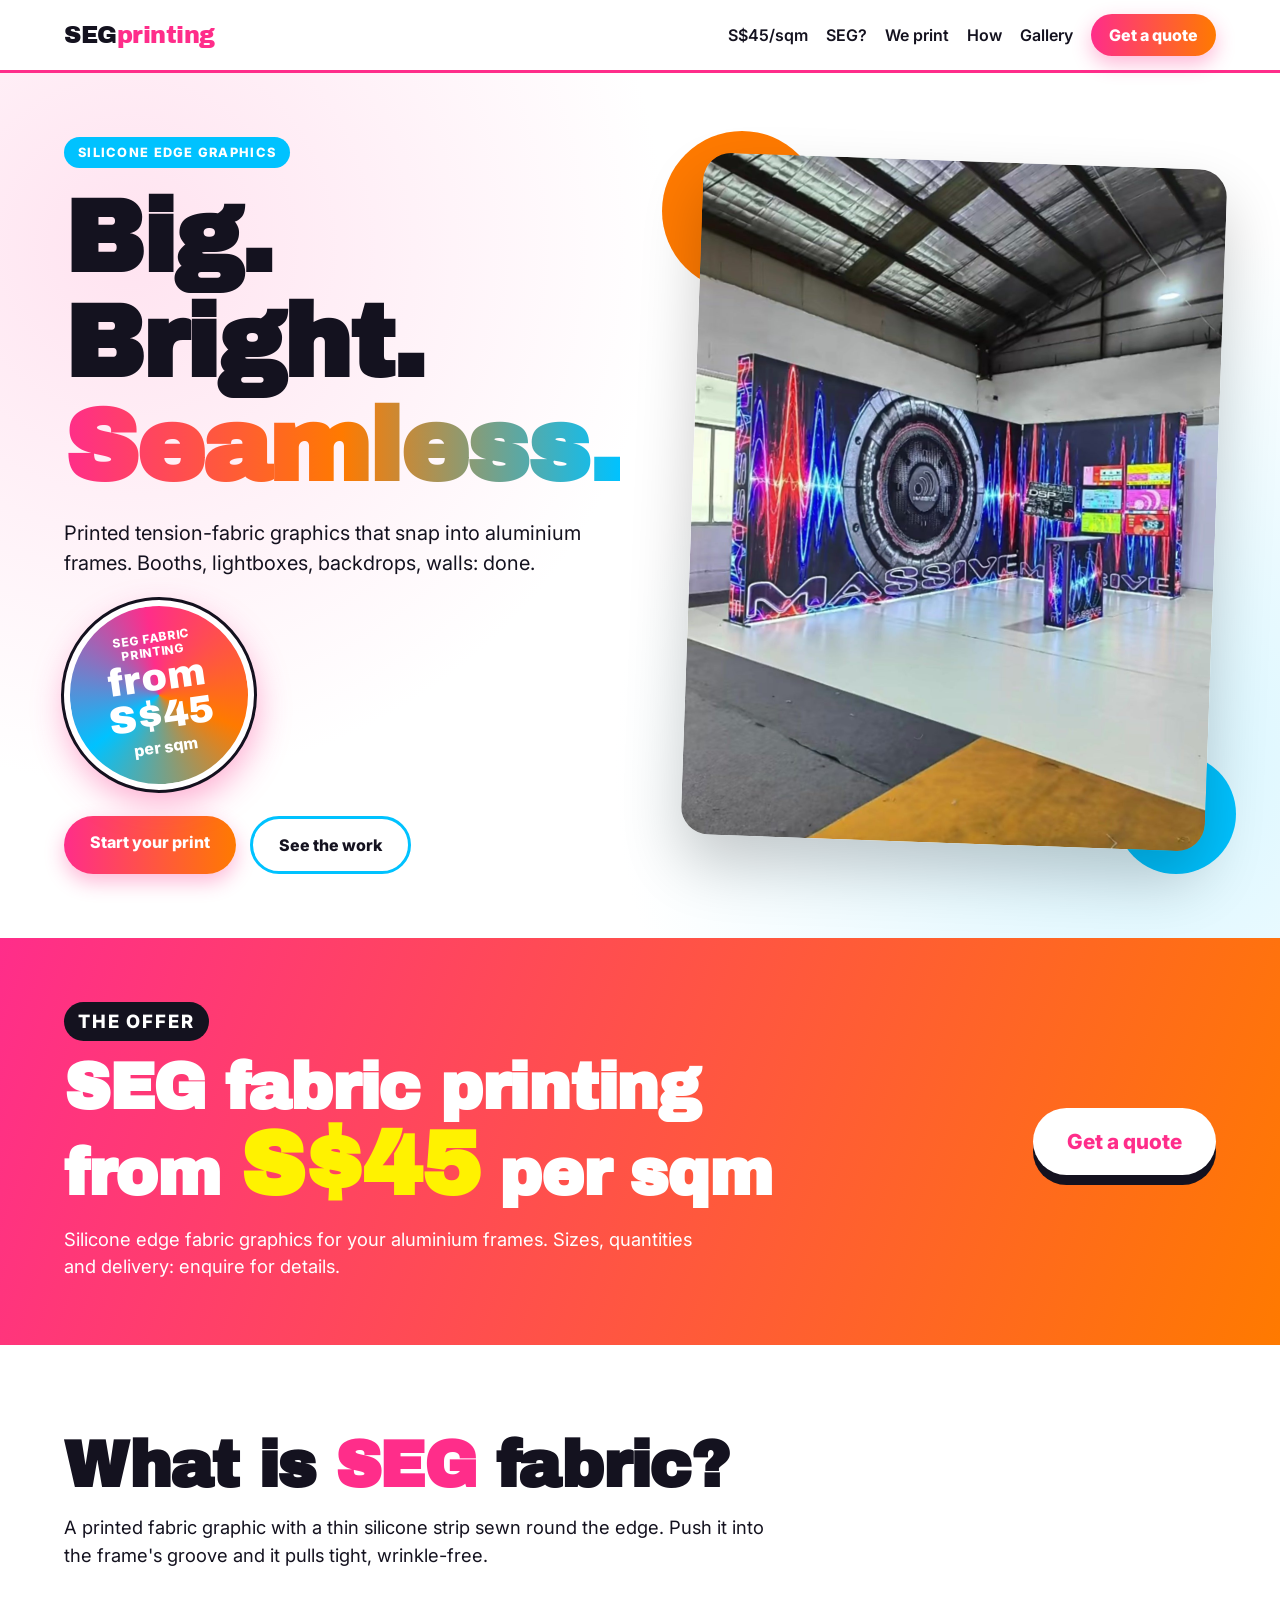
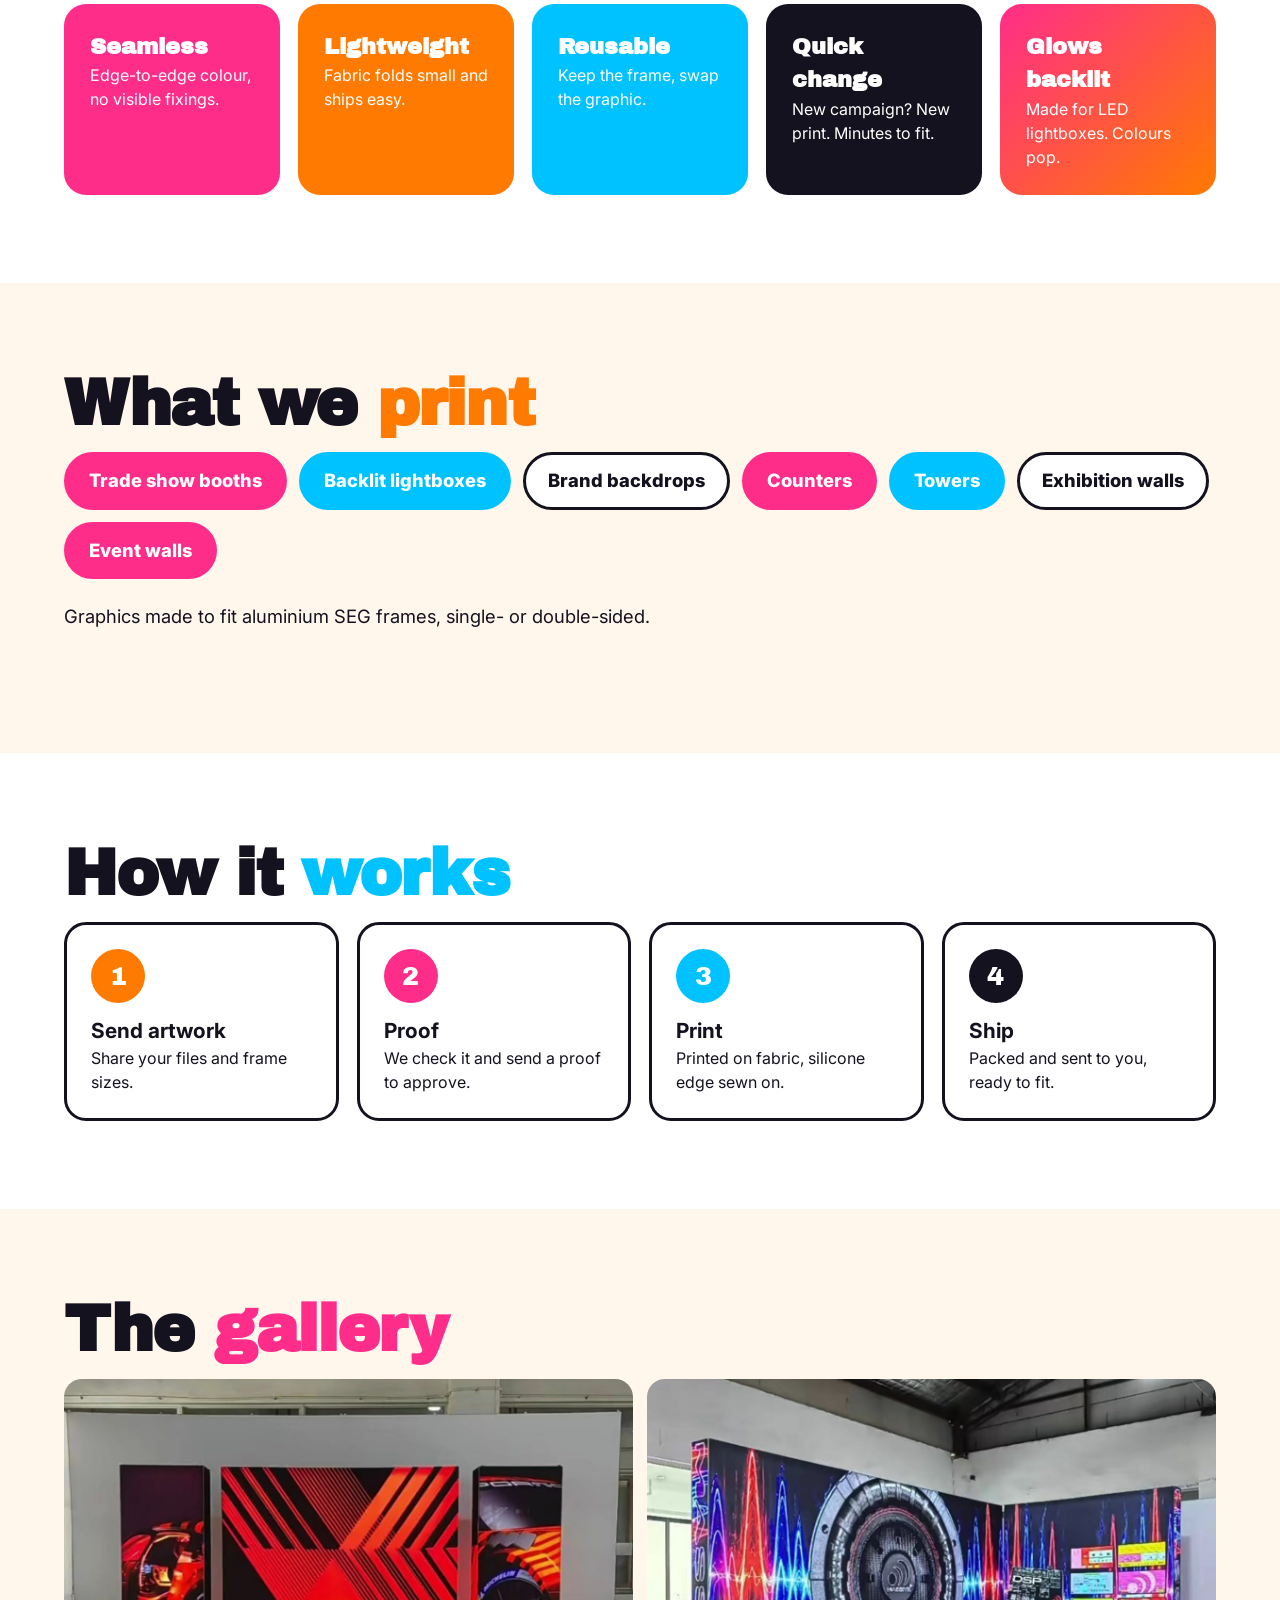
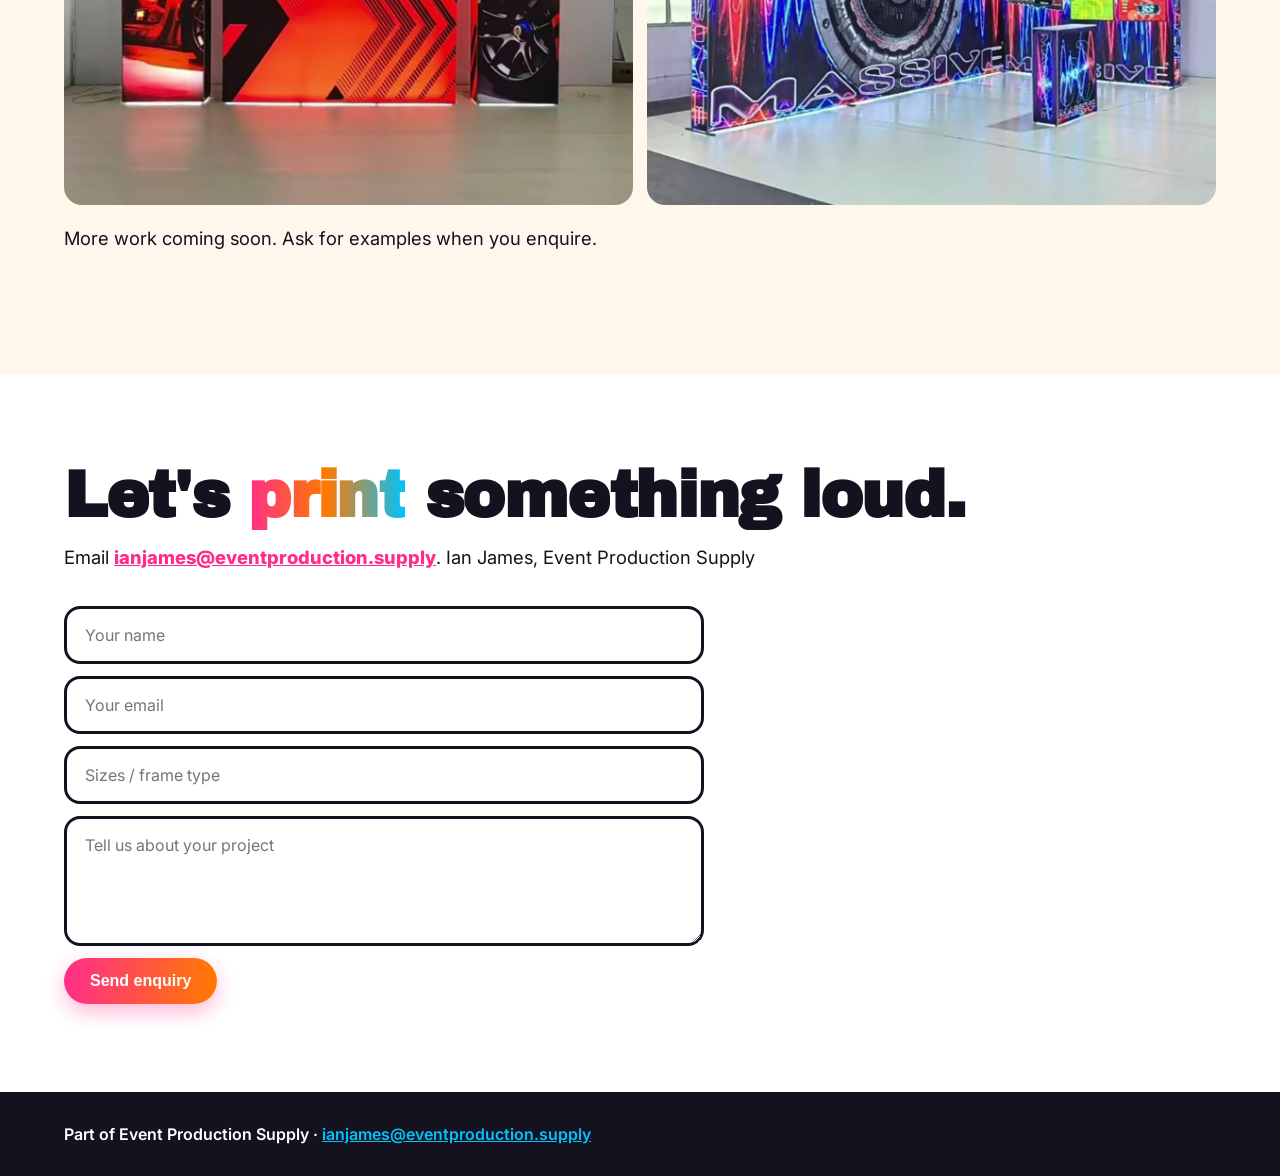
==== index.html @ d93ab586 "Remove chat bubble" ====
<!doctype html><html lang="en"><head><meta charset="utf-8"><meta name="viewport" content="width=device-width,initial-scale=1">
<title>SEG Printing | Silicone Edge Fabric Graphics</title><meta name="description" content="SEG fabric graphics printing for trade show booths, backlit lightboxes, backdrops and event walls.">
<link rel="preconnect" href="https://fonts.googleapis.com"><link href="https://fonts.googleapis.com/css2?family=Archivo+Black&family=Inter:wght@400;600;800&display=swap" rel="stylesheet">
<link rel="stylesheet" href="style.css"></head><body>
<header class="nav"><a class="logo" href="#top">SEG<span>printing</span></a><nav><a href="#offer">S$45/sqm</a><a href="#what">SEG?</a><a href="#print">We print</a><a href="#how">How</a><a href="#gallery">Gallery</a><a class="btn sm" href="#contact">Get a quote</a></nav></header>
<section class="hero" id="top"><div class="hero-txt"><p class="tag">Silicone Edge Graphics</p><h1>Big. Bright.<br><span class="g">Seamless.</span></h1><p class="lead">Printed tension-fabric graphics that snap into aluminium frames. Booths, lightboxes, backdrops, walls: done.</p><div class="badge"><small>SEG fabric printing</small><b>from S$45</b><span>per sqm</span></div><div class="cta"><a class="btn" href="#contact">Start your print</a><a class="btn ghost" href="#gallery">See the work</a></div></div>
<div class="hero-img"><img src="images/seg_02.jpg" alt="Backlit SEG fabric display wall"><div class="blob b1"></div><div class="blob b2"></div></div></section>
<section id="offer" class="offer"><div><p class="tag">The offer</p><h2>SEG fabric printing<br>from <span class="big">S$45</span> per sqm</h2><p>Silicone edge fabric graphics for your aluminium frames. Sizes, quantities and delivery: enquire for details.</p></div><a class="btn white" href="mailto:ianjames@eventproduction.supply?subject=SEG%20printing%20quote%20(S%2445%2Fsqm)">Get a quote</a></section>
<section id="what" class="sec"><h2>What is <span class="m">SEG</span> fabric?</h2><p class="sub">A printed fabric graphic with a thin silicone strip sewn round the edge. Push it into the frame's groove and it pulls tight, wrinkle-free.</p>
<div class="cards"><div class="card c1"><b>Seamless</b><p>Edge-to-edge colour, no visible fixings.</p></div><div class="card c2"><b>Lightweight</b><p>Fabric folds small and ships easy.</p></div><div class="card c3"><b>Reusable</b><p>Keep the frame, swap the graphic.</p></div><div class="card c4"><b>Quick change</b><p>New campaign? New print. Minutes to fit.</p></div><div class="card c5"><b>Glows backlit</b><p>Made for LED lightboxes. Colours pop.</p></div></div></section>
<section id="print" class="sec alt"><h2>What we <span class="o">print</span></h2><div class="chips"><span>Trade show booths</span><span>Backlit lightboxes</span><span>Brand backdrops</span><span>Counters</span><span>Towers</span><span>Exhibition walls</span><span>Event walls</span></div><p class="sub">Graphics made to fit aluminium SEG frames, single- or double-sided.</p></section>
<section id="how" class="sec"><h2>How it <span class="c">works</span></h2><ol class="steps"><li><i>1</i><b>Send artwork</b><p>Share your files and frame sizes.</p></li><li><i>2</i><b>Proof</b><p>We check it and send a proof to approve.</p></li><li><i>3</i><b>Print</b><p>Printed on fabric, silicone edge sewn on.</p></li><li><i>4</i><b>Ship</b><p>Packed and sent to you, ready to fit.</p></li></ol></section>
<section id="gallery" class="sec alt"><h2>The <span class="m">gallery</span></h2><div class="grid two"><img src="images/seg_01.jpg" alt="Backlit SEG lightbox wall" loading="lazy"><img src="images/seg_02.jpg" alt="Backlit SEG display wall" loading="lazy"></div><p class="sub" style="margin-top:20px">More work coming soon. Ask for examples when you enquire.</p></section>
<section id="contact" class="sec contact"><h2>Let's <span class="g">print</span> something loud.</h2><p class="sub">Email <a href="mailto:ianjames@eventproduction.supply">ianjames@eventproduction.supply</a>. Ian James, Event Production Supply</p>
<form id="f"><input name="n" placeholder="Your name" required><input name="e" type="email" placeholder="Your email" required><input name="s" placeholder="Sizes / frame type"><textarea name="m" rows="4" placeholder="Tell us about your project" required></textarea><button class="btn" type="submit">Send enquiry</button></form></section>
<footer>Part of Event Production Supply · <a href="mailto:ianjames@eventproduction.supply">ianjames@eventproduction.supply</a></footer>
<script>document.getElementById('f').onsubmit=e=>{e.preventDefault();const d=new FormData(e.target);location.href='mailto:ianjames@eventproduction.supply?subject='+encodeURIComponent('SEG printing enquiry from '+d.get('n'))+'&body='+encodeURIComponent(`Name: ${d.get('n')}\nEmail: ${d.get('e')}\nSizes/frames: ${d.get('s')}\n\n${d.get('m')}`)}</script>
</body></html>
---- style.css ----
:root{--m:#ff2d8a;--o:#ff7a00;--c:#00c2ff;--ink:#14121f}
*{box-sizing:border-box;margin:0}html{scroll-behavior:smooth}body{font-family:Inter,sans-serif;color:var(--ink);background:#fff;line-height:1.5}
h1,h2,.logo{font-family:'Archivo Black',sans-serif;line-height:1.02;letter-spacing:-.02em}
.nav{position:sticky;top:0;z-index:9;display:flex;justify-content:space-between;align-items:center;padding:14px 5vw;background:#fffe;backdrop-filter:blur(8px);border-bottom:3px solid var(--m)}
.logo{font-size:1.5rem;color:var(--ink);text-decoration:none}.logo span{color:var(--m)}
nav a{margin-left:18px;color:var(--ink);text-decoration:none;font-weight:600}
.btn{display:inline-block;background:linear-gradient(90deg,var(--m),var(--o));color:#fff!important;padding:14px 26px;border-radius:99px;font-weight:800;text-decoration:none;border:0;font-size:1rem;cursor:pointer;box-shadow:0 8px 20px #ff2d8a55;transition:transform .2s}.btn:hover{transform:translateY(-3px) rotate(-1deg)}
.btn.sm{padding:9px 18px}.btn.ghost{background:#fff;color:var(--ink)!important;border:3px solid var(--c);box-shadow:none}
.hero{display:grid;grid-template-columns:1.1fr 1fr;gap:4vw;align-items:center;padding:64px 5vw;background:radial-gradient(circle at 10% 20%,#ffe3f0,transparent 40%),radial-gradient(circle at 90% 80%,#d9f6ff,transparent 40%)}
.tag{display:inline-block;background:var(--c);color:#fff;font-weight:800;padding:6px 14px;border-radius:99px;text-transform:uppercase;font-size:.8rem;letter-spacing:.1em}
h1{font-size:clamp(3rem,8vw,6.5rem);margin:18px 0}.g{background:linear-gradient(90deg,var(--m),var(--o),var(--c));-webkit-background-clip:text;color:transparent}
.lead{font-size:1.25rem;max-width:34rem;margin-bottom:28px}.cta{display:flex;gap:14px;flex-wrap:wrap}
.hero-img{position:relative}.hero-img img{width:100%;border-radius:28px;transform:rotate(2deg);box-shadow:0 30px 60px #0003;position:relative;z-index:2}
.blob{position:absolute;border-radius:50%;z-index:1}.b1{width:160px;height:160px;background:var(--o);top:-30px;left:-30px}.b2{width:120px;height:120px;background:var(--c);bottom:-25px;right:-20px}
.sec{padding:88px 5vw}.alt{background:#fff6ec}h2{font-size:clamp(2.2rem,5vw,4rem);margin-bottom:16px}.m{color:var(--m)}.o{color:var(--o)}.c{color:var(--c)}
.sub{font-size:1.15rem;max-width:44rem;margin-bottom:34px}
.cards{display:grid;grid-template-columns:repeat(auto-fit,minmax(180px,1fr));gap:18px}.card{padding:26px;border-radius:22px;color:#fff;transition:transform .2s}.card:hover{transform:translateY(-6px) rotate(-1deg)}.card b{font-size:1.4rem;font-family:'Archivo Black'}
.c1{background:var(--m)}.c2{background:var(--o)}.c3{background:var(--c)}.c4{background:var(--ink)}.c5{background:linear-gradient(135deg,var(--m),var(--o))}
.chips{display:flex;flex-wrap:wrap;gap:12px;margin-bottom:24px}.chips span{font-weight:800;font-size:1.15rem;padding:12px 22px;border-radius:99px;border:3px solid var(--ink);background:#fff}.chips span:nth-child(3n+1){background:var(--m);color:#fff;border-color:var(--m)}.chips span:nth-child(3n+2){background:var(--c);color:#fff;border-color:var(--c)}
.steps{list-style:none;padding:0;display:grid;grid-template-columns:repeat(4,1fr);gap:18px}.steps li{border:3px solid var(--ink);border-radius:22px;padding:24px}.steps i{display:grid;place-items:center;width:54px;height:54px;border-radius:50%;background:var(--o);color:#fff;font:1.6rem 'Archivo Black';font-style:normal;margin-bottom:12px}.steps li:nth-child(2) i{background:var(--m)}.steps li:nth-child(3) i{background:var(--c)}.steps li:nth-child(4) i{background:var(--ink)}.steps b{font-size:1.3rem}
.grid{display:grid;grid-template-columns:repeat(4,1fr);gap:14px}.grid img{width:100%;aspect-ratio:4/3;object-fit:cover;border-radius:18px;transition:transform .2s}.grid img:hover{transform:scale(1.04) rotate(1deg)}
.contact a{color:var(--m);font-weight:800}form{display:grid;gap:12px;max-width:640px}input,textarea{font:inherit;padding:14px 18px;border:3px solid var(--ink);border-radius:16px}input:focus,textarea:focus{outline:none;border-color:var(--m)}form .btn{justify-self:start}
footer{background:var(--ink);color:#fff;padding:30px 5vw;font-weight:600}footer a{color:var(--c)}
@media(max-width:820px){nav a:not(.btn){display:none}.hero{grid-template-columns:1fr}.steps,.grid{grid-template-columns:1fr 1fr}.blob{display:none}.hero-img img{transform:none}}
.badge{display:inline-flex;flex-direction:column;align-items:center;justify-content:center;width:190px;height:190px;border-radius:50%;background:conic-gradient(var(--m),var(--o),var(--c),var(--m));color:#fff;text-align:center;transform:rotate(-8deg);box-shadow:0 14px 34px #ff2d8a66;margin:-6px 0 26px;border:6px solid #fff;outline:3px solid var(--ink)}
.badge small{font-weight:800;font-size:.75rem;text-transform:uppercase;letter-spacing:.06em;max-width:120px;line-height:1.1}.badge b{font:2.4rem 'Archivo Black';line-height:1}.badge span{font-weight:800}
.offer{display:flex;flex-wrap:wrap;gap:30px;align-items:center;justify-content:space-between;padding:64px 5vw;background:linear-gradient(110deg,var(--m),var(--o));color:#fff}.offer .tag{background:var(--ink)}.offer h2{margin:14px 0}.offer p{font-size:1.15rem;max-width:40rem}.big{font-size:1.4em;color:#fff200}
.btn.white{background:#fff;color:var(--m)!important;font-size:1.3rem;padding:18px 34px;box-shadow:0 10px 0 var(--ink)}
.grid.two{grid-template-columns:1fr 1fr}
@media(max-width:820px){.badge{width:150px;height:150px}.badge b{font-size:1.8rem}.grid.two{grid-template-columns:1fr}}
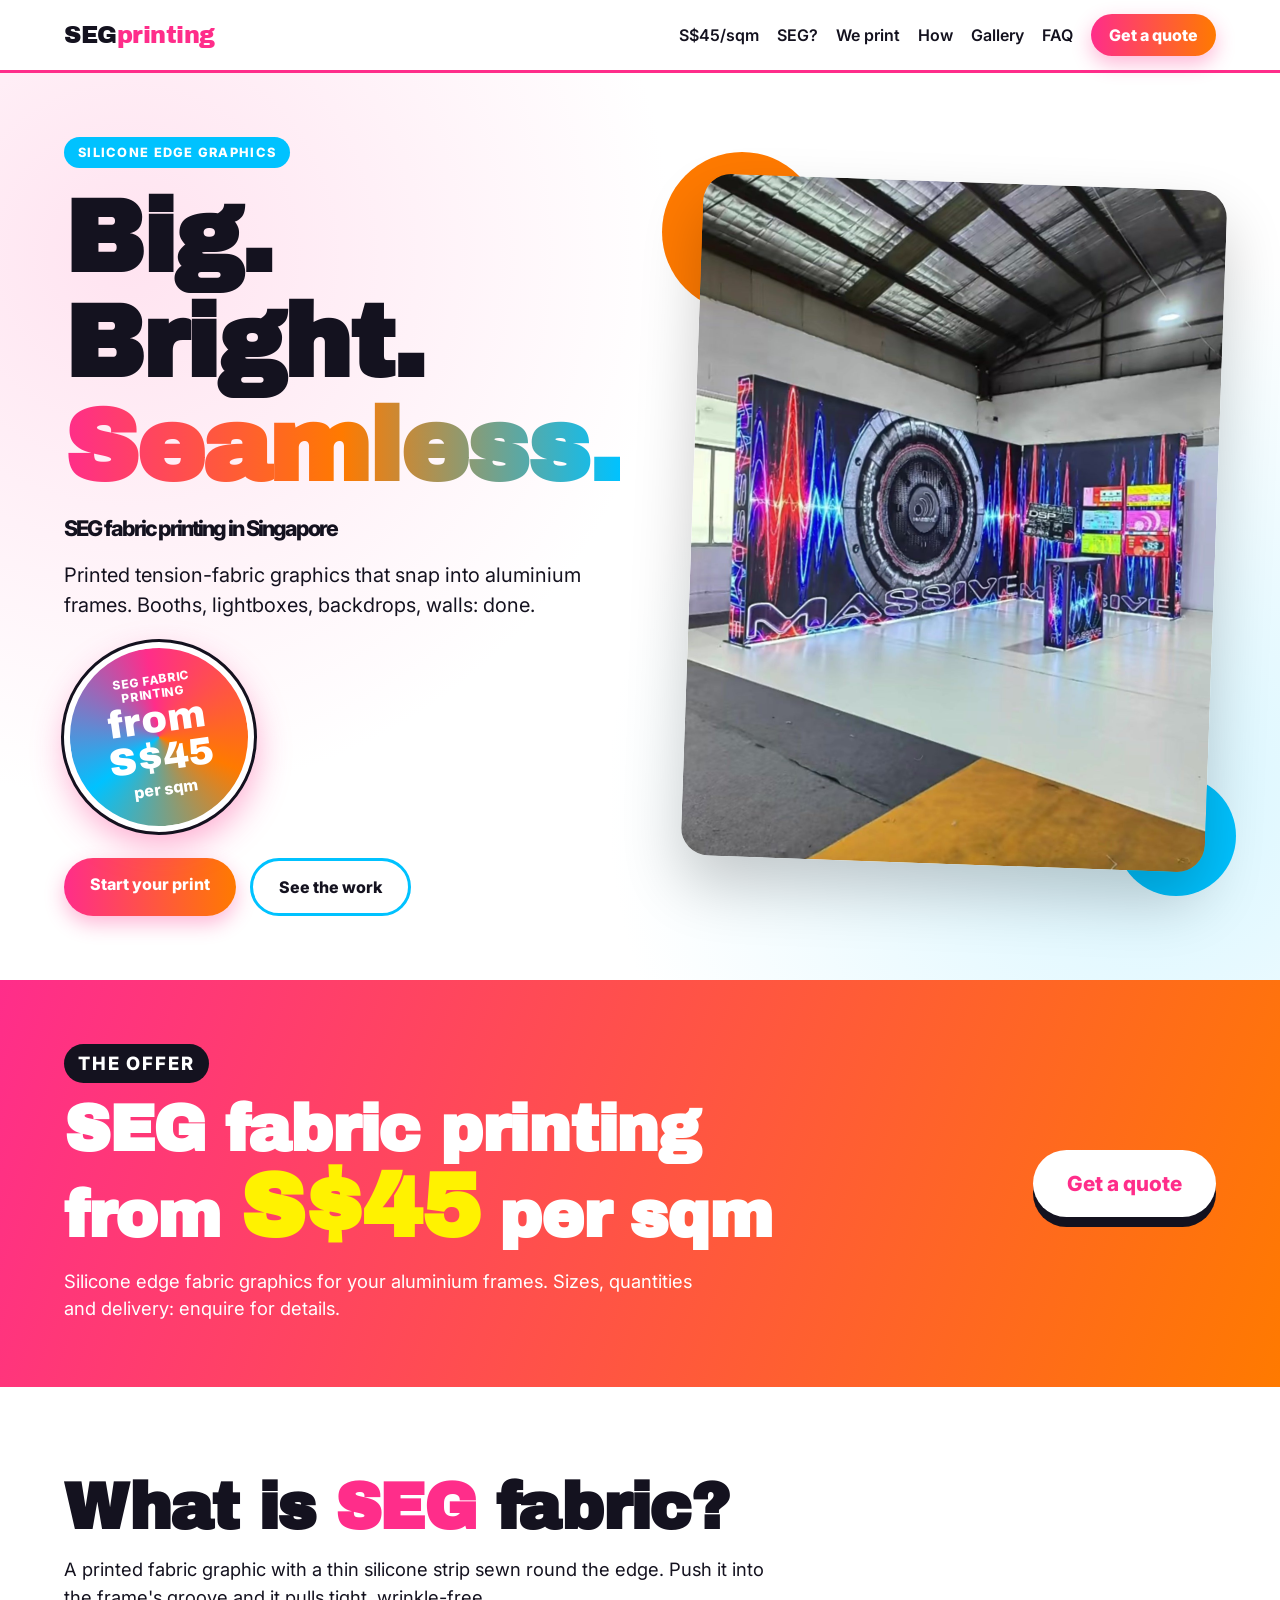
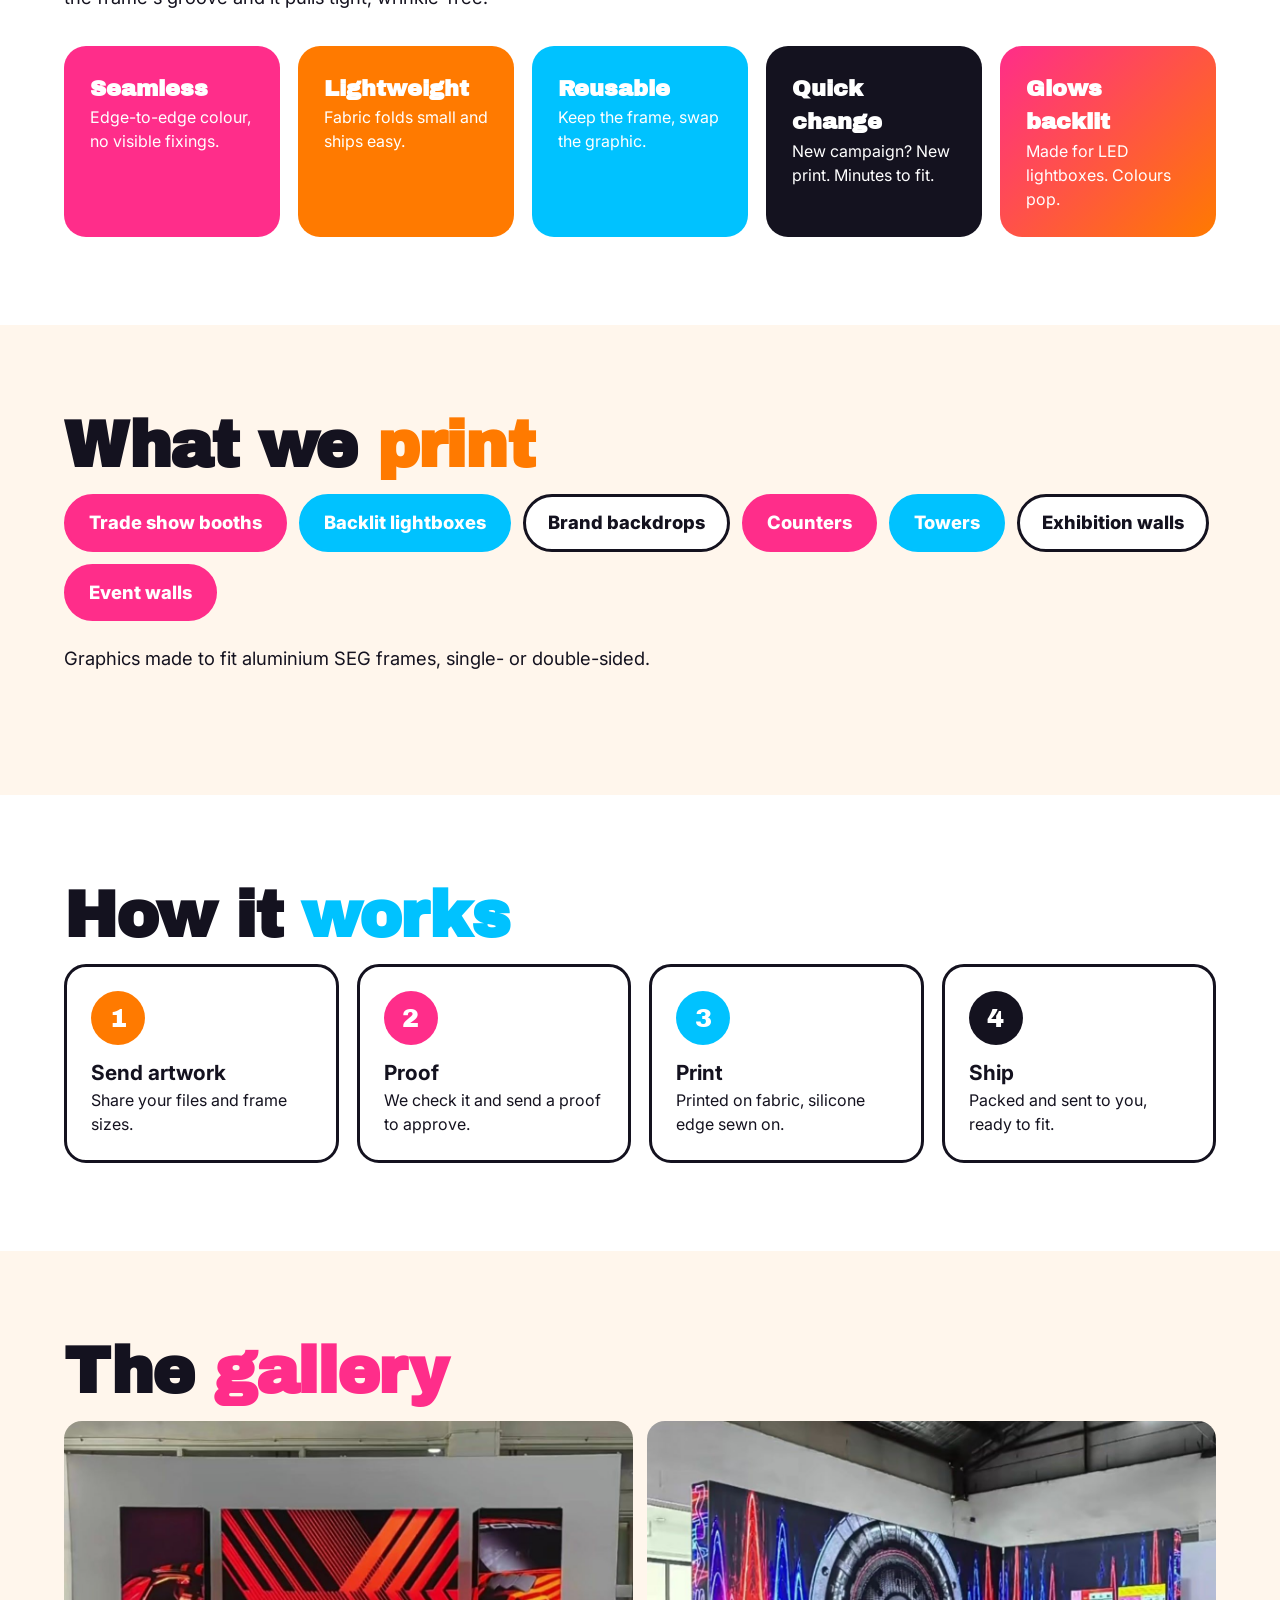
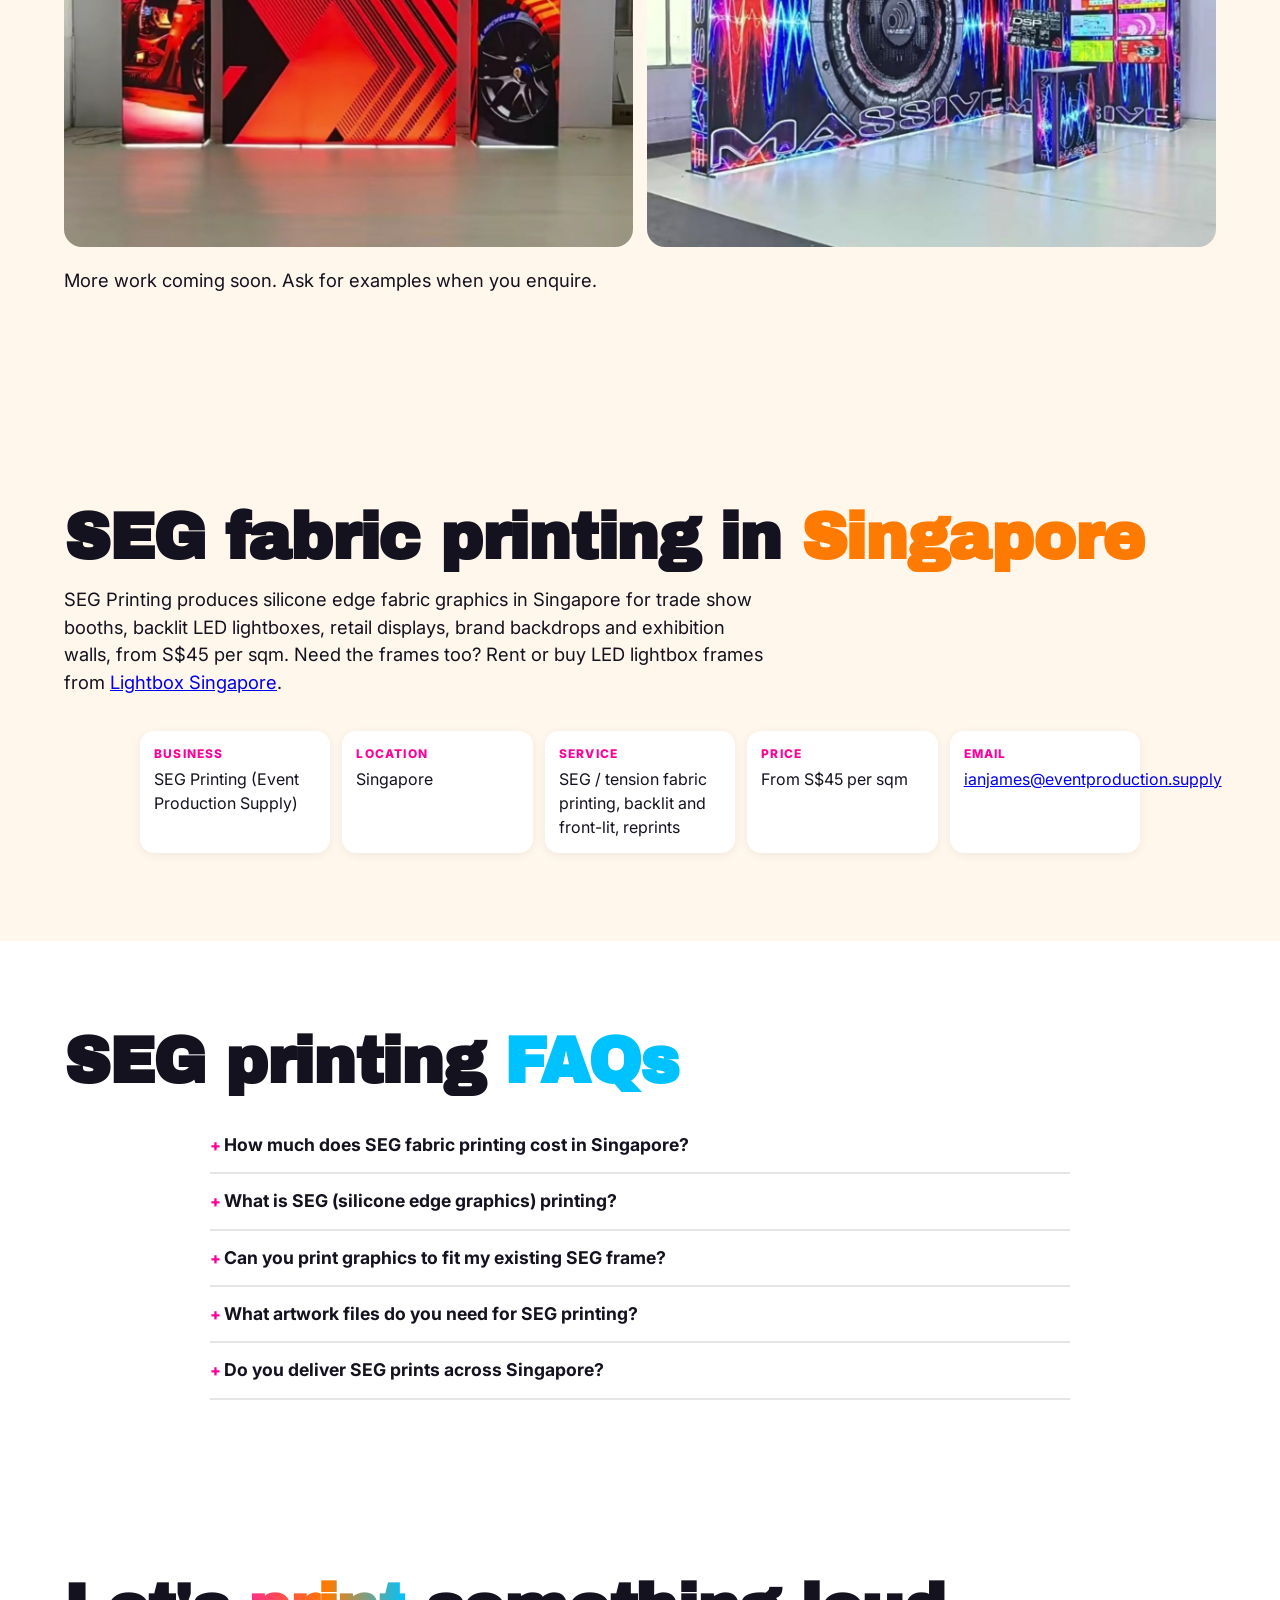
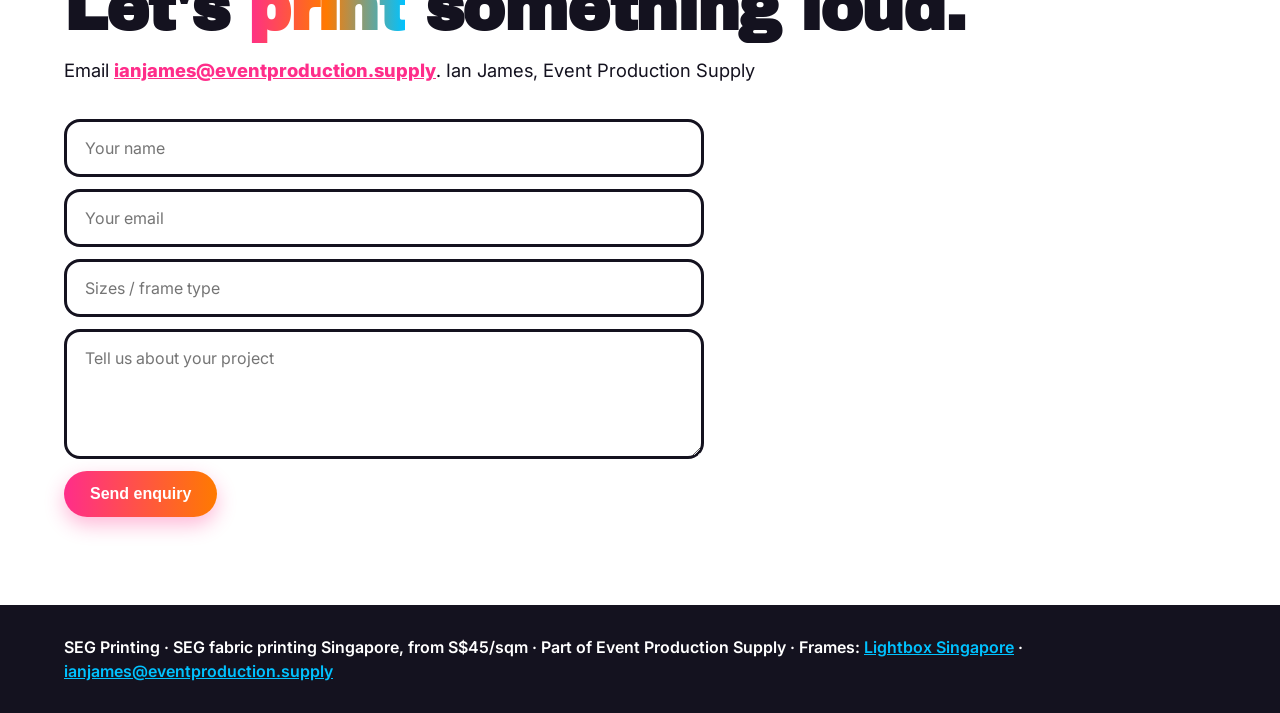
==== commit 6bfde83a: "SEO + AI search: meta, OG, JSON-LD (Service/Offer S$45/sqm, FAQ), about, robots, sitemap, llms.txt, " ====
--- a/index.html
+++ b/index.html
@@ -1,18 +1,35 @@
-<!doctype html><html lang="en"><head><meta charset="utf-8"><meta name="viewport" content="width=device-width,initial-scale=1">
-<title>SEG Printing | Silicone Edge Fabric Graphics</title><meta name="description" content="SEG fabric graphics printing for trade show booths, backlit lightboxes, backdrops and event walls.">
+<!doctype html><html lang="en-SG"><head><meta charset="utf-8"><meta name="viewport" content="width=device-width,initial-scale=1">
+<title>SEG Fabric Printing Singapore from S$45/sqm | Silicone Edge Graphics</title>
+<meta name="description" content="SEG fabric printing in Singapore from S$45 per sqm. Silicone edge graphics for lightboxes, trade show booths, backdrops and SEG frames. Proof before print, delivered island-wide.">
+<link rel="canonical" href="https://segprinting.com/"><link rel="alternate" hreflang="en-SG" href="https://segprinting.com/"><link rel="alternate" hreflang="x-default" href="https://segprinting.com/">
+<meta name="robots" content="index,follow,max-image-preview:large">
+<meta name="geo.region" content="SG"><meta name="geo.placename" content="Singapore"><meta name="geo.position" content="1.3521;103.8198"><meta name="ICBM" content="1.3521, 103.8198">
+<meta property="og:type" content="website"><meta property="og:site_name" content="SEG Printing"><meta property="og:locale" content="en_SG"><meta property="og:url" content="https://segprinting.com/"><meta property="og:title" content="SEG Fabric Printing Singapore from S$45/sqm | Silicone Edge Graphics"><meta property="og:description" content="SEG fabric printing in Singapore from S$45 per sqm. Silicone edge graphics for lightboxes, trade show booths, backdrops and SEG frames. Proof before print, delivered island-wide."><meta property="og:image" content="https://segprinting.com/images/og-seg-printing.jpg"><meta property="og:image:width" content="1200"><meta property="og:image:height" content="630"><meta property="og:image:alt" content="Backlit SEG fabric print on a lightbox wall">
+<meta name="twitter:card" content="summary_large_image"><meta name="twitter:title" content="SEG Fabric Printing Singapore from S$45/sqm | Silicone Edge Graphics"><meta name="twitter:description" content="SEG fabric printing in Singapore from S$45 per sqm. Silicone edge graphics for lightboxes, trade show booths, backdrops and SEG frames. Proof before print, delivered island-wide."><meta name="twitter:image" content="https://segprinting.com/images/og-seg-printing.jpg">
+<link rel="icon" href="/favicon.ico" sizes="any"><link rel="icon" type="image/png" sizes="32x32" href="/favicon-32.png"><link rel="apple-touch-icon" href="/apple-touch-icon.png"><link rel="manifest" href="/site.webmanifest"><meta name="theme-color" content="#ff0099">
+<link rel="preload" as="image" href="images/seg_02.jpg" fetchpriority="high">
+<script type="application/ld+json">{"@context": "https://schema.org", "@type": "LocalBusiness", "@id": "https://segprinting.com/#business", "name": "SEG Printing", "alternateName": "SEG Printing Singapore", "parentOrganization": {"@type": "Organization", "name": "Event Production Supply"}, "url": "https://segprinting.com/", "image": "https://segprinting.com/images/og-seg-printing.jpg", "logo": "https://segprinting.com/icon-512.png", "email": "ianjames@eventproduction.supply", "priceRange": "S$45 per sqm", "address": {"@type": "PostalAddress", "addressLocality": "Singapore", "addressCountry": "SG"}, "areaServed": {"@type": "Country", "name": "Singapore"}, "sameAs": ["https://lightboxasia.com/"]}</script>
+<script type="application/ld+json">{"@context": "https://schema.org", "@type": "Service", "name": "SEG fabric printing", "serviceType": "Silicone edge graphics (SEG) fabric printing", "provider": {"@id": "https://segprinting.com/#business"}, "areaServed": {"@type": "Country", "name": "Singapore"}, "offers": {"@type": "Offer", "priceCurrency": "SGD", "price": "45", "priceSpecification": {"@type": "UnitPriceSpecification", "price": "45", "priceCurrency": "SGD", "unitCode": "MTK", "unitText": "per square metre"}, "availability": "https://schema.org/InStock", "url": "https://segprinting.com/"}}</script>
+<script type="application/ld+json">{"@context": "https://schema.org", "@type": "WebSite", "name": "SEG Printing", "url": "https://segprinting.com/", "inLanguage": "en-SG"}</script>
+<script type="application/ld+json">{"@context": "https://schema.org", "@type": "FAQPage", "mainEntity": [{"@type": "Question", "name": "How much does SEG fabric printing cost in Singapore?", "acceptedAnswer": {"@type": "Answer", "text": "SEG fabric printing starts from S$45 per square metre. Price is calculated on the printed graphic area, so a 3 × 2.24 m wall graphic is about 6.7 sqm. The silicone edge is sewn on as part of the print. Email us your sizes and quantities for an exact quote including delivery in Singapore."}}, {"@type": "Question", "name": "What is SEG (silicone edge graphics) printing?", "acceptedAnswer": {"@type": "Answer", "text": "SEG printing is dye-sublimation printing on stretch fabric, finished with a thin silicone strip sewn around the edge. The strip pushes into the groove of an aluminium SEG frame so the fabric pulls tight and wrinkle-free. It is used for backlit lightboxes, trade show booths, backdrops, counters and exhibition walls."}}, {"@type": "Question", "name": "Can you print graphics to fit my existing SEG frame?", "acceptedAnswer": {"@type": "Answer", "text": "Yes. Send us the graphic size or the frame's outer size and profile, and we print replacement fabric to fit. Reprints are a low-cost way to refresh a lightbox or booth for a new campaign while keeping the same aluminium frames. Both backlit and front-lit (non-lit) fabric options are available."}}, {"@type": "Question", "name": "What artwork files do you need for SEG printing?", "acceptedAnswer": {"@type": "Answer", "text": "Supply print-ready PDF, TIFF or high-resolution JPG at full size or to scale, in CMYK, with around 100–150 dpi at full size and bleed as advised for your frame. Keep text and logos away from the silicone edge. We check every file and send a proof for approval before printing."}}, {"@type": "Question", "name": "Do you deliver SEG prints across Singapore?", "acceptedAnswer": {"@type": "Answer", "text": "Yes. Printed SEG fabric graphics are folded or rolled, packed and delivered anywhere in Singapore, ready to push into your frames. Tell us your event date when you enquire so we can plan production and delivery in time for your exhibition or install."}}]}</script>
 <link rel="preconnect" href="https://fonts.googleapis.com"><link href="https://fonts.googleapis.com/css2?family=Archivo+Black&family=Inter:wght@400;600;800&display=swap" rel="stylesheet">
 <link rel="stylesheet" href="style.css"></head><body>
-<header class="nav"><a class="logo" href="#top">SEG<span>printing</span></a><nav><a href="#offer">S$45/sqm</a><a href="#what">SEG?</a><a href="#print">We print</a><a href="#how">How</a><a href="#gallery">Gallery</a><a class="btn sm" href="#contact">Get a quote</a></nav></header>
-<section class="hero" id="top"><div class="hero-txt"><p class="tag">Silicone Edge Graphics</p><h1>Big. Bright.<br><span class="g">Seamless.</span></h1><p class="lead">Printed tension-fabric graphics that snap into aluminium frames. Booths, lightboxes, backdrops, walls: done.</p><div class="badge"><small>SEG fabric printing</small><b>from S$45</b><span>per sqm</span></div><div class="cta"><a class="btn" href="#contact">Start your print</a><a class="btn ghost" href="#gallery">See the work</a></div></div>
-<div class="hero-img"><img src="images/seg_02.jpg" alt="Backlit SEG fabric display wall"><div class="blob b1"></div><div class="blob b2"></div></div></section>
+<header class="nav"><a class="logo" href="#top">SEG<span>printing</span></a><nav aria-label="Main"><a href="#offer">S$45/sqm</a><a href="#what">SEG?</a><a href="#print">We print</a><a href="#how">How</a><a href="#gallery">Gallery</a><a href="#faq">FAQ</a><a class="btn sm" href="#contact">Get a quote</a></nav></header>
+<main>
+<section class="hero" id="top"><div class="hero-txt"><p class="tag">Silicone Edge Graphics</p><h1>Big. Bright.<br><span class="g">Seamless.</span><span class="h1s">SEG fabric printing in Singapore</span></h1><p class="lead">Printed tension-fabric graphics that snap into aluminium frames. Booths, lightboxes, backdrops, walls: done.</p><div class="badge"><small>SEG fabric printing</small><b>from S$45</b><span>per sqm</span></div><div class="cta"><a class="btn" href="#contact">Start your print</a><a class="btn ghost" href="#gallery">See the work</a></div></div>
+<div class="hero-img"><img width="1206" height="1570" src="images/seg_02.jpg" alt="Backlit SEG fabric print on an LED lightbox display wall in Singapore" fetchpriority="high"><div class="blob b1"></div><div class="blob b2"></div></div></section>
 <section id="offer" class="offer"><div><p class="tag">The offer</p><h2>SEG fabric printing<br>from <span class="big">S$45</span> per sqm</h2><p>Silicone edge fabric graphics for your aluminium frames. Sizes, quantities and delivery: enquire for details.</p></div><a class="btn white" href="mailto:ianjames@eventproduction.supply?subject=SEG%20printing%20quote%20(S%2445%2Fsqm)">Get a quote</a></section>
 <section id="what" class="sec"><h2>What is <span class="m">SEG</span> fabric?</h2><p class="sub">A printed fabric graphic with a thin silicone strip sewn round the edge. Push it into the frame's groove and it pulls tight, wrinkle-free.</p>
 <div class="cards"><div class="card c1"><b>Seamless</b><p>Edge-to-edge colour, no visible fixings.</p></div><div class="card c2"><b>Lightweight</b><p>Fabric folds small and ships easy.</p></div><div class="card c3"><b>Reusable</b><p>Keep the frame, swap the graphic.</p></div><div class="card c4"><b>Quick change</b><p>New campaign? New print. Minutes to fit.</p></div><div class="card c5"><b>Glows backlit</b><p>Made for LED lightboxes. Colours pop.</p></div></div></section>
 <section id="print" class="sec alt"><h2>What we <span class="o">print</span></h2><div class="chips"><span>Trade show booths</span><span>Backlit lightboxes</span><span>Brand backdrops</span><span>Counters</span><span>Towers</span><span>Exhibition walls</span><span>Event walls</span></div><p class="sub">Graphics made to fit aluminium SEG frames, single- or double-sided.</p></section>
 <section id="how" class="sec"><h2>How it <span class="c">works</span></h2><ol class="steps"><li><i>1</i><b>Send artwork</b><p>Share your files and frame sizes.</p></li><li><i>2</i><b>Proof</b><p>We check it and send a proof to approve.</p></li><li><i>3</i><b>Print</b><p>Printed on fabric, silicone edge sewn on.</p></li><li><i>4</i><b>Ship</b><p>Packed and sent to you, ready to fit.</p></li></ol></section>
-<section id="gallery" class="sec alt"><h2>The <span class="m">gallery</span></h2><div class="grid two"><img src="images/seg_01.jpg" alt="Backlit SEG lightbox wall" loading="lazy"><img src="images/seg_02.jpg" alt="Backlit SEG display wall" loading="lazy"></div><p class="sub" style="margin-top:20px">More work coming soon. Ask for examples when you enquire.</p></section>
+<section id="gallery" class="sec alt"><h2>The <span class="m">gallery</span></h2><div class="grid two"><img width="1206" height="1570" src="images/seg_01.jpg" alt="SEG silicone edge fabric graphic in a backlit lightbox wall" loading="lazy"><img width="1206" height="1570" src="images/seg_02.jpg" alt="Printed SEG fabric backdrop glowing on an LED lightbox frame" loading="lazy"></div><p class="sub" style="margin-top:20px">More work coming soon. Ask for examples when you enquire.</p></section>
+<section id="about" class="sec alt"><h2>SEG fabric printing in <span class="o">Singapore</span></h2><p class="sub">SEG Printing produces silicone edge fabric graphics in Singapore for trade show booths, backlit LED lightboxes, retail displays, brand backdrops and exhibition walls, from S$45 per sqm. Need the frames too? Rent or buy LED lightbox frames from <a href="https://lightboxasia.com/">Lightbox Singapore</a>.</p>
+<dl class="facts"><div><dt>Business</dt><dd>SEG Printing (Event Production Supply)</dd></div><div><dt>Location</dt><dd>Singapore</dd></div><div><dt>Service</dt><dd>SEG / tension fabric printing, backlit and front-lit, reprints</dd></div><div><dt>Price</dt><dd>From S$45 per sqm</dd></div><div><dt>Email</dt><dd><a href="mailto:ianjames@eventproduction.supply">ianjames@eventproduction.supply</a></dd></div></dl></section>
+<section id="faq" class="sec"><h2>SEG printing <span class="c">FAQs</span></h2><div class="faq"><details><summary><h3>How much does SEG fabric printing cost in Singapore?</h3></summary><p>SEG fabric printing starts from S$45 per square metre. Price is calculated on the printed graphic area, so a 3 × 2.24 m wall graphic is about 6.7 sqm. The silicone edge is sewn on as part of the print. Email us your sizes and quantities for an exact quote including delivery in Singapore.</p></details><details><summary><h3>What is SEG (silicone edge graphics) printing?</h3></summary><p>SEG printing is dye-sublimation printing on stretch fabric, finished with a thin silicone strip sewn around the edge. The strip pushes into the groove of an aluminium SEG frame so the fabric pulls tight and wrinkle-free. It is used for backlit lightboxes, trade show booths, backdrops, counters and exhibition walls.</p></details><details><summary><h3>Can you print graphics to fit my existing SEG frame?</h3></summary><p>Yes. Send us the graphic size or the frame's outer size and profile, and we print replacement fabric to fit. Reprints are a low-cost way to refresh a lightbox or booth for a new campaign while keeping the same aluminium frames. Both backlit and front-lit (non-lit) fabric options are available.</p></details><details><summary><h3>What artwork files do you need for SEG printing?</h3></summary><p>Supply print-ready PDF, TIFF or high-resolution JPG at full size or to scale, in CMYK, with around 100–150 dpi at full size and bleed as advised for your frame. Keep text and logos away from the silicone edge. We check every file and send a proof for approval before printing.</p></details><details><summary><h3>Do you deliver SEG prints across Singapore?</h3></summary><p>Yes. Printed SEG fabric graphics are folded or rolled, packed and delivered anywhere in Singapore, ready to push into your frames. Tell us your event date when you enquire so we can plan production and delivery in time for your exhibition or install.</p></details></div></section>
 <section id="contact" class="sec contact"><h2>Let's <span class="g">print</span> something loud.</h2><p class="sub">Email <a href="mailto:ianjames@eventproduction.supply">ianjames@eventproduction.supply</a>. Ian James, Event Production Supply</p>
 <form id="f"><input name="n" placeholder="Your name" required><input name="e" type="email" placeholder="Your email" required><input name="s" placeholder="Sizes / frame type"><textarea name="m" rows="4" placeholder="Tell us about your project" required></textarea><button class="btn" type="submit">Send enquiry</button></form></section>
-<footer>Part of Event Production Supply · <a href="mailto:ianjames@eventproduction.supply">ianjames@eventproduction.supply</a></footer>
+</main>
+<footer>SEG Printing · SEG fabric printing Singapore, from S$45/sqm · Part of Event Production Supply · Frames: <a href="https://lightboxasia.com/">Lightbox Singapore</a> · <a href="mailto:ianjames@eventproduction.supply">ianjames@eventproduction.supply</a></footer>
 <script>document.getElementById('f').onsubmit=e=>{e.preventDefault();const d=new FormData(e.target);location.href='mailto:ianjames@eventproduction.supply?subject='+encodeURIComponent('SEG printing enquiry from '+d.get('n'))+'&body='+encodeURIComponent(`Name: ${d.get('n')}\nEmail: ${d.get('e')}\nSizes/frames: ${d.get('s')}\n\n${d.get('m')}`)}</script>
 </body></html>
--- a/style.css
+++ b/style.css
@@ -28,3 +28,8 @@
 .btn.white{background:#fff;color:var(--m)!important;font-size:1.3rem;padding:18px 34px;box-shadow:0 10px 0 var(--ink)}
 .grid.two{grid-template-columns:1fr 1fr}
 @media(max-width:820px){.badge{width:150px;height:150px}.badge b{font-size:1.8rem}.grid.two{grid-template-columns:1fr}}
+
+.h1s{display:block;font-family:Inter,sans-serif;font-size:clamp(1rem,2.2vw,1.35rem);font-weight:800;margin-top:14px;line-height:1.3;color:inherit;-webkit-text-fill-color:currentColor;background:none}
+.faq{max-width:860px;margin:24px auto 0;text-align:left}.faq details{border-bottom:2px solid rgba(0,0,0,.1);padding:14px 0}.faq summary{cursor:pointer;list-style:none}.faq summary h3{display:inline;font-size:1.1rem}.faq summary::before{content:"+ ";color:#ff0099;font-weight:800}.faq details[open] summary::before{content:"− "}.faq p{margin-top:10px;opacity:.85}
+.facts{display:grid;grid-template-columns:repeat(auto-fit,minmax(180px,1fr));gap:12px;max-width:1000px;margin:24px auto 0;text-align:left}.facts div{background:#fff;border-radius:14px;padding:14px;box-shadow:0 2px 10px rgba(0,0,0,.06)}.facts dt{color:#ff0099;font-size:.75rem;font-weight:800;text-transform:uppercase;letter-spacing:.1em}.facts dd{margin:4px 0 0}
+img{height:auto}
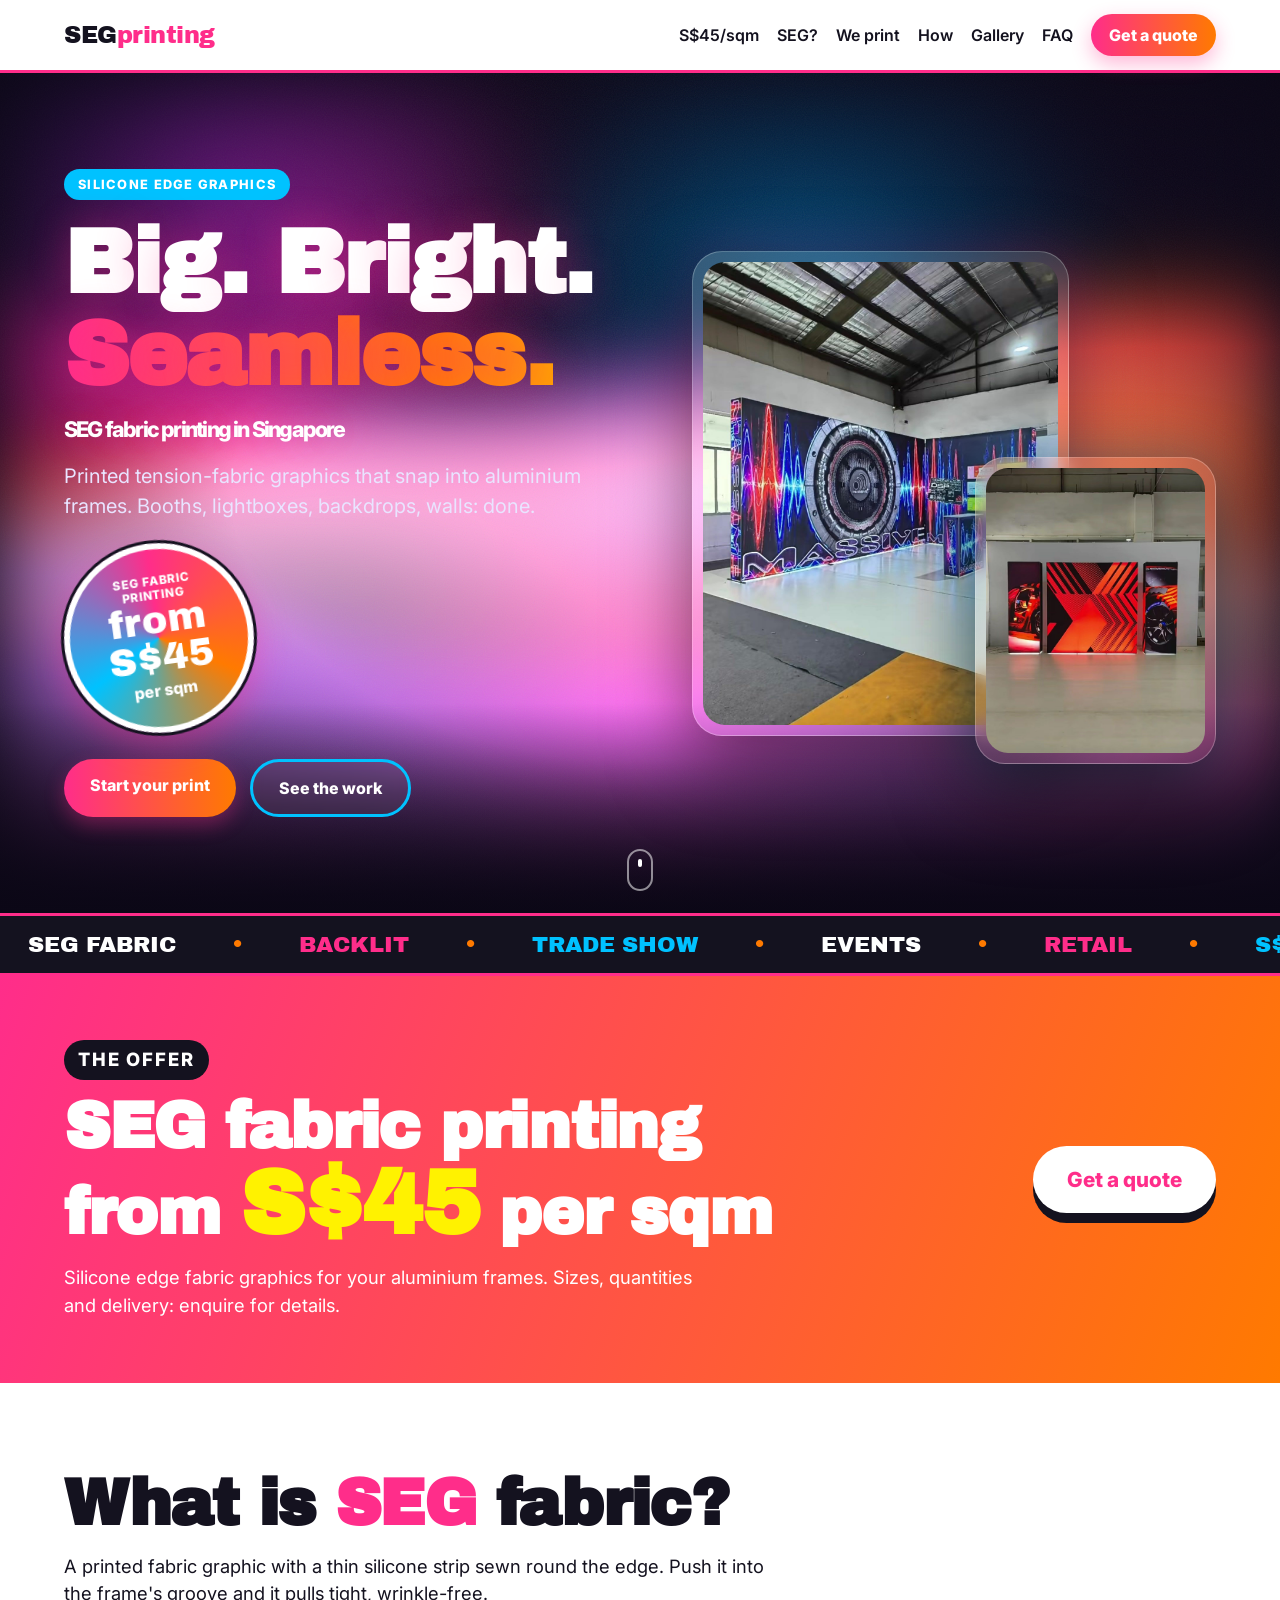
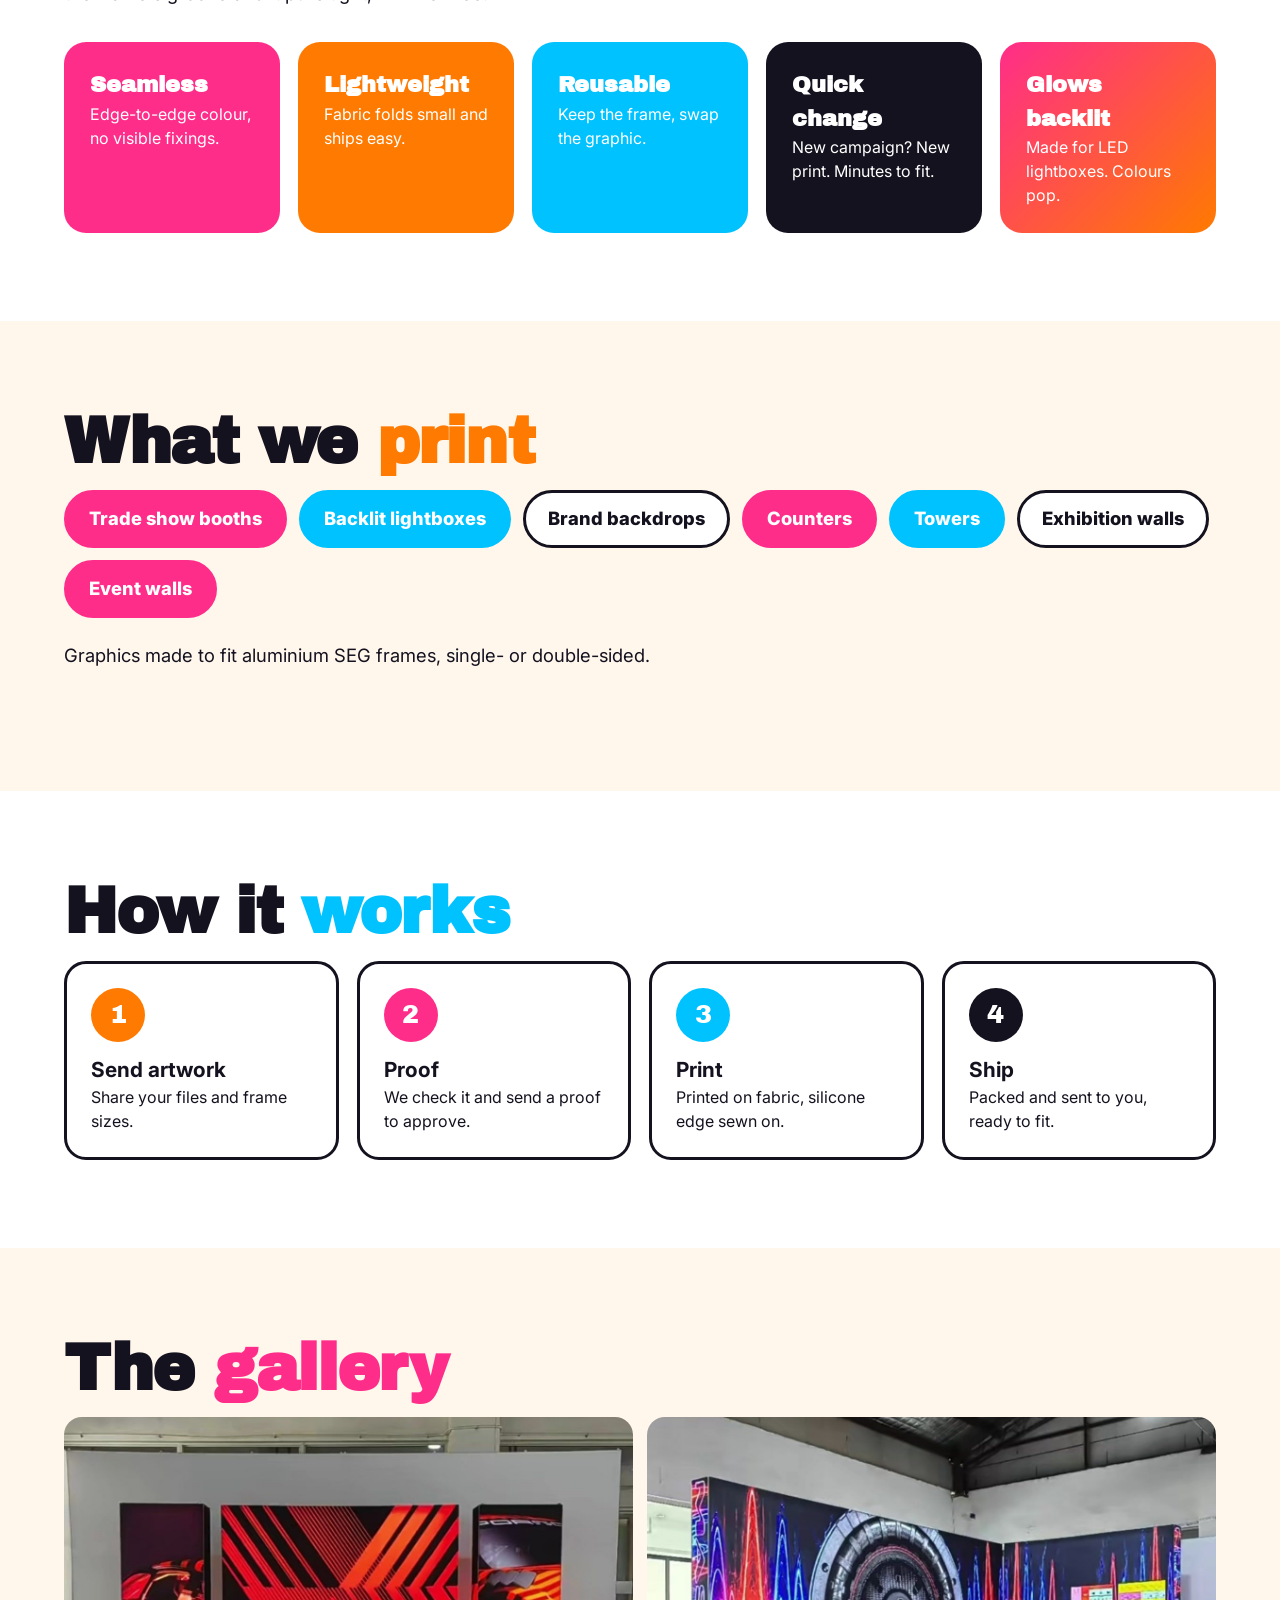
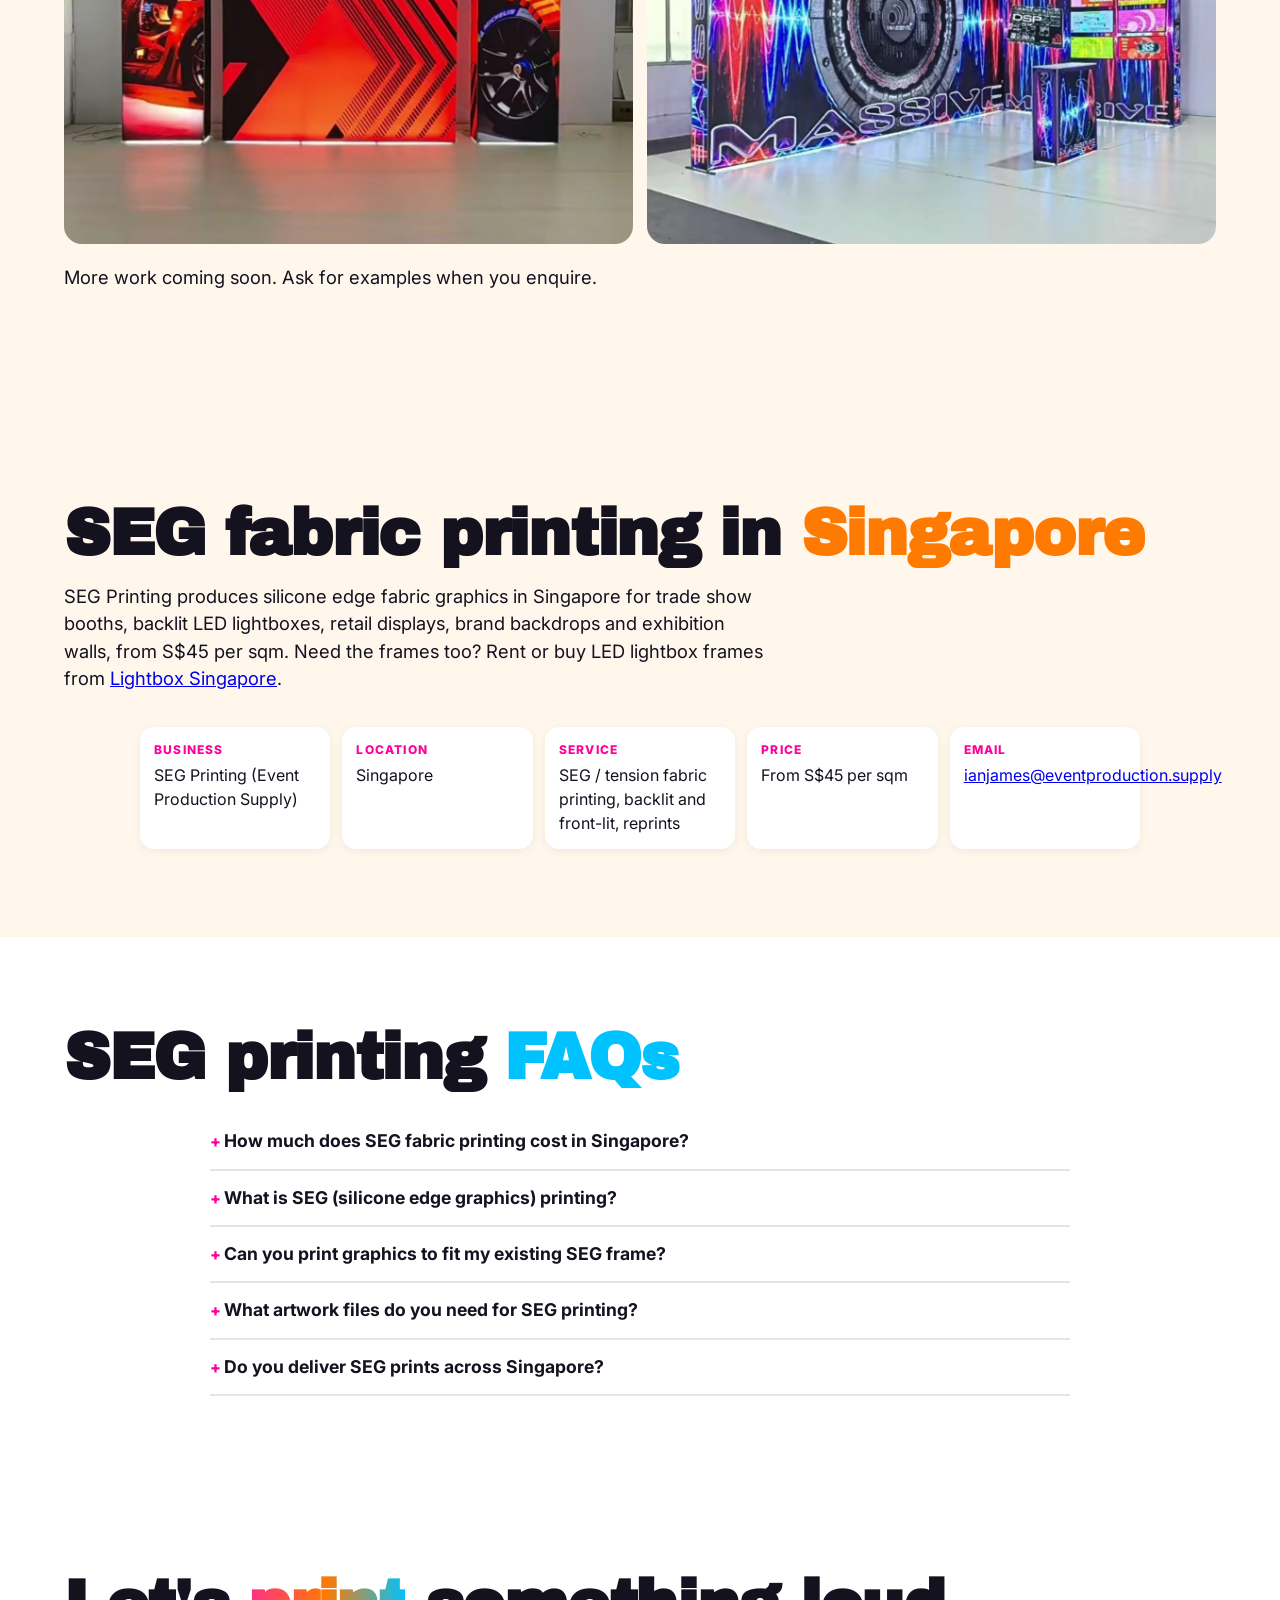
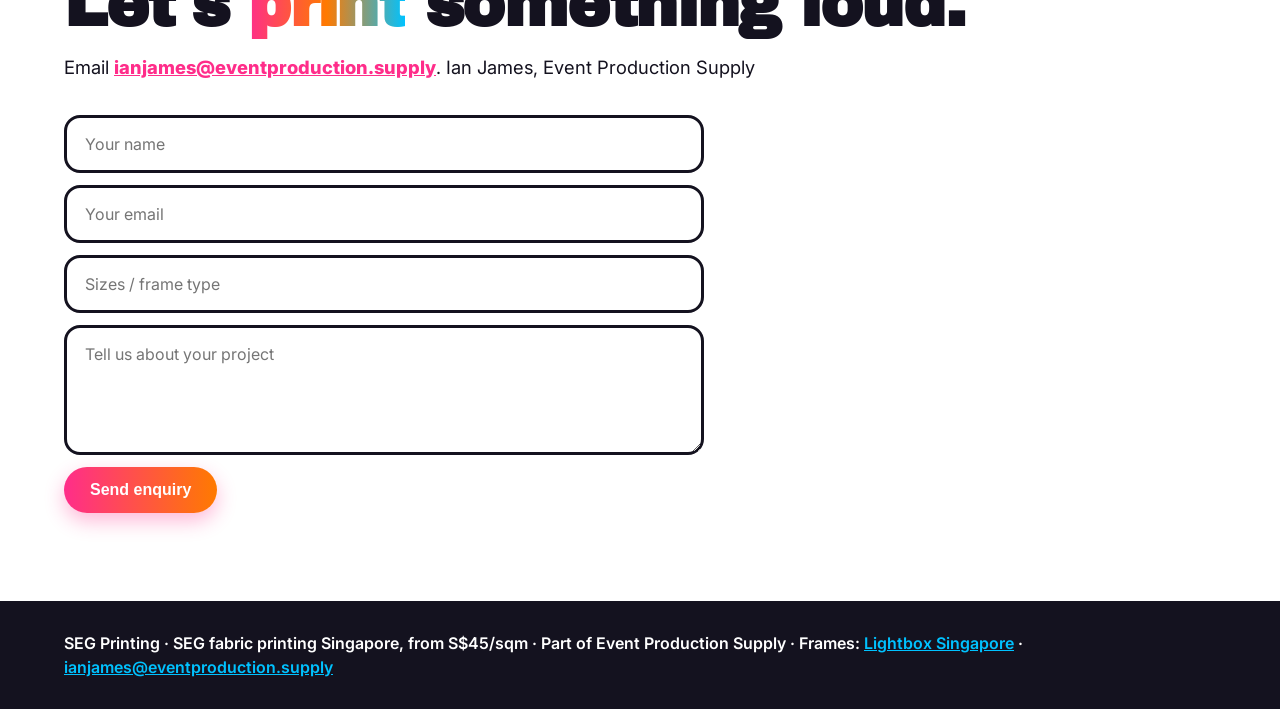
==== commit ee3e7559: "Cinematic hero: aurora canvas, grain, letter reveal, shimmer, glass parallax photos, marquee, scroll" ====
--- a/index.html
+++ b/index.html
@@ -13,11 +13,15 @@
 <script type="application/ld+json">{"@context": "https://schema.org", "@type": "WebSite", "name": "SEG Printing", "url": "https://segprinting.com/", "inLanguage": "en-SG"}</script>
 <script type="application/ld+json">{"@context": "https://schema.org", "@type": "FAQPage", "mainEntity": [{"@type": "Question", "name": "How much does SEG fabric printing cost in Singapore?", "acceptedAnswer": {"@type": "Answer", "text": "SEG fabric printing starts from S$45 per square metre. Price is calculated on the printed graphic area, so a 3 × 2.24 m wall graphic is about 6.7 sqm. The silicone edge is sewn on as part of the print. Email us your sizes and quantities for an exact quote including delivery in Singapore."}}, {"@type": "Question", "name": "What is SEG (silicone edge graphics) printing?", "acceptedAnswer": {"@type": "Answer", "text": "SEG printing is dye-sublimation printing on stretch fabric, finished with a thin silicone strip sewn around the edge. The strip pushes into the groove of an aluminium SEG frame so the fabric pulls tight and wrinkle-free. It is used for backlit lightboxes, trade show booths, backdrops, counters and exhibition walls."}}, {"@type": "Question", "name": "Can you print graphics to fit my existing SEG frame?", "acceptedAnswer": {"@type": "Answer", "text": "Yes. Send us the graphic size or the frame's outer size and profile, and we print replacement fabric to fit. Reprints are a low-cost way to refresh a lightbox or booth for a new campaign while keeping the same aluminium frames. Both backlit and front-lit (non-lit) fabric options are available."}}, {"@type": "Question", "name": "What artwork files do you need for SEG printing?", "acceptedAnswer": {"@type": "Answer", "text": "Supply print-ready PDF, TIFF or high-resolution JPG at full size or to scale, in CMYK, with around 100–150 dpi at full size and bleed as advised for your frame. Keep text and logos away from the silicone edge. We check every file and send a proof for approval before printing."}}, {"@type": "Question", "name": "Do you deliver SEG prints across Singapore?", "acceptedAnswer": {"@type": "Answer", "text": "Yes. Printed SEG fabric graphics are folded or rolled, packed and delivered anywhere in Singapore, ready to push into your frames. Tell us your event date when you enquire so we can plan production and delivery in time for your exhibition or install."}}]}</script>
 <link rel="preconnect" href="https://fonts.googleapis.com"><link href="https://fonts.googleapis.com/css2?family=Archivo+Black&family=Inter:wght@400;600;800&display=swap" rel="stylesheet">
-<link rel="stylesheet" href="style.css"></head><body>
+<link rel="stylesheet" href="style.css"><link rel="stylesheet" href="cine.css"><script src="cine.js" defer></script>
+</head><body>
 <header class="nav"><a class="logo" href="#top">SEG<span>printing</span></a><nav aria-label="Main"><a href="#offer">S$45/sqm</a><a href="#what">SEG?</a><a href="#print">We print</a><a href="#how">How</a><a href="#gallery">Gallery</a><a href="#faq">FAQ</a><a class="btn sm" href="#contact">Get a quote</a></nav></header>
 <main>
-<section class="hero" id="top"><div class="hero-txt"><p class="tag">Silicone Edge Graphics</p><h1>Big. Bright.<br><span class="g">Seamless.</span><span class="h1s">SEG fabric printing in Singapore</span></h1><p class="lead">Printed tension-fabric graphics that snap into aluminium frames. Booths, lightboxes, backdrops, walls: done.</p><div class="badge"><small>SEG fabric printing</small><b>from S$45</b><span>per sqm</span></div><div class="cta"><a class="btn" href="#contact">Start your print</a><a class="btn ghost" href="#gallery">See the work</a></div></div>
-<div class="hero-img"><img width="1206" height="1570" src="images/seg_02.jpg" alt="Backlit SEG fabric print on an LED lightbox display wall in Singapore" fetchpriority="high"><div class="blob b1"></div><div class="blob b2"></div></div></section>
+<section class="hero cine" id="top"><canvas class="aurora" aria-hidden="true"></canvas><div class="grain" aria-hidden="true"></div><div class="sweep" aria-hidden="true"></div>
+<div class="hero-txt"><p class="tag">Silicone Edge Graphics</p><h1><span class="split">Big. Bright.</span><br><span class="g shimmer split">Seamless.</span><span class="h1s">SEG fabric printing in Singapore</span></h1><p class="lead">Printed tension-fabric graphics that snap into aluminium frames. Booths, lightboxes, backdrops, walls: done.</p><div class="badge pulse"><small>SEG fabric printing</small><b>from S$45</b><span>per sqm</span></div><div class="cta"><a class="btn glow" href="#contact">Start your print</a><a class="btn ghost" href="#gallery">See the work</a></div></div>
+<div class="hero-img" data-tilt><div class="glass g1" data-depth="18"><img width="1206" height="1570" src="images/seg_02.jpg" alt="Backlit SEG fabric print on an LED lightbox display wall in Singapore" fetchpriority="high"></div><div class="glass g2" data-depth="-28"><img width="1206" height="1570" src="images/seg_01.jpg" alt="SEG silicone edge fabric graphic glowing in a backlit lightbox" loading="lazy"></div></div>
+<a class="scrollcue" href="#offer" aria-label="Scroll down"><span></span></a></section>
+<div class="marquee" aria-hidden="true"><div class="mq-track"><span>SEG fabric</span><span>Backlit</span><span>Trade show</span><span>Events</span><span>Retail</span><span>S$45 / sqm</span><span>Exhibition walls</span><span>Lightboxes</span><span>SEG fabric</span><span>Backlit</span><span>Trade show</span><span>Events</span><span>Retail</span><span>S$45 / sqm</span><span>Exhibition walls</span><span>Lightboxes</span></div></div>
 <section id="offer" class="offer"><div><p class="tag">The offer</p><h2>SEG fabric printing<br>from <span class="big">S$45</span> per sqm</h2><p>Silicone edge fabric graphics for your aluminium frames. Sizes, quantities and delivery: enquire for details.</p></div><a class="btn white" href="mailto:ianjames@eventproduction.supply?subject=SEG%20printing%20quote%20(S%2445%2Fsqm)">Get a quote</a></section>
 <section id="what" class="sec"><h2>What is <span class="m">SEG</span> fabric?</h2><p class="sub">A printed fabric graphic with a thin silicone strip sewn round the edge. Push it into the frame's groove and it pulls tight, wrinkle-free.</p>
 <div class="cards"><div class="card c1"><b>Seamless</b><p>Edge-to-edge colour, no visible fixings.</p></div><div class="card c2"><b>Lightweight</b><p>Fabric folds small and ships easy.</p></div><div class="card c3"><b>Reusable</b><p>Keep the frame, swap the graphic.</p></div><div class="card c4"><b>Quick change</b><p>New campaign? New print. Minutes to fit.</p></div><div class="card c5"><b>Glows backlit</b><p>Made for LED lightboxes. Colours pop.</p></div></div></section>
--- a/cine.css
+++ b/cine.css
@@ -0,0 +1,38 @@
+.cine{position:relative;min-height:calc(100vh - 60px);overflow:hidden;isolation:isolate;background:#0b0716;color:#fff}
+.cine .aurora{position:absolute;inset:0;width:100%;height:100%;z-index:-3;filter:blur(40px) saturate(140%)}
+.cine::after{content:"";position:absolute;inset:0;z-index:-1;pointer-events:none;background:radial-gradient(ellipse at center,transparent 45%,#0b0716cc 100%),linear-gradient(to bottom,transparent 75%,#0b0716 100%)}
+.grain{position:absolute;inset:-50%;z-index:-1;pointer-events:none;opacity:.09;background-image:url("data:image/svg+xml,%3Csvg xmlns='http://www.w3.org/2000/svg' width='160' height='160'%3E%3Cfilter id='n'%3E%3CfeTurbulence type='fractalNoise' baseFrequency='.9' numOctaves='2'/%3E%3C/filter%3E%3Crect width='100%25' height='100%25' filter='url(%23n)'/%3E%3C/svg%3E");animation:grain 1s steps(6) infinite}
+@keyframes grain{0%{transform:translate(0,0)}33%{transform:translate(-4%,3%)}66%{transform:translate(3%,-5%)}100%{transform:translate(-2%,2%)}}
+.sweep{position:absolute;inset:0;z-index:-1;pointer-events:none;background:linear-gradient(105deg,transparent 40%,#ffffff22 50%,transparent 60%);background-size:250% 100%;animation:sweep 7s ease-in-out infinite}
+@keyframes sweep{0%{background-position:150% 0}60%,100%{background-position:-60% 0}}
+.cine .lead{color:#e9e4ff}.cine .h1s{color:#fff}.cine h1{color:#fff;text-shadow:0 0 40px #ff2d8a55}
+.cine .btn.ghost{background:#ffffff10;color:#fff!important;backdrop-filter:blur(6px)}
+.shimmer{background:linear-gradient(90deg,var(--m),var(--o),#fff200,var(--c),var(--m));background-size:300% 100%;-webkit-background-clip:text;background-clip:text;color:transparent;animation:shim 6s linear infinite}
+
+@keyframes shim{to{background-position:300% 0}}
+.split .ch{display:inline-block;opacity:0;transform:translateY(.5em) rotateX(60deg);filter:blur(8px);animation:chIn .9s cubic-bezier(.2,.8,.2,1) both;animation-delay:calc(var(--i)*45ms + .15s)}
+@keyframes chIn{to{opacity:1;transform:none;filter:none}}
+.pulse{animation:pulse 2.6s ease-in-out infinite}
+@keyframes pulse{0%,100%{box-shadow:0 0 0 0 #ff2d8a88,0 14px 34px #ff2d8a66;transform:rotate(-8deg) scale(1)}50%{box-shadow:0 0 0 18px #ff2d8a00,0 14px 44px #00c2ff88;transform:rotate(-8deg) scale(1.04)}}
+.btn.glow{transition:transform .2s,box-shadow .3s}.btn.glow:hover,.cine .btn.ghost:hover{box-shadow:0 0 24px #ff2d8a,0 0 60px #ff7a0099}
+.hero-img[data-tilt]{perspective:1000px;min-height:420px}
+.glass{position:relative;padding:10px;border-radius:30px;background:linear-gradient(135deg,#ffffff30,#ffffff08);border:1px solid #ffffff40;backdrop-filter:blur(10px);box-shadow:0 30px 80px #0008,0 0 60px #ff2d8a33;will-change:transform;transition:transform .25s ease-out}
+.glass img{display:block;width:100%;border-radius:22px;transform:none!important;box-shadow:none!important}
+.g1{width:72%;z-index:2}.g2{position:absolute!important;width:46%;right:0;bottom:-6%;z-index:3;box-shadow:0 30px 80px #000a,0 0 60px #00c2ff44}
+.float1{animation:fl 7s ease-in-out infinite}.float2{animation:fl 9s ease-in-out infinite reverse}
+@keyframes fl{50%{translate:0 -14px}}
+.scrollcue{position:absolute;left:50%;bottom:22px;width:26px;height:42px;border:2px solid #fff8;border-radius:14px;translate:-50% 0}.scrollcue span{position:absolute;left:50%;top:8px;width:4px;height:8px;margin-left:-2px;border-radius:2px;background:#fff;animation:cue 1.6s infinite}
+@keyframes cue{to{transform:translateY(14px);opacity:0}}
+.marquee{overflow:hidden;background:var(--ink);border-block:3px solid var(--m);padding:16px 0}
+.mq-track{display:flex;width:max-content;animation:mq 28s linear infinite}
+.mq-track span{font:1.4rem 'Archivo Black',sans-serif;color:#fff;padding:0 28px;white-space:nowrap;text-transform:uppercase}
+.mq-track span:nth-child(3n+1)::after,.mq-track span::after{content:"•";margin-left:56px;color:var(--o)}.mq-track span:nth-child(3n){color:var(--c)}.mq-track span:nth-child(3n+2){color:var(--m)}
+@keyframes mq{to{transform:translateX(-50%)}}
+.rv{opacity:0;transform:translateY(40px);transition:opacity .9s ease,transform .9s cubic-bezier(.2,.8,.2,1)}.rv.in{opacity:1;transform:none}
+.paused *,.paused{animation-play-state:paused!important}
+@media(max-width:820px){.cine{min-height:auto;padding-top:40px;padding-bottom:80px}.hero-img[data-tilt]{min-height:0}.g1{width:78%}.g2{width:48%}.cine .aurora{filter:blur(28px)}.scrollcue{display:none}.mq-track span{font-size:1.05rem}}
+@media(prefers-reduced-motion:reduce){.grain,.sweep,.shimmer,.pulse,.mq-track,.float1,.float2,.scrollcue span{animation:none!important}.split .ch{animation:none;opacity:1;transform:none;filter:none}.rv{opacity:1;transform:none;transition:none}.glass{transition:none}}
+.split .wd{display:inline-block;white-space:nowrap}
+.shimmer .ch{color:transparent;background:linear-gradient(90deg,var(--m),var(--o),#fff200,var(--c),var(--m));background-size:300% 100%;-webkit-background-clip:text;background-clip:text;animation:chIn .9s cubic-bezier(.2,.8,.2,1) both,shim 6s linear infinite;animation-delay:calc(var(--i)*45ms + .15s),0s}
+.cine h1{font-size:clamp(2.8rem,7vw,6rem)}
+@media(prefers-reduced-motion:reduce){.shimmer .ch{animation:none!important;opacity:1;filter:none;transform:none}}
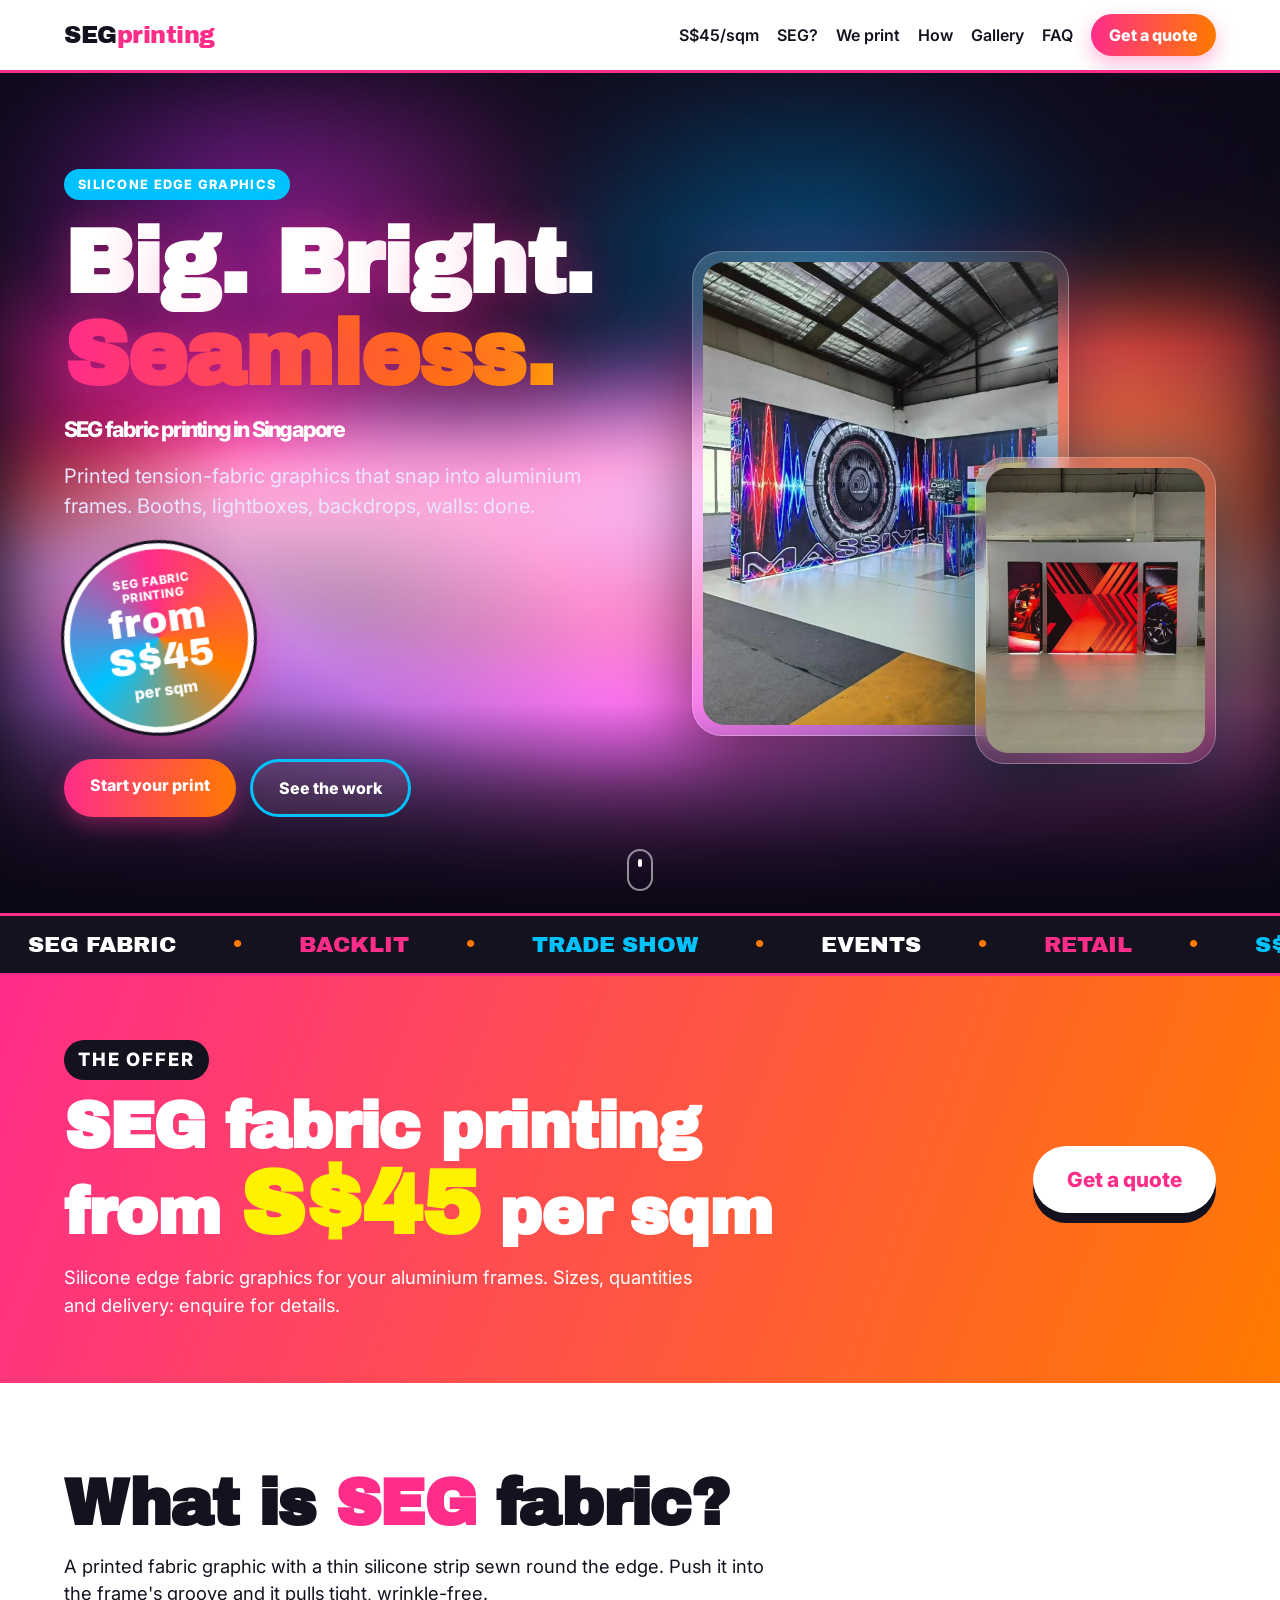
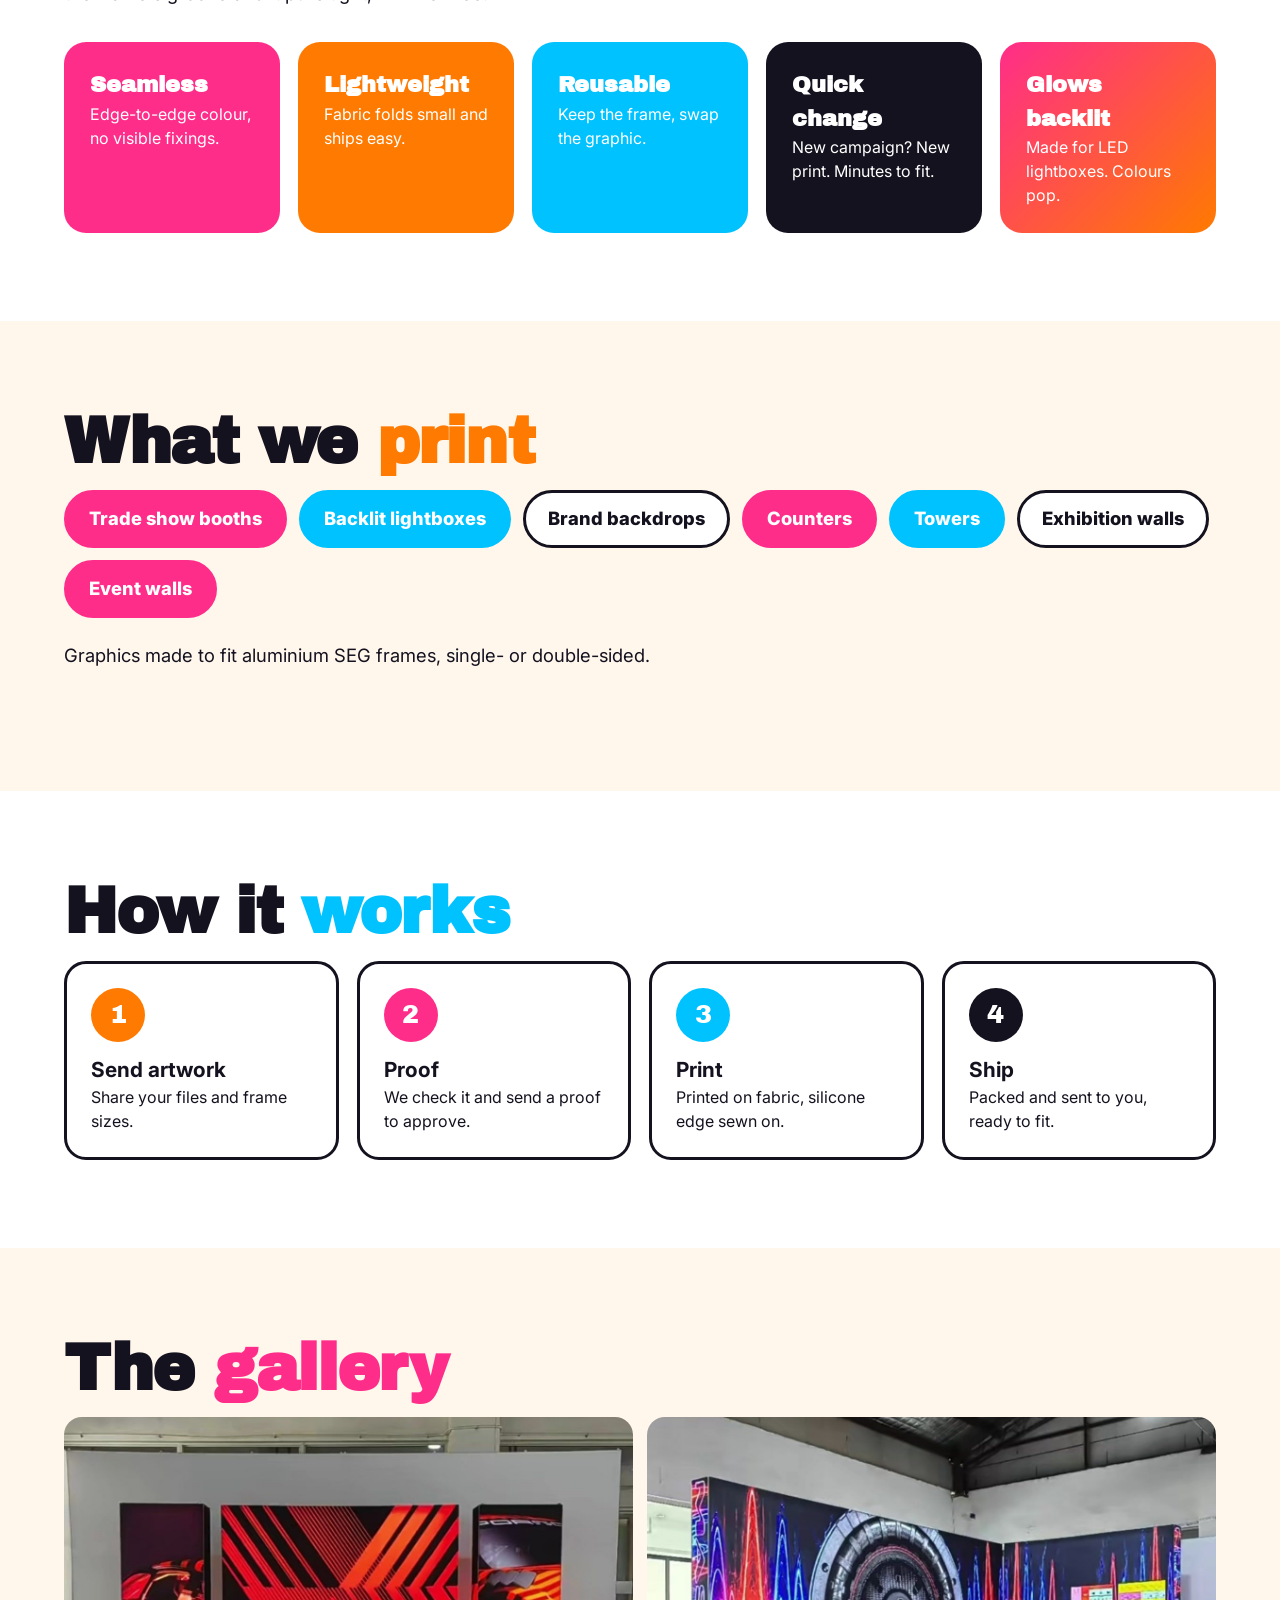
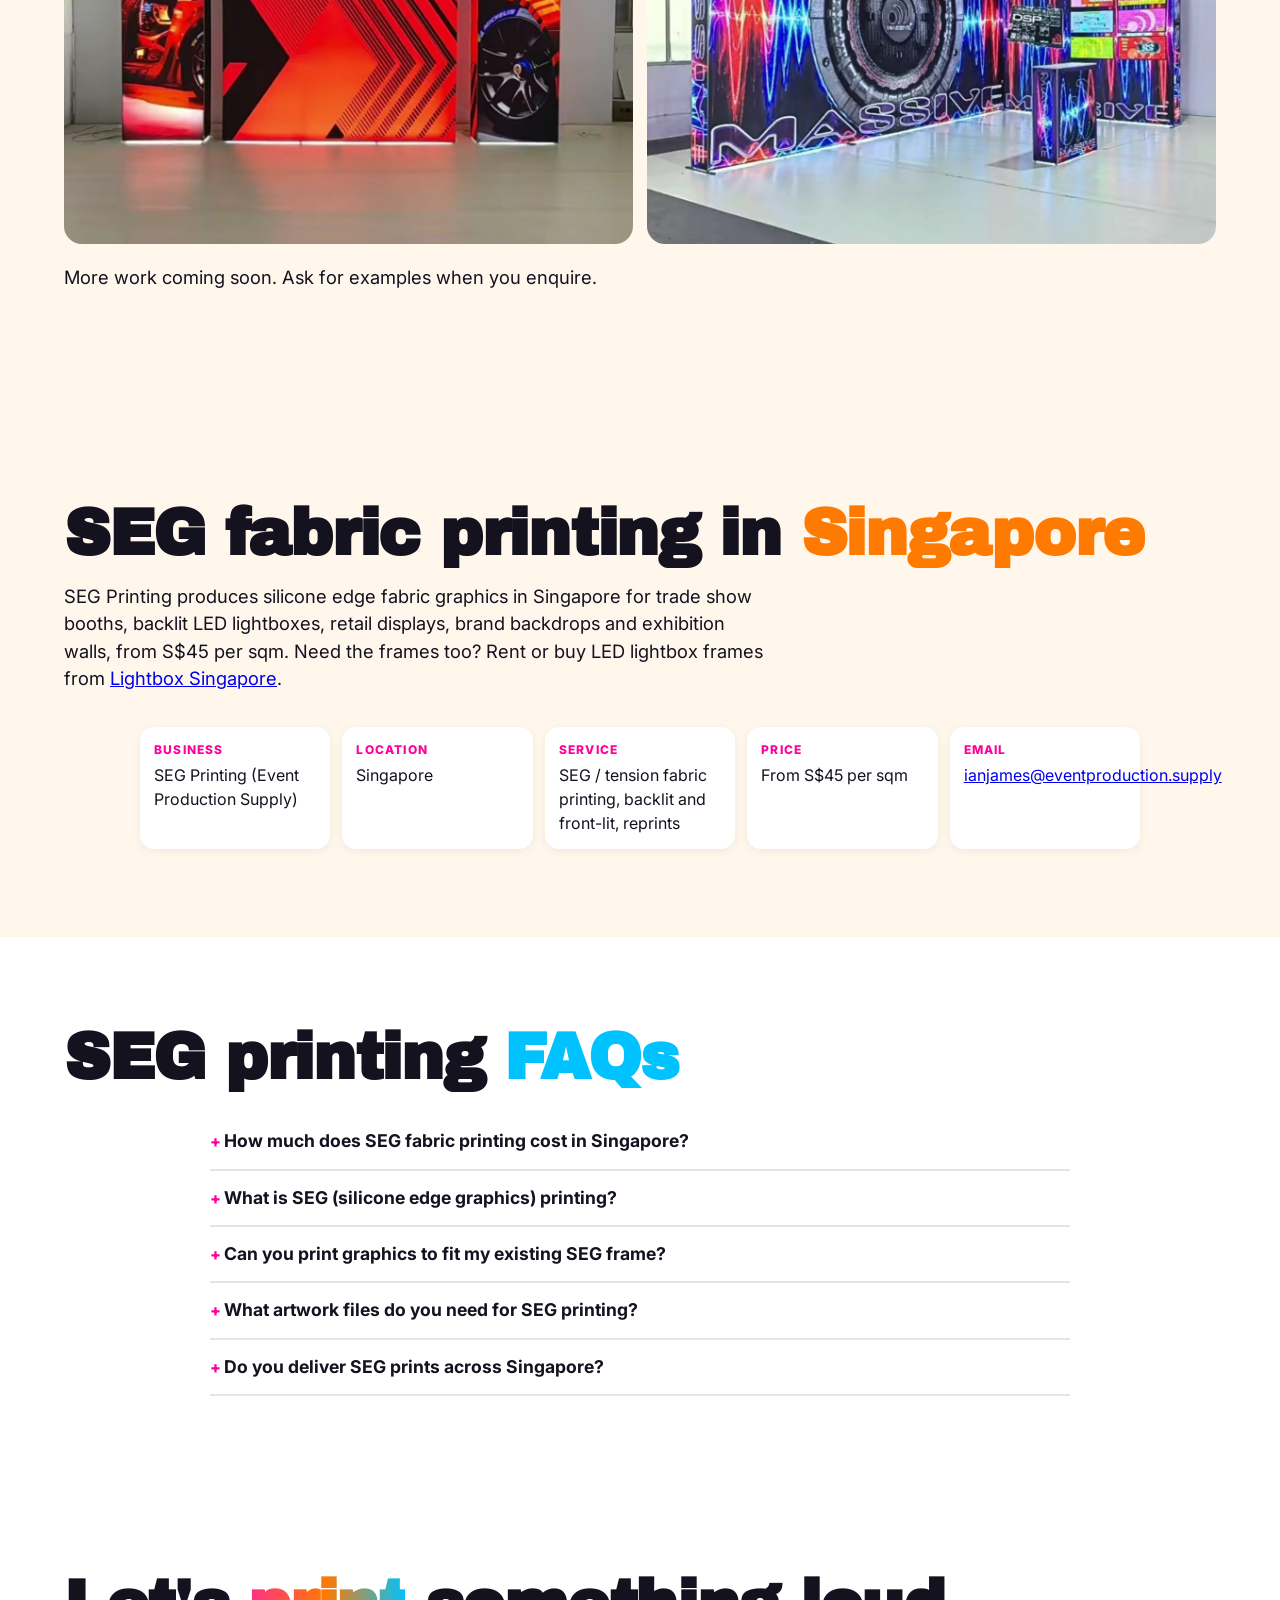
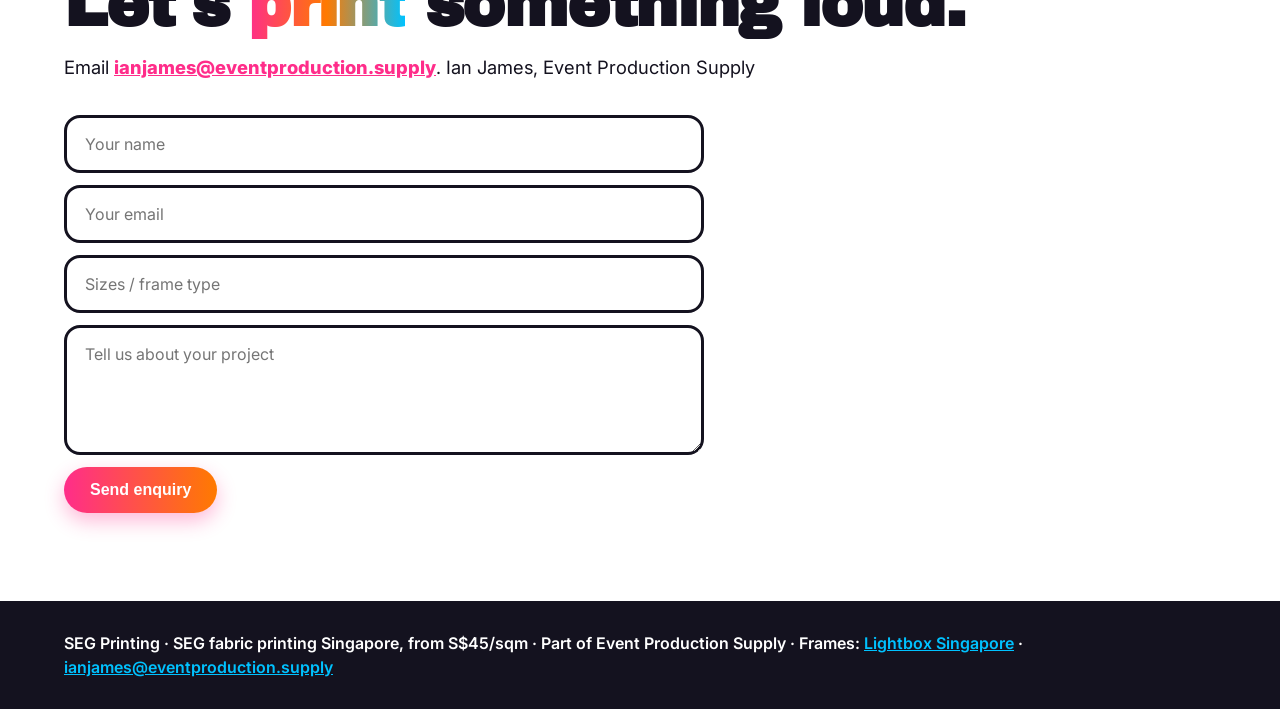
==== commit 149a997d: "Hero frames cross-fade through rotating SEG photos" ====
--- a/index.html
+++ b/index.html
@@ -19,7 +19,7 @@
 <main>
 <section class="hero cine" id="top"><canvas class="aurora" aria-hidden="true"></canvas><div class="grain" aria-hidden="true"></div><div class="sweep" aria-hidden="true"></div>
 <div class="hero-txt"><p class="tag">Silicone Edge Graphics</p><h1><span class="split">Big. Bright.</span><br><span class="g shimmer split">Seamless.</span><span class="h1s">SEG fabric printing in Singapore</span></h1><p class="lead">Printed tension-fabric graphics that snap into aluminium frames. Booths, lightboxes, backdrops, walls: done.</p><div class="badge pulse"><small>SEG fabric printing</small><b>from S$45</b><span>per sqm</span></div><div class="cta"><a class="btn glow" href="#contact">Start your print</a><a class="btn ghost" href="#gallery">See the work</a></div></div>
-<div class="hero-img" data-tilt><div class="glass g1" data-depth="18"><img width="1206" height="1570" src="images/seg_02.jpg" alt="Backlit SEG fabric print on an LED lightbox display wall in Singapore" fetchpriority="high"></div><div class="glass g2" data-depth="-28"><img width="1206" height="1570" src="images/seg_01.jpg" alt="SEG silicone edge fabric graphic glowing in a backlit lightbox" loading="lazy"></div></div>
+<div class="hero-img" data-tilt><div class="glass g1" data-depth="18" data-slides='images/hero-a1.jpg::Backlit SEG lightbox with bold red graphic|images/hero-a2.jpg::Long SEG fabric display wall with mountain print|images/hero-a3.jpg::Pink backlit fabric lightbox booth|images/hero-a4.jpg::Vineyard landscape printed on a backlit SEG lightbox|images/hero-a5.jpg::UOB branded SEG fabric lightbox at an event'><img width="1206" height="1570" src="images/seg_02.jpg" alt="Backlit SEG fabric print on an LED lightbox display wall in Singapore" fetchpriority="high"></div><div class="glass g2" data-depth="-28" data-slides='images/hero-b1.jpg::Curved SEG lightbox wall with vivid digital print|images/hero-b2.jpg::Colourful SEG fabric lightbox for a product launch|images/hero-b3.jpg::Backlit SEG fabric towers with sunset graphics|images/hero-b4.jpg::SEG lightbox booth with a photo print of puppies|images/hero-b5.jpg::Orange McLaren SEG fabric corridor walls'><img width="1206" height="1570" src="images/seg_01.jpg" alt="SEG silicone edge fabric graphic glowing in a backlit lightbox" loading="lazy"></div></div>
 <a class="scrollcue" href="#offer" aria-label="Scroll down"><span></span></a></section>
 <div class="marquee" aria-hidden="true"><div class="mq-track"><span>SEG fabric</span><span>Backlit</span><span>Trade show</span><span>Events</span><span>Retail</span><span>S$45 / sqm</span><span>Exhibition walls</span><span>Lightboxes</span><span>SEG fabric</span><span>Backlit</span><span>Trade show</span><span>Events</span><span>Retail</span><span>S$45 / sqm</span><span>Exhibition walls</span><span>Lightboxes</span></div></div>
 <section id="offer" class="offer"><div><p class="tag">The offer</p><h2>SEG fabric printing<br>from <span class="big">S$45</span> per sqm</h2><p>Silicone edge fabric graphics for your aluminium frames. Sizes, quantities and delivery: enquire for details.</p></div><a class="btn white" href="mailto:ianjames@eventproduction.supply?subject=SEG%20printing%20quote%20(S%2445%2Fsqm)">Get a quote</a></section>
--- a/cine.css
+++ b/cine.css
@@ -36,3 +36,7 @@
 .shimmer .ch{color:transparent;background:linear-gradient(90deg,var(--m),var(--o),#fff200,var(--c),var(--m));background-size:300% 100%;-webkit-background-clip:text;background-clip:text;animation:chIn .9s cubic-bezier(.2,.8,.2,1) both,shim 6s linear infinite;animation-delay:calc(var(--i)*45ms + .15s),0s}
 .cine h1{font-size:clamp(2.8rem,7vw,6rem)}
 @media(prefers-reduced-motion:reduce){.shimmer .ch{animation:none!important;opacity:1;filter:none;transform:none}}
+.glass .sl{position:absolute;top:10px;left:10px;width:calc(100% - 20px);height:calc(100% - 20px)!important;object-fit:cover;opacity:0;transition:opacity 1.2s ease;border-radius:22px}
+.glass .sl.on{opacity:1}.glass .kb{animation:kb 7s ease-out forwards}@keyframes kb{from{scale:1}to{scale:1.06}}
+.glass{overflow:hidden}.glass>img:first-child{height:auto;aspect-ratio:1206/1570;object-fit:cover}
+@media(prefers-reduced-motion:reduce){.glass .sl{display:none}}
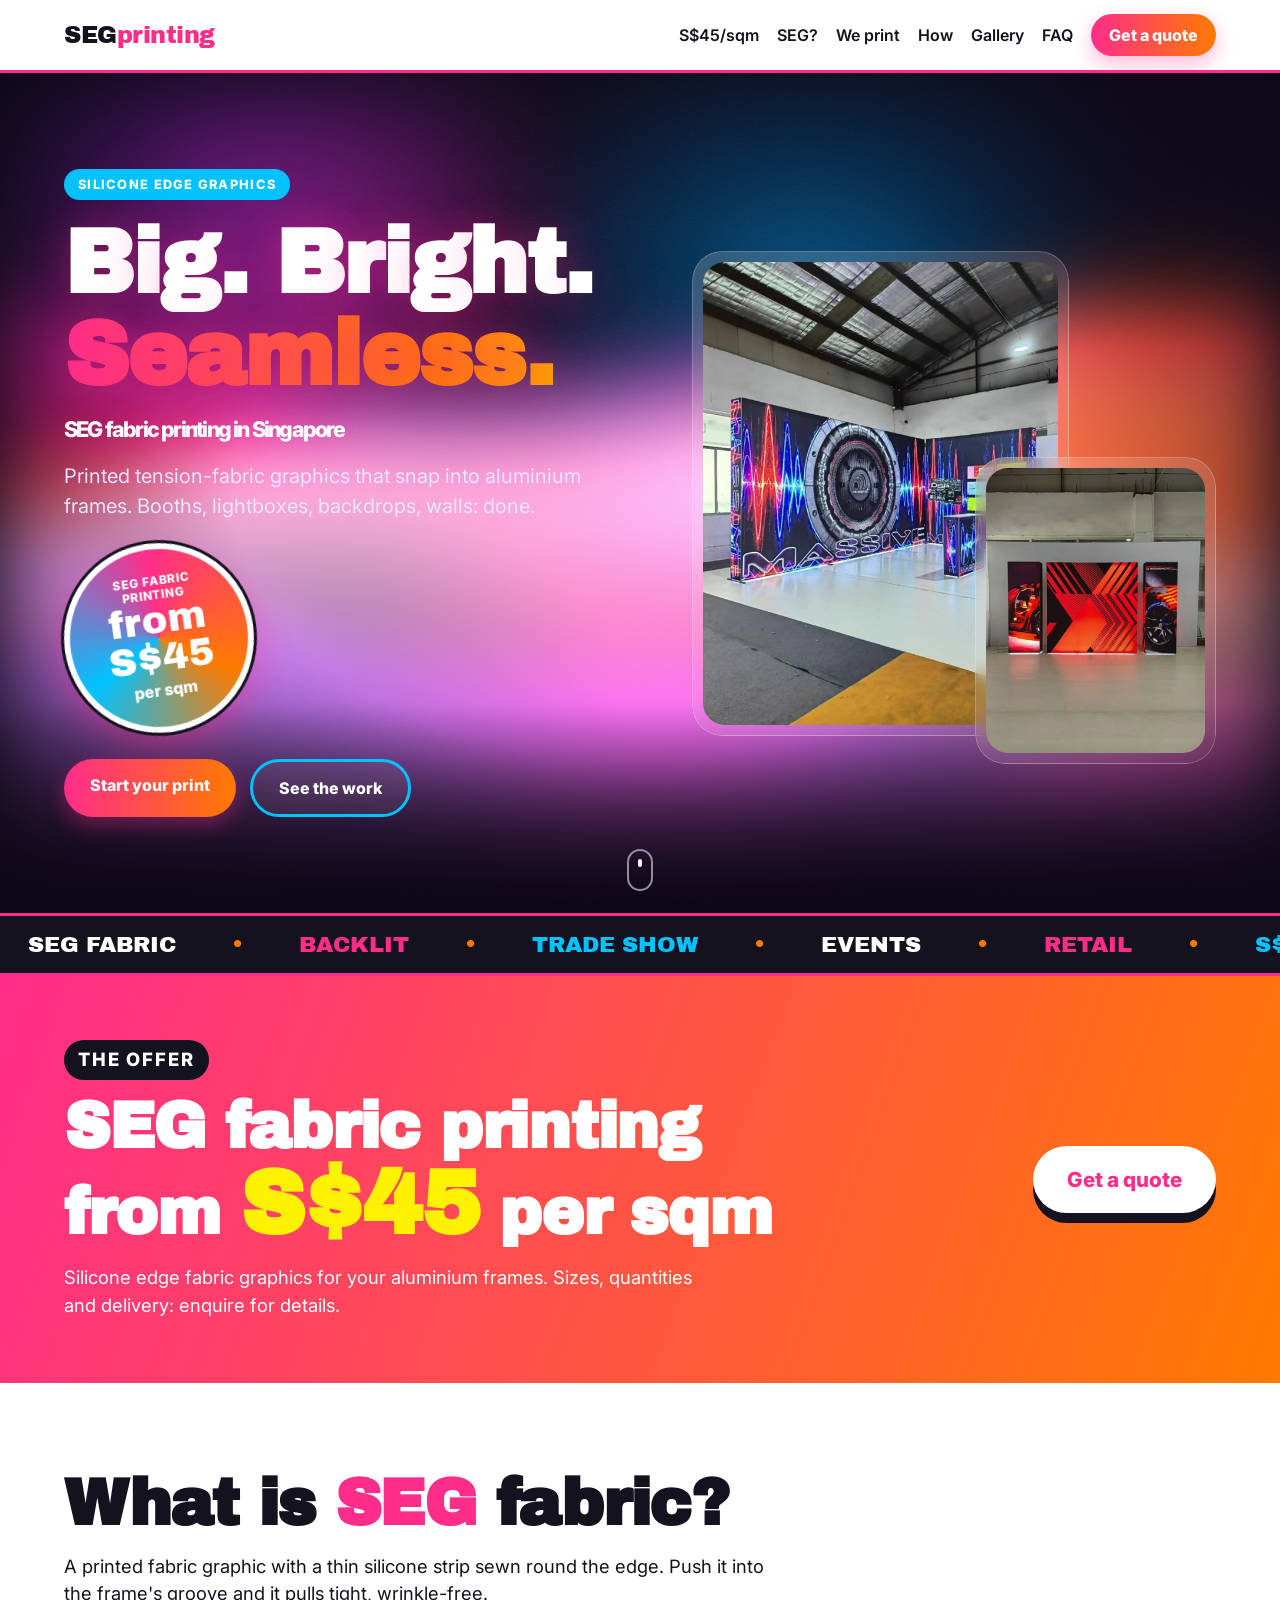
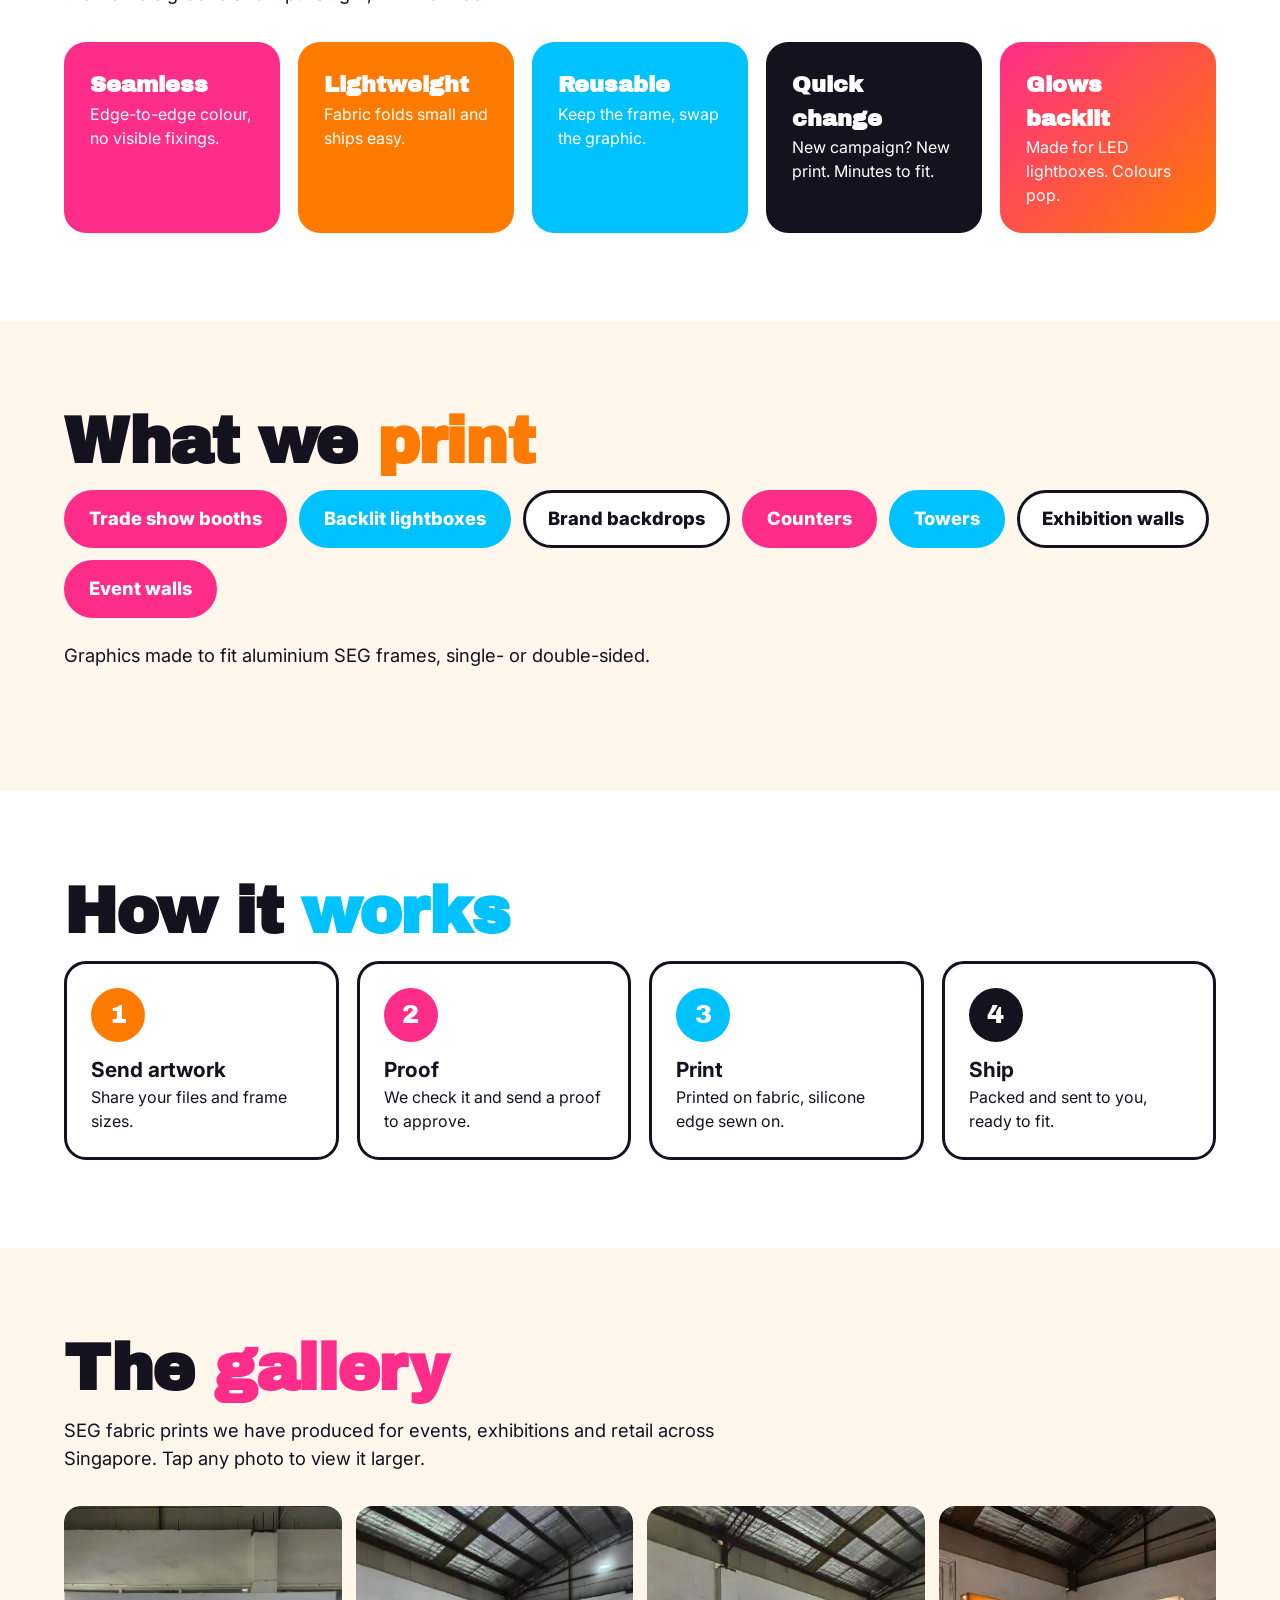
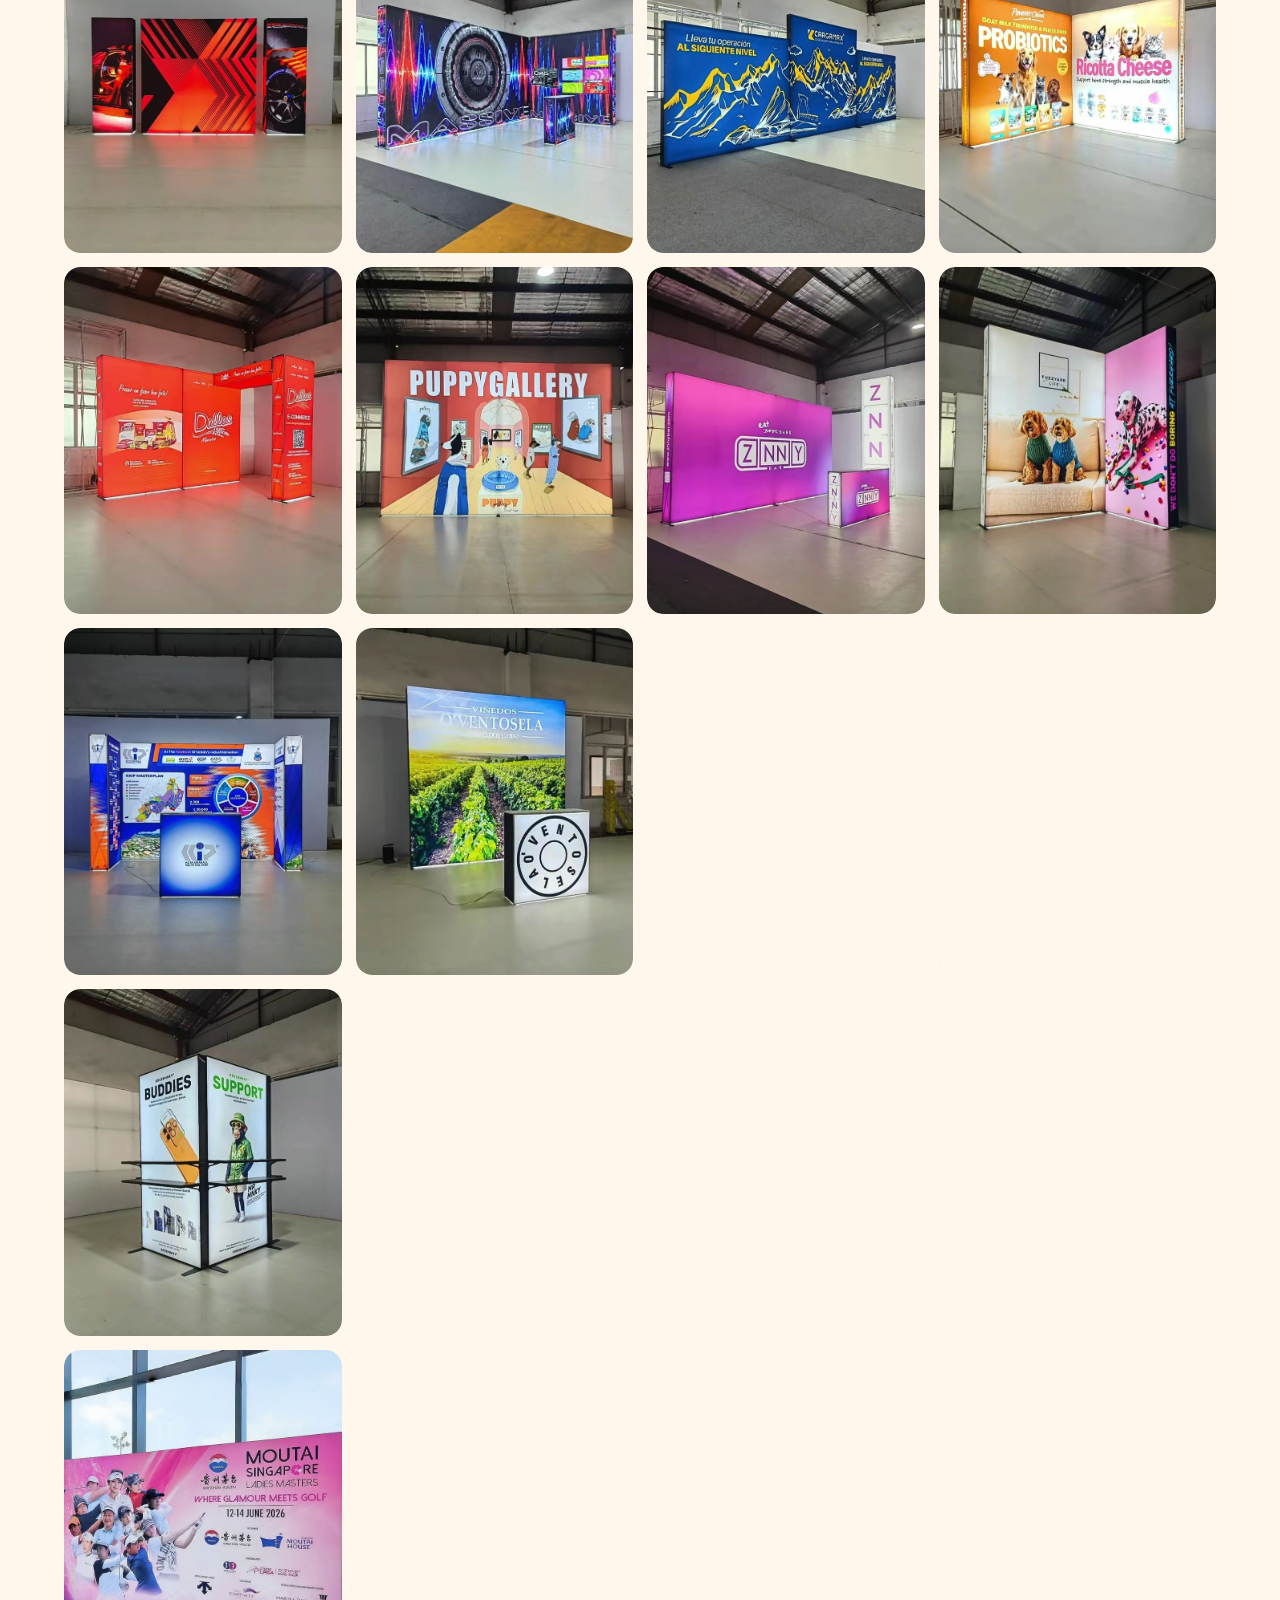
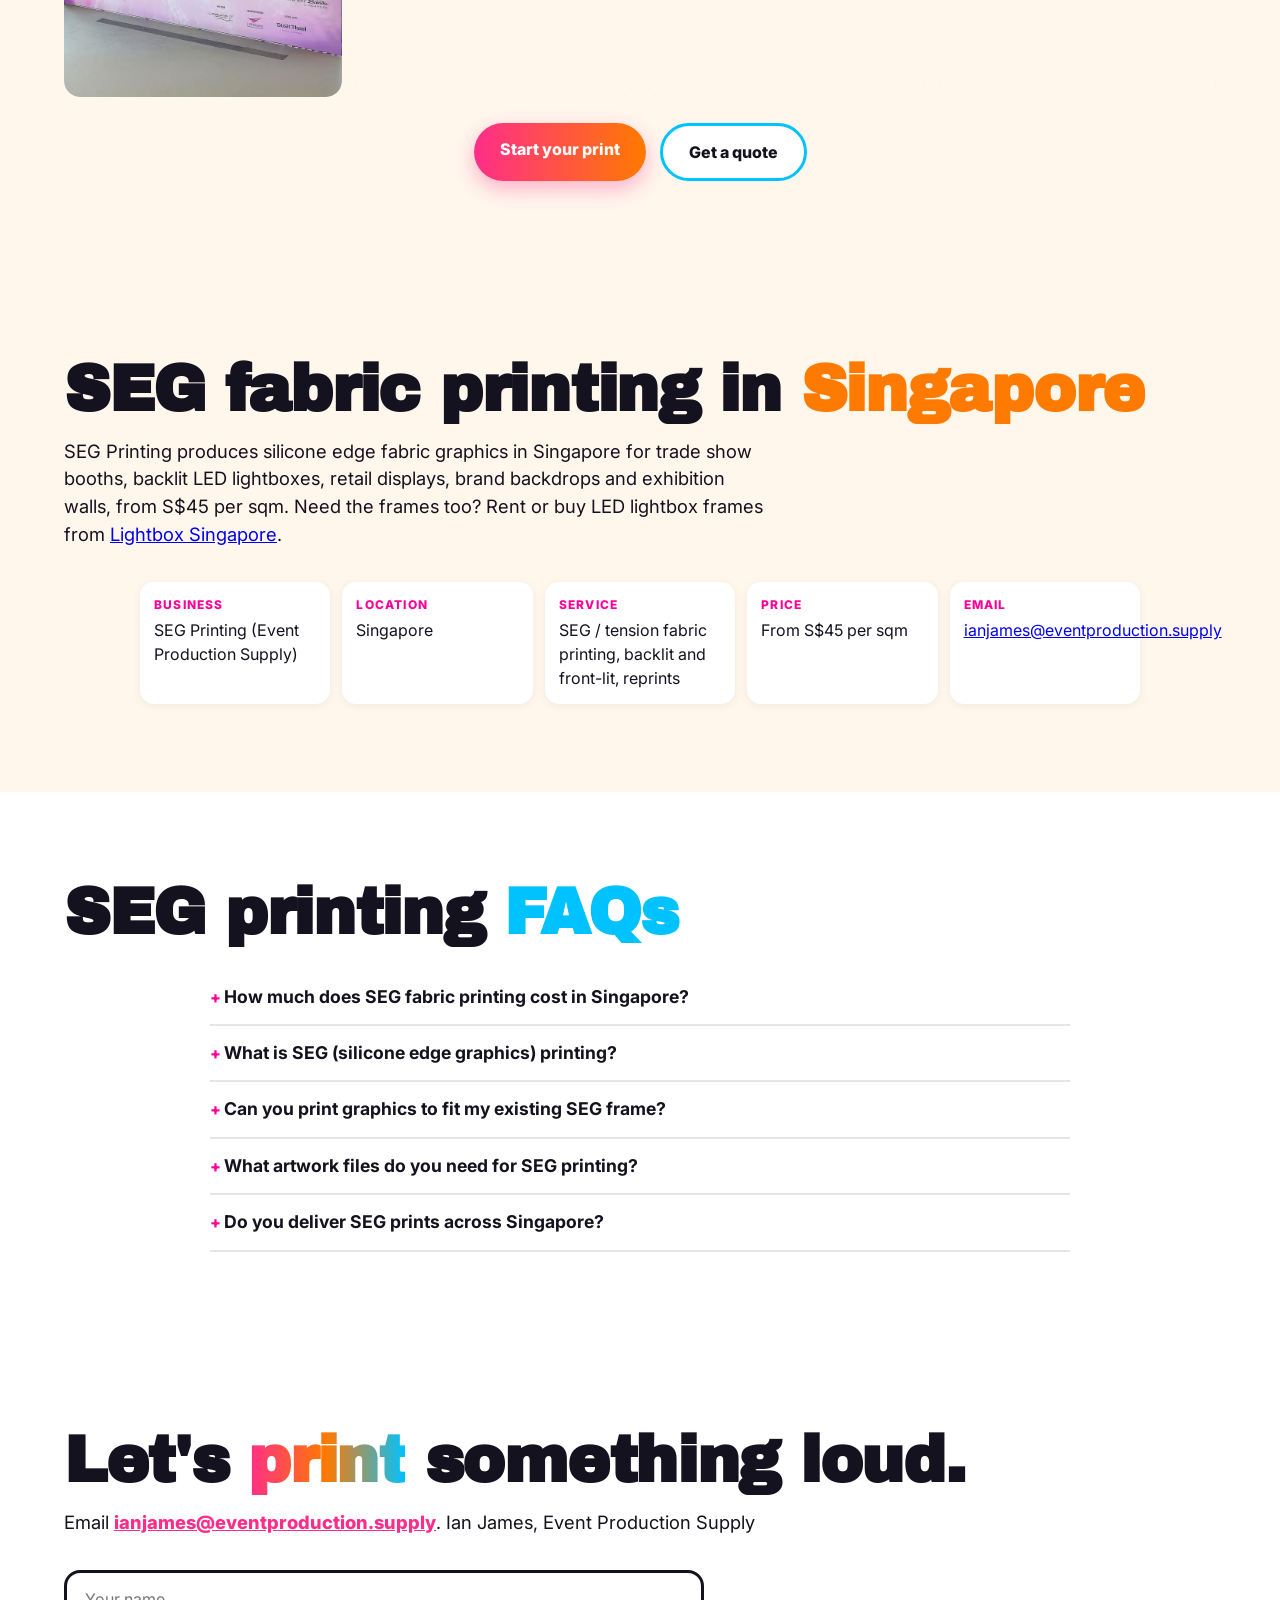
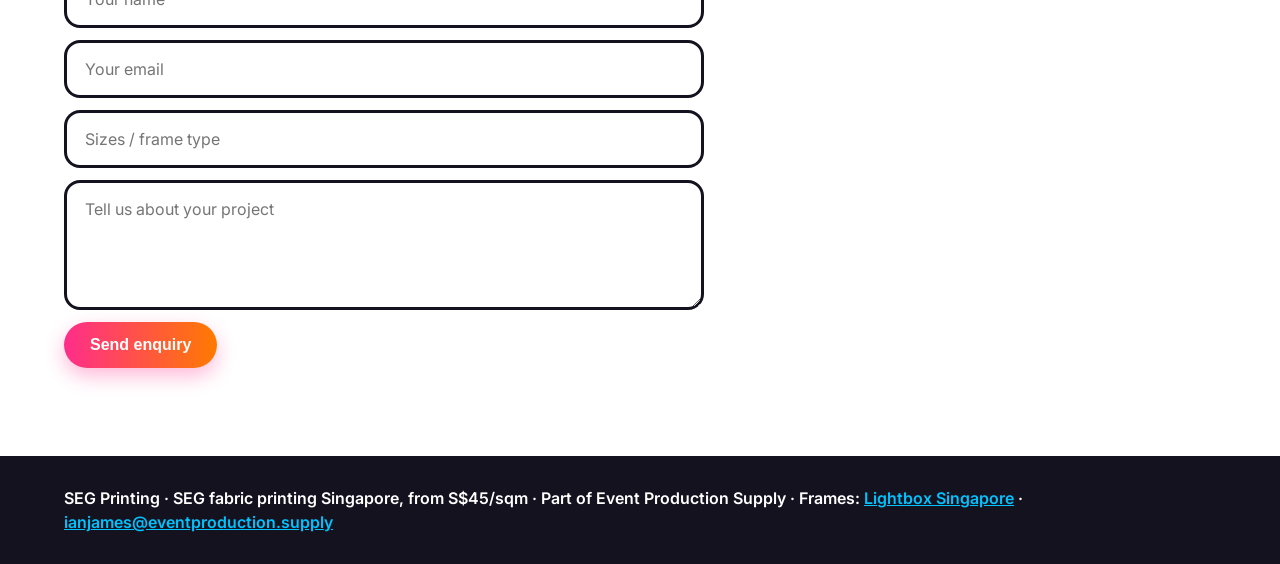
==== commit 7b9ae601: "Fix hero cross-fade on iOS/reduced motion, visibility fallbacks; 20-photo gallery with lightbox and " ====
--- a/index.html
+++ b/index.html
@@ -13,7 +13,7 @@
 <script type="application/ld+json">{"@context": "https://schema.org", "@type": "WebSite", "name": "SEG Printing", "url": "https://segprinting.com/", "inLanguage": "en-SG"}</script>
 <script type="application/ld+json">{"@context": "https://schema.org", "@type": "FAQPage", "mainEntity": [{"@type": "Question", "name": "How much does SEG fabric printing cost in Singapore?", "acceptedAnswer": {"@type": "Answer", "text": "SEG fabric printing starts from S$45 per square metre. Price is calculated on the printed graphic area, so a 3 × 2.24 m wall graphic is about 6.7 sqm. The silicone edge is sewn on as part of the print. Email us your sizes and quantities for an exact quote including delivery in Singapore."}}, {"@type": "Question", "name": "What is SEG (silicone edge graphics) printing?", "acceptedAnswer": {"@type": "Answer", "text": "SEG printing is dye-sublimation printing on stretch fabric, finished with a thin silicone strip sewn around the edge. The strip pushes into the groove of an aluminium SEG frame so the fabric pulls tight and wrinkle-free. It is used for backlit lightboxes, trade show booths, backdrops, counters and exhibition walls."}}, {"@type": "Question", "name": "Can you print graphics to fit my existing SEG frame?", "acceptedAnswer": {"@type": "Answer", "text": "Yes. Send us the graphic size or the frame's outer size and profile, and we print replacement fabric to fit. Reprints are a low-cost way to refresh a lightbox or booth for a new campaign while keeping the same aluminium frames. Both backlit and front-lit (non-lit) fabric options are available."}}, {"@type": "Question", "name": "What artwork files do you need for SEG printing?", "acceptedAnswer": {"@type": "Answer", "text": "Supply print-ready PDF, TIFF or high-resolution JPG at full size or to scale, in CMYK, with around 100–150 dpi at full size and bleed as advised for your frame. Keep text and logos away from the silicone edge. We check every file and send a proof for approval before printing."}}, {"@type": "Question", "name": "Do you deliver SEG prints across Singapore?", "acceptedAnswer": {"@type": "Answer", "text": "Yes. Printed SEG fabric graphics are folded or rolled, packed and delivered anywhere in Singapore, ready to push into your frames. Tell us your event date when you enquire so we can plan production and delivery in time for your exhibition or install."}}]}</script>
 <link rel="preconnect" href="https://fonts.googleapis.com"><link href="https://fonts.googleapis.com/css2?family=Archivo+Black&family=Inter:wght@400;600;800&display=swap" rel="stylesheet">
-<link rel="stylesheet" href="style.css"><link rel="stylesheet" href="cine.css"><script src="cine.js" defer></script>
+<link rel="stylesheet" href="style.css"><link rel="stylesheet" href="cine.css"><script src="gallery.js" defer></script><script src="cine.js" defer></script>
 </head><body>
 <header class="nav"><a class="logo" href="#top">SEG<span>printing</span></a><nav aria-label="Main"><a href="#offer">S$45/sqm</a><a href="#what">SEG?</a><a href="#print">We print</a><a href="#how">How</a><a href="#gallery">Gallery</a><a href="#faq">FAQ</a><a class="btn sm" href="#contact">Get a quote</a></nav></header>
 <main>
@@ -27,7 +27,8 @@
 <div class="cards"><div class="card c1"><b>Seamless</b><p>Edge-to-edge colour, no visible fixings.</p></div><div class="card c2"><b>Lightweight</b><p>Fabric folds small and ships easy.</p></div><div class="card c3"><b>Reusable</b><p>Keep the frame, swap the graphic.</p></div><div class="card c4"><b>Quick change</b><p>New campaign? New print. Minutes to fit.</p></div><div class="card c5"><b>Glows backlit</b><p>Made for LED lightboxes. Colours pop.</p></div></div></section>
 <section id="print" class="sec alt"><h2>What we <span class="o">print</span></h2><div class="chips"><span>Trade show booths</span><span>Backlit lightboxes</span><span>Brand backdrops</span><span>Counters</span><span>Towers</span><span>Exhibition walls</span><span>Event walls</span></div><p class="sub">Graphics made to fit aluminium SEG frames, single- or double-sided.</p></section>
 <section id="how" class="sec"><h2>How it <span class="c">works</span></h2><ol class="steps"><li><i>1</i><b>Send artwork</b><p>Share your files and frame sizes.</p></li><li><i>2</i><b>Proof</b><p>We check it and send a proof to approve.</p></li><li><i>3</i><b>Print</b><p>Printed on fabric, silicone edge sewn on.</p></li><li><i>4</i><b>Ship</b><p>Packed and sent to you, ready to fit.</p></li></ol></section>
-<section id="gallery" class="sec alt"><h2>The <span class="m">gallery</span></h2><div class="grid two"><img width="1206" height="1570" src="images/seg_01.jpg" alt="SEG silicone edge fabric graphic in a backlit lightbox wall" loading="lazy"><img width="1206" height="1570" src="images/seg_02.jpg" alt="Printed SEG fabric backdrop glowing on an LED lightbox frame" loading="lazy"></div><p class="sub" style="margin-top:20px">More work coming soon. Ask for examples when you enquire.</p></section>
+<section id="gallery" class="sec alt"><h2>The <span class="m">gallery</span></h2><p class="sub">SEG fabric prints we have produced for events, exhibitions and retail across Singapore. Tap any photo to view it larger.</p><div class="gal"><a class="gi" href="images/seg_01.jpg"><img width="1206" height="1570" src="images/seg_01.jpg" alt="SEG silicone edge fabric graphic in a backlit lightbox wall" loading="lazy"></a><a class="gi" href="images/seg_02.jpg"><img width="1206" height="1570" src="images/seg_02.jpg" alt="Printed SEG fabric backdrop glowing on an LED lightbox frame" loading="lazy"></a><a class="gi" href="images/gal-03.jpg"><img src="images/gal-03.jpg" width="691" height="900" alt="Blue mountain landscape printed on a long SEG fabric lightbox wall" loading="lazy" decoding="async"></a><a class="gi" href="images/gal-04.jpg"><img src="images/gal-04.jpg" width="691" height="900" alt="Bright orange promotional SEG prints on backlit lightbox displays" loading="lazy" decoding="async"></a><a class="gi" href="images/gal-05.jpg"><img src="images/gal-05.jpg" width="691" height="900" alt="Red SEG fabric graphics on a backlit lightbox booth" loading="lazy" decoding="async"></a><a class="gi" href="images/gal-06.jpg"><img src="images/gal-06.jpg" width="691" height="900" alt="Puppy Gallery printed SEG fabric lightbox booth" loading="lazy" decoding="async"></a><a class="gi" href="images/gal-08.jpg"><img src="images/gal-08.jpg" width="691" height="900" alt="Pink and magenta backlit SEG fabric lightbox tower display" loading="lazy" decoding="async"></a><a class="gi" href="images/gal-09.jpg"><img src="images/gal-09.jpg" width="691" height="900" alt="Photo print of puppies on a backlit SEG fabric lightbox" loading="lazy" decoding="async"></a><a class="gi" href="images/gal-10.jpg"><img src="images/gal-10.jpg" width="691" height="900" alt="Branded SEG fabric lightbox booth with counter graphics" loading="lazy" decoding="async"></a><a class="gi" href="images/gal-11.jpg"><img src="images/gal-11.jpg" width="691" height="900" alt="Vineyard landscape printed on a backlit SEG lightbox" loading="lazy" decoding="async"></a><a class="gi" href="images/gal-12.jpg"><img src="images/gal-12.jpg" width="691" height="900" alt="Portrait advertising print on a glowing SEG fabric lightbox" loading="lazy" decoding="async"></a><a class="gi" href="images/gal-13.jpg"><img src="images/gal-13.jpg" width="691" height="900" alt="Blue themed SEG fabric lightbox booth with headphone graphics" loading="lazy" decoding="async"></a><a class="gi" href="images/gal-14.jpg"><img src="images/gal-14.jpg" width="691" height="900" alt="Printed drink graphics on backlit SEG fabric lightbox towers" loading="lazy" decoding="async"></a><a class="gi" href="images/gal-16.jpg"><img src="images/gal-16.jpg" width="713" height="900" alt="Retail promotion printed on a large backlit SEG lightbox" loading="lazy" decoding="async"></a><a class="gi" href="images/gal-17.jpg"><img src="images/gal-17.jpg" width="714" height="900" alt="Golf tournament SEG fabric backdrop print" loading="lazy" decoding="async"></a><a class="gi" href="images/gal-18.jpg"><img src="images/gal-18.jpg" width="675" height="900" alt="Orange McLaren SEG fabric corridor walls" loading="lazy" decoding="async"></a><a class="gi" href="images/gal-19.jpg"><img src="images/gal-19.jpg" width="822" height="900" alt="Moutai Singapore Ladies Masters SEG fabric backdrop" loading="lazy" decoding="async"></a><a class="gi" href="images/gal-20.jpg"><img src="images/gal-20.jpg" width="900" height="656" alt="Sophos branded backlit SEG fabric wall" loading="lazy" decoding="async"></a><a class="gi" href="images/gal-21.jpg"><img src="images/gal-21.jpg" width="900" height="675" alt="APOS conference backlit SEG fabric entrance walls" loading="lazy" decoding="async"></a><a class="gi" href="images/gal-22.jpg"><img src="images/gal-22.jpg" width="900" height="812" alt="Ferrari red SEG fabric lightbox wall with logo" loading="lazy" decoding="async"></a></div><div class="cta galcta"><a class="btn glow" href="#contact">Start your print</a><a class="btn ghost" href="mailto:ianjames@eventproduction.supply?subject=SEG%20printing%20quote">Get a quote</a></div></section>
+<div class="lb" id="lb" hidden role="dialog" aria-modal="true" aria-label="Photo viewer"><button class="lb-x" aria-label="Close">&times;</button><button class="lb-p" aria-label="Previous photo">&#8249;</button><figure><img alt=""><figcaption></figcaption></figure><button class="lb-n" aria-label="Next photo">&#8250;</button></div>
 <section id="about" class="sec alt"><h2>SEG fabric printing in <span class="o">Singapore</span></h2><p class="sub">SEG Printing produces silicone edge fabric graphics in Singapore for trade show booths, backlit LED lightboxes, retail displays, brand backdrops and exhibition walls, from S$45 per sqm. Need the frames too? Rent or buy LED lightbox frames from <a href="https://lightboxasia.com/">Lightbox Singapore</a>.</p>
 <dl class="facts"><div><dt>Business</dt><dd>SEG Printing (Event Production Supply)</dd></div><div><dt>Location</dt><dd>Singapore</dd></div><div><dt>Service</dt><dd>SEG / tension fabric printing, backlit and front-lit, reprints</dd></div><div><dt>Price</dt><dd>From S$45 per sqm</dd></div><div><dt>Email</dt><dd><a href="mailto:ianjames@eventproduction.supply">ianjames@eventproduction.supply</a></dd></div></dl></section>
 <section id="faq" class="sec"><h2>SEG printing <span class="c">FAQs</span></h2><div class="faq"><details><summary><h3>How much does SEG fabric printing cost in Singapore?</h3></summary><p>SEG fabric printing starts from S$45 per square metre. Price is calculated on the printed graphic area, so a 3 × 2.24 m wall graphic is about 6.7 sqm. The silicone edge is sewn on as part of the print. Email us your sizes and quantities for an exact quote including delivery in Singapore.</p></details><details><summary><h3>What is SEG (silicone edge graphics) printing?</h3></summary><p>SEG printing is dye-sublimation printing on stretch fabric, finished with a thin silicone strip sewn around the edge. The strip pushes into the groove of an aluminium SEG frame so the fabric pulls tight and wrinkle-free. It is used for backlit lightboxes, trade show booths, backdrops, counters and exhibition walls.</p></details><details><summary><h3>Can you print graphics to fit my existing SEG frame?</h3></summary><p>Yes. Send us the graphic size or the frame's outer size and profile, and we print replacement fabric to fit. Reprints are a low-cost way to refresh a lightbox or booth for a new campaign while keeping the same aluminium frames. Both backlit and front-lit (non-lit) fabric options are available.</p></details><details><summary><h3>What artwork files do you need for SEG printing?</h3></summary><p>Supply print-ready PDF, TIFF or high-resolution JPG at full size or to scale, in CMYK, with around 100–150 dpi at full size and bleed as advised for your frame. Keep text and logos away from the silicone edge. We check every file and send a proof for approval before printing.</p></details><details><summary><h3>Do you deliver SEG prints across Singapore?</h3></summary><p>Yes. Printed SEG fabric graphics are folded or rolled, packed and delivered anywhere in Singapore, ready to push into your frames. Tell us your event date when you enquire so we can plan production and delivery in time for your exhibition or install.</p></details></div></section>
--- a/cine.css
+++ b/cine.css
@@ -6,7 +6,7 @@
 .sweep{position:absolute;inset:0;z-index:-1;pointer-events:none;background:linear-gradient(105deg,transparent 40%,#ffffff22 50%,transparent 60%);background-size:250% 100%;animation:sweep 7s ease-in-out infinite}
 @keyframes sweep{0%{background-position:150% 0}60%,100%{background-position:-60% 0}}
 .cine .lead{color:#e9e4ff}.cine .h1s{color:#fff}.cine h1{color:#fff;text-shadow:0 0 40px #ff2d8a55}
-.cine .btn.ghost{background:#ffffff10;color:#fff!important;backdrop-filter:blur(6px)}
+.cine .btn.ghost{background:#ffffff10;color:#fff!important;-webkit-backdrop-filter:blur(6px);backdrop-filter:blur(6px)}
 .shimmer{background:linear-gradient(90deg,var(--m),var(--o),#fff200,var(--c),var(--m));background-size:300% 100%;-webkit-background-clip:text;background-clip:text;color:transparent;animation:shim 6s linear infinite}
 
 @keyframes shim{to{background-position:300% 0}}
@@ -16,12 +16,12 @@
 @keyframes pulse{0%,100%{box-shadow:0 0 0 0 #ff2d8a88,0 14px 34px #ff2d8a66;transform:rotate(-8deg) scale(1)}50%{box-shadow:0 0 0 18px #ff2d8a00,0 14px 44px #00c2ff88;transform:rotate(-8deg) scale(1.04)}}
 .btn.glow{transition:transform .2s,box-shadow .3s}.btn.glow:hover,.cine .btn.ghost:hover{box-shadow:0 0 24px #ff2d8a,0 0 60px #ff7a0099}
 .hero-img[data-tilt]{perspective:1000px;min-height:420px}
-.glass{position:relative;padding:10px;border-radius:30px;background:linear-gradient(135deg,#ffffff30,#ffffff08);border:1px solid #ffffff40;backdrop-filter:blur(10px);box-shadow:0 30px 80px #0008,0 0 60px #ff2d8a33;will-change:transform;transition:transform .25s ease-out}
+.glass{position:relative;padding:10px;border-radius:30px;background:linear-gradient(135deg,#ffffff30,#ffffff08);border:1px solid #ffffff40;-webkit-backdrop-filter:blur(10px);backdrop-filter:blur(10px);box-shadow:0 30px 80px #0008,0 0 60px #ff2d8a33;will-change:transform;transition:transform .25s ease-out}
 .glass img{display:block;width:100%;border-radius:22px;transform:none!important;box-shadow:none!important}
 .g1{width:72%;z-index:2}.g2{position:absolute!important;width:46%;right:0;bottom:-6%;z-index:3;box-shadow:0 30px 80px #000a,0 0 60px #00c2ff44}
 .float1{animation:fl 7s ease-in-out infinite}.float2{animation:fl 9s ease-in-out infinite reverse}
-@keyframes fl{50%{translate:0 -14px}}
-.scrollcue{position:absolute;left:50%;bottom:22px;width:26px;height:42px;border:2px solid #fff8;border-radius:14px;translate:-50% 0}.scrollcue span{position:absolute;left:50%;top:8px;width:4px;height:8px;margin-left:-2px;border-radius:2px;background:#fff;animation:cue 1.6s infinite}
+@keyframes fl{50%{margin-top:-14px}}
+.scrollcue{position:absolute;left:50%;bottom:22px;width:26px;height:42px;border:2px solid #fff8;border-radius:14px;margin-left:-13px}.scrollcue span{position:absolute;left:50%;top:8px;width:4px;height:8px;margin-left:-2px;border-radius:2px;background:#fff;animation:cue 1.6s infinite}
 @keyframes cue{to{transform:translateY(14px);opacity:0}}
 .marquee{overflow:hidden;background:var(--ink);border-block:3px solid var(--m);padding:16px 0}
 .mq-track{display:flex;width:max-content;animation:mq 28s linear infinite}
@@ -36,7 +36,32 @@
 .shimmer .ch{color:transparent;background:linear-gradient(90deg,var(--m),var(--o),#fff200,var(--c),var(--m));background-size:300% 100%;-webkit-background-clip:text;background-clip:text;animation:chIn .9s cubic-bezier(.2,.8,.2,1) both,shim 6s linear infinite;animation-delay:calc(var(--i)*45ms + .15s),0s}
 .cine h1{font-size:clamp(2.8rem,7vw,6rem)}
 @media(prefers-reduced-motion:reduce){.shimmer .ch{animation:none!important;opacity:1;filter:none;transform:none}}
-.glass .sl{position:absolute;top:10px;left:10px;width:calc(100% - 20px);height:calc(100% - 20px)!important;object-fit:cover;opacity:0;transition:opacity 1.2s ease;border-radius:22px}
-.glass .sl.on{opacity:1}.glass .kb{animation:kb 7s ease-out forwards}@keyframes kb{from{scale:1}to{scale:1.06}}
-.glass{overflow:hidden}.glass>img:first-child{height:auto;aspect-ratio:1206/1570;object-fit:cover}
-@media(prefers-reduced-motion:reduce){.glass .sl{display:none}}
+.glass{overflow:hidden;-webkit-mask-image:-webkit-radial-gradient(white,black);isolation:isolate}
+.glass>img:first-child{height:auto;aspect-ratio:1206/1570;object-fit:cover}
+.glass .sl{position:absolute;top:10px;left:10px;right:10px;bottom:10px;border-radius:22px;overflow:hidden;background:#0b0716 center/cover no-repeat;opacity:0;-webkit-transition:opacity 1.2s ease;transition:opacity 1.2s ease;pointer-events:none;-webkit-transform:translateZ(0);transform:translateZ(0)}
+.glass .sl.on{opacity:1}
+.glass .sl.kb{-webkit-animation:kb 7s ease-out forwards;animation:kb 7s ease-out forwards}
+@-webkit-keyframes kb{from{-webkit-transform:scale(1)}to{-webkit-transform:scale(1.06)}}@keyframes kb{from{transform:scale(1)}to{transform:scale(1.06)}}
+@media(prefers-reduced-motion:reduce){.glass .sl.kb{animation:none}.glass .sl{transition:opacity 1.2s ease}}
+/* fallback: letters always visible after intro */
+.ready .split .ch{opacity:1!important;filter:none!important;transform:none!important}
+.gal{display:grid;grid-template-columns:repeat(4,1fr);gap:14px;margin-top:24px}
+.gal .gi{display:block;aspect-ratio:4/5;border-radius:16px;overflow:hidden;-webkit-mask-image:-webkit-radial-gradient(white,black);box-shadow:0 10px 30px #0002;position:relative}
+.gal img{display:block;width:100%;height:100%;object-fit:cover;-webkit-transition:-webkit-transform .5s ease;transition:transform .5s ease}
+.gal .gi:hover img{-webkit-transform:scale(1.05);transform:scale(1.05)}
+.gal .gi.gr{opacity:0;-webkit-transform:translateY(24px);transform:translateY(24px);-webkit-transition:opacity .7s ease,-webkit-transform .7s ease;transition:opacity .7s ease,transform .7s ease}
+.gal .gi.gr.in{opacity:1;-webkit-transform:none;transform:none}
+.galcta{justify-content:center;margin-top:26px}
+@media(max-width:820px){.gal{grid-template-columns:repeat(2,1fr);gap:10px}.gal .gi{border-radius:12px}}
+.lb{position:fixed;inset:0;top:0;left:0;right:0;bottom:0;z-index:999;display:-webkit-flex;display:flex;-webkit-align-items:center;align-items:center;-webkit-justify-content:center;justify-content:center;background:rgba(11,7,22,.88);-webkit-backdrop-filter:blur(8px);backdrop-filter:blur(8px);opacity:0;-webkit-transition:opacity .25s;transition:opacity .25s;padding:20px}
+.lb[hidden]{display:none}.lb.show{opacity:1}
+.lb figure{margin:0;max-width:min(92vw,1000px);text-align:center}
+.lb figure img{max-width:100%;max-height:80vh;width:auto;height:auto;border-radius:14px;box-shadow:0 20px 60px #000a;-webkit-transform:scale(.96);transform:scale(.96);-webkit-transition:-webkit-transform .25s;transition:transform .25s}
+.lb.show figure img{-webkit-transform:none;transform:none}
+.lb figcaption{color:#e9e4ff;font-size:.9rem;margin-top:10px}
+.lb button{position:absolute;background:rgba(255,255,255,.12);color:#fff;border:1px solid rgba(255,255,255,.3);border-radius:50%;width:48px;height:48px;font-size:30px;line-height:1;cursor:pointer;-webkit-appearance:none;appearance:none}
+.lb button:hover{background:#ff2d8a}
+.lb-x{top:16px;right:16px}.lb-p{left:14px;top:50%;margin-top:-24px}.lb-n{right:14px;top:50%;margin-top:-24px}
+@media(max-width:600px){.lb-p,.lb-n{top:auto;bottom:18px;margin:0}.lb-p{left:calc(50% - 60px)}.lb-n{right:calc(50% - 60px)}}
+html.lb-open,html.lb-open body{overflow:hidden}
+@supports not (aspect-ratio:1){.gal .gi{height:0;padding-bottom:125%}.gal img{position:absolute;top:0;left:0}}
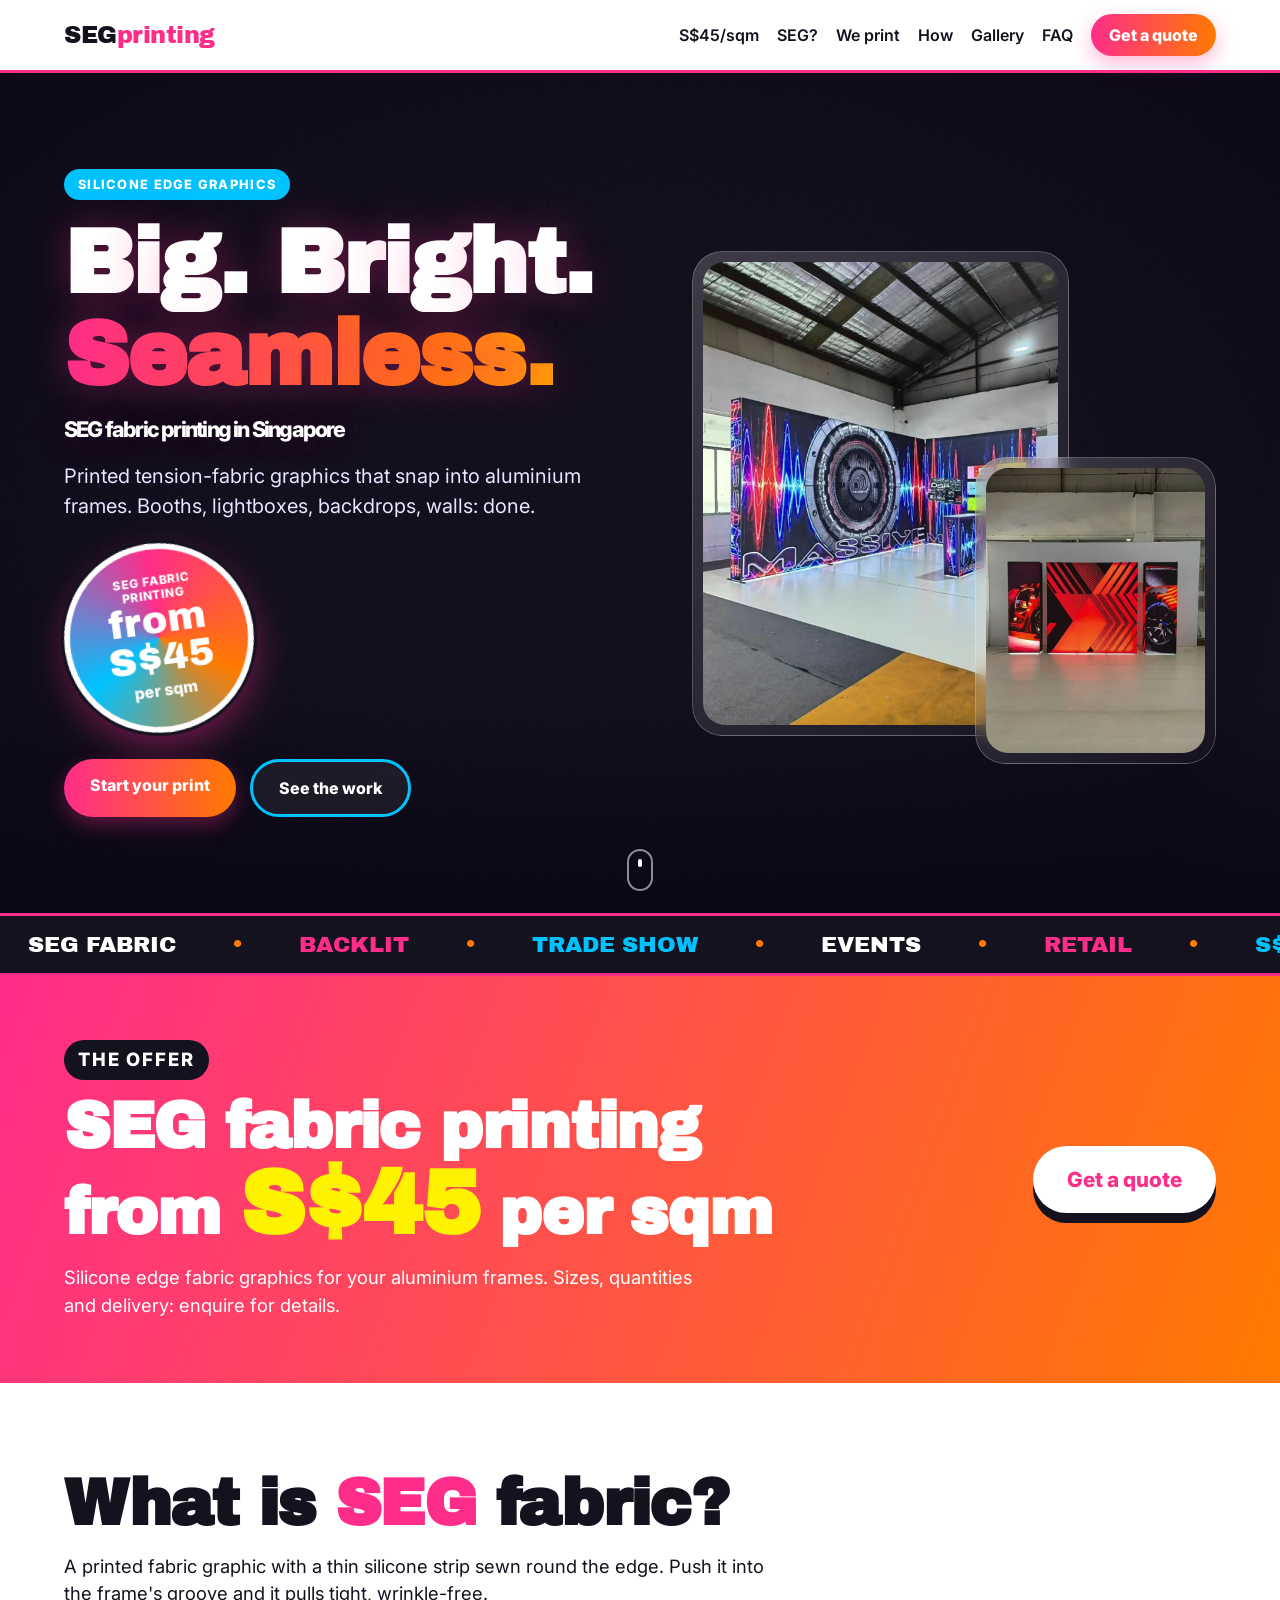
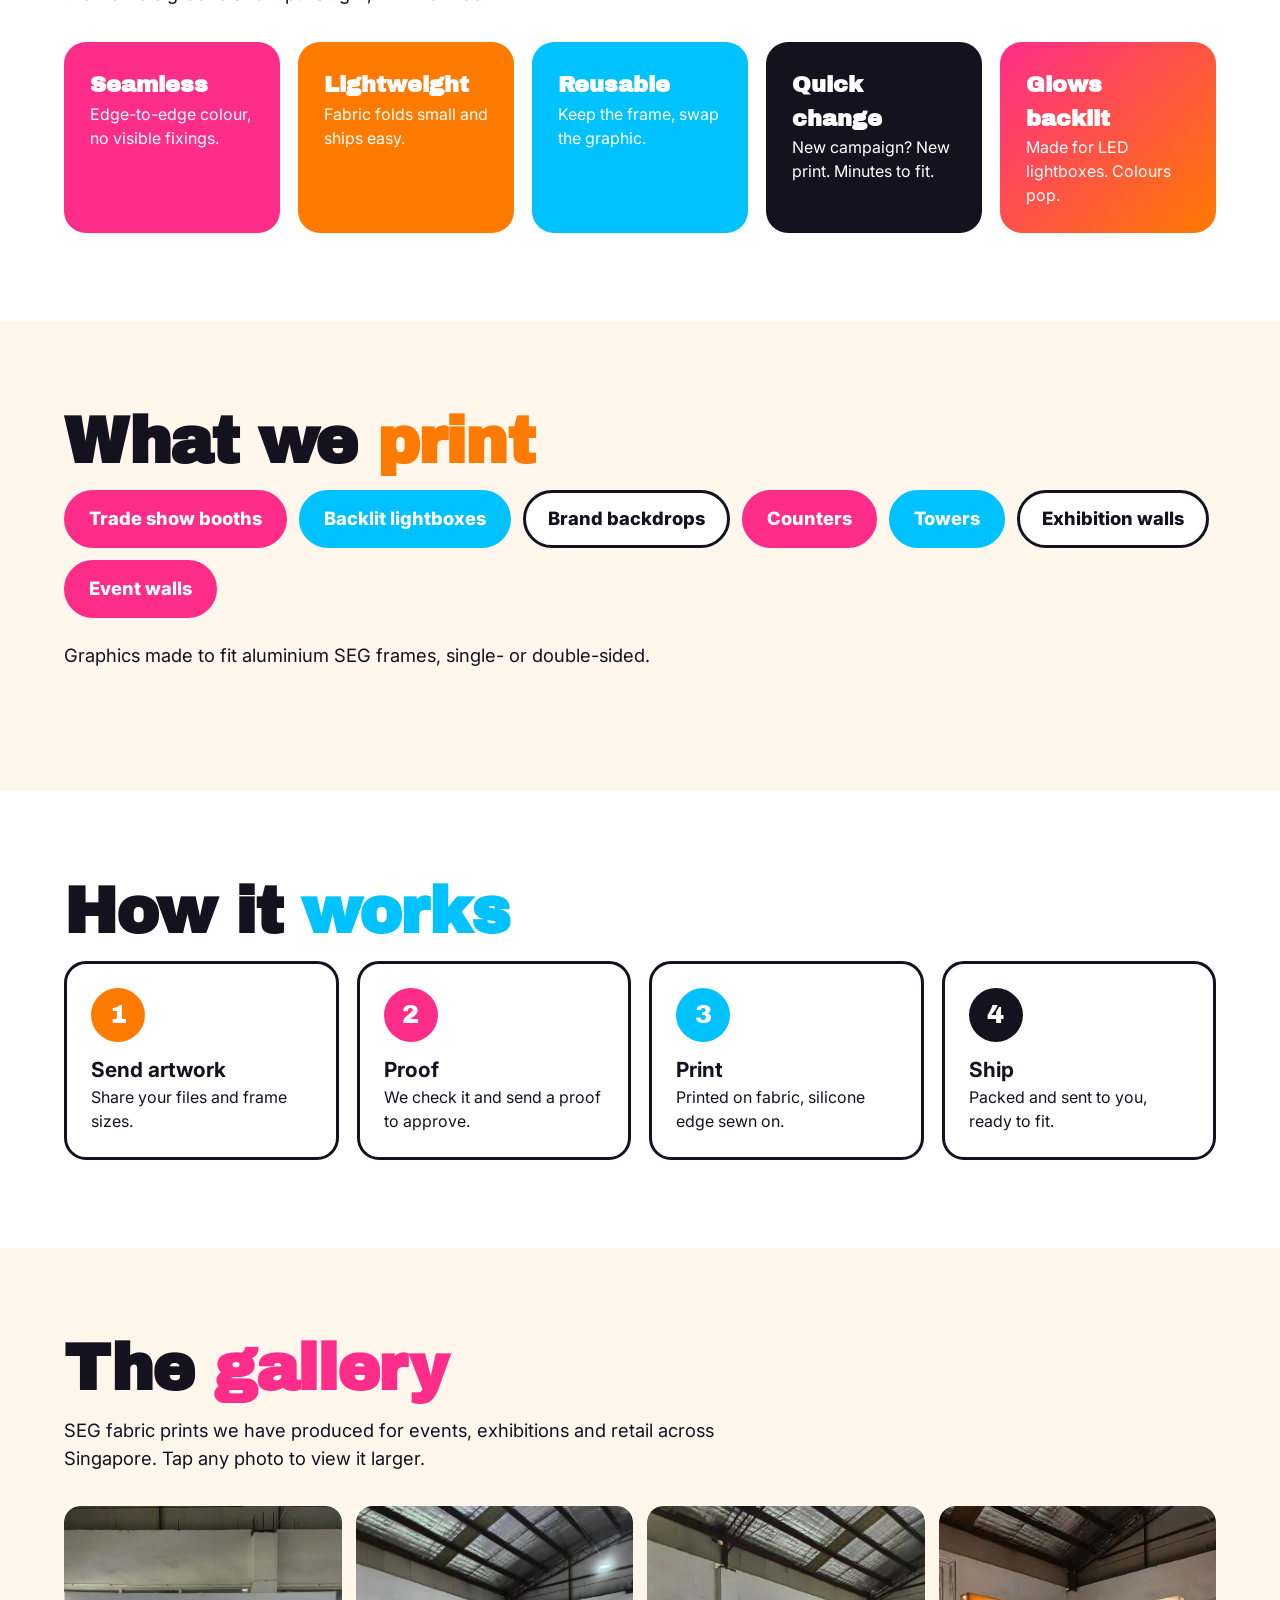
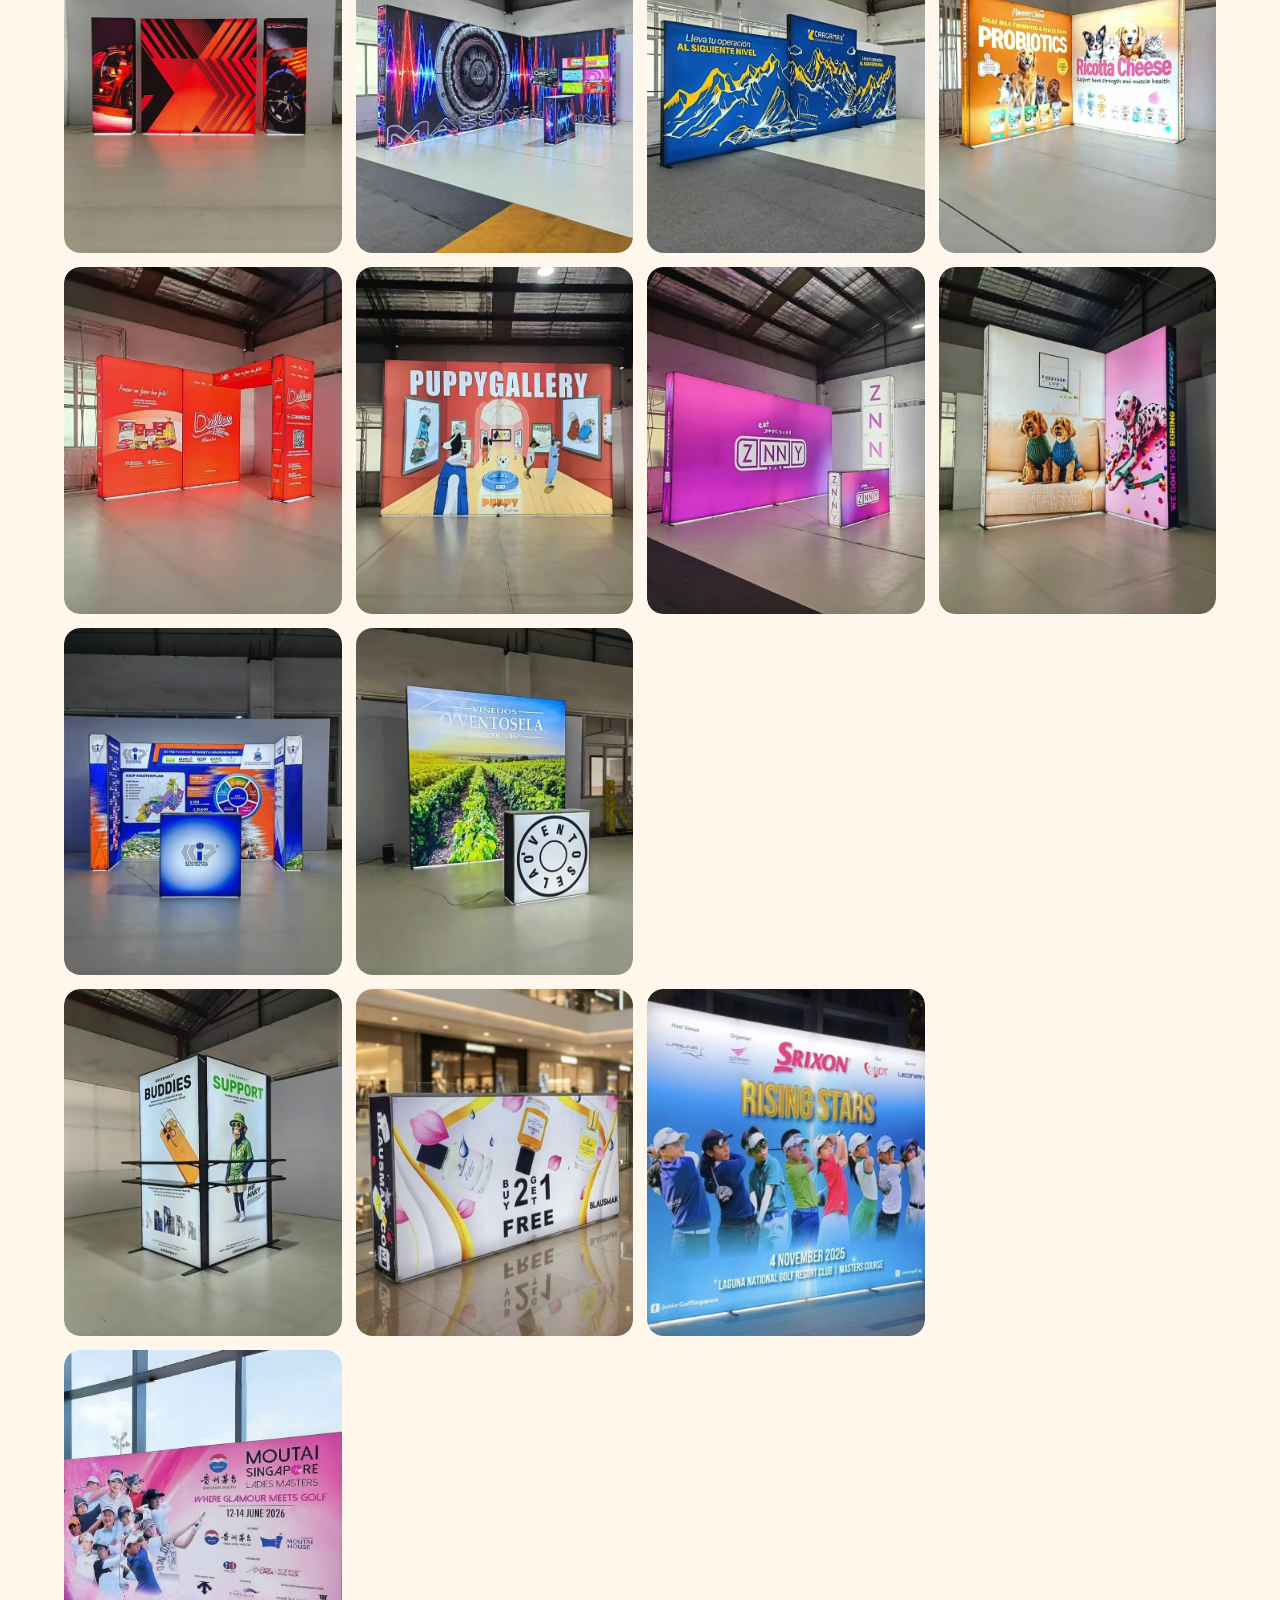
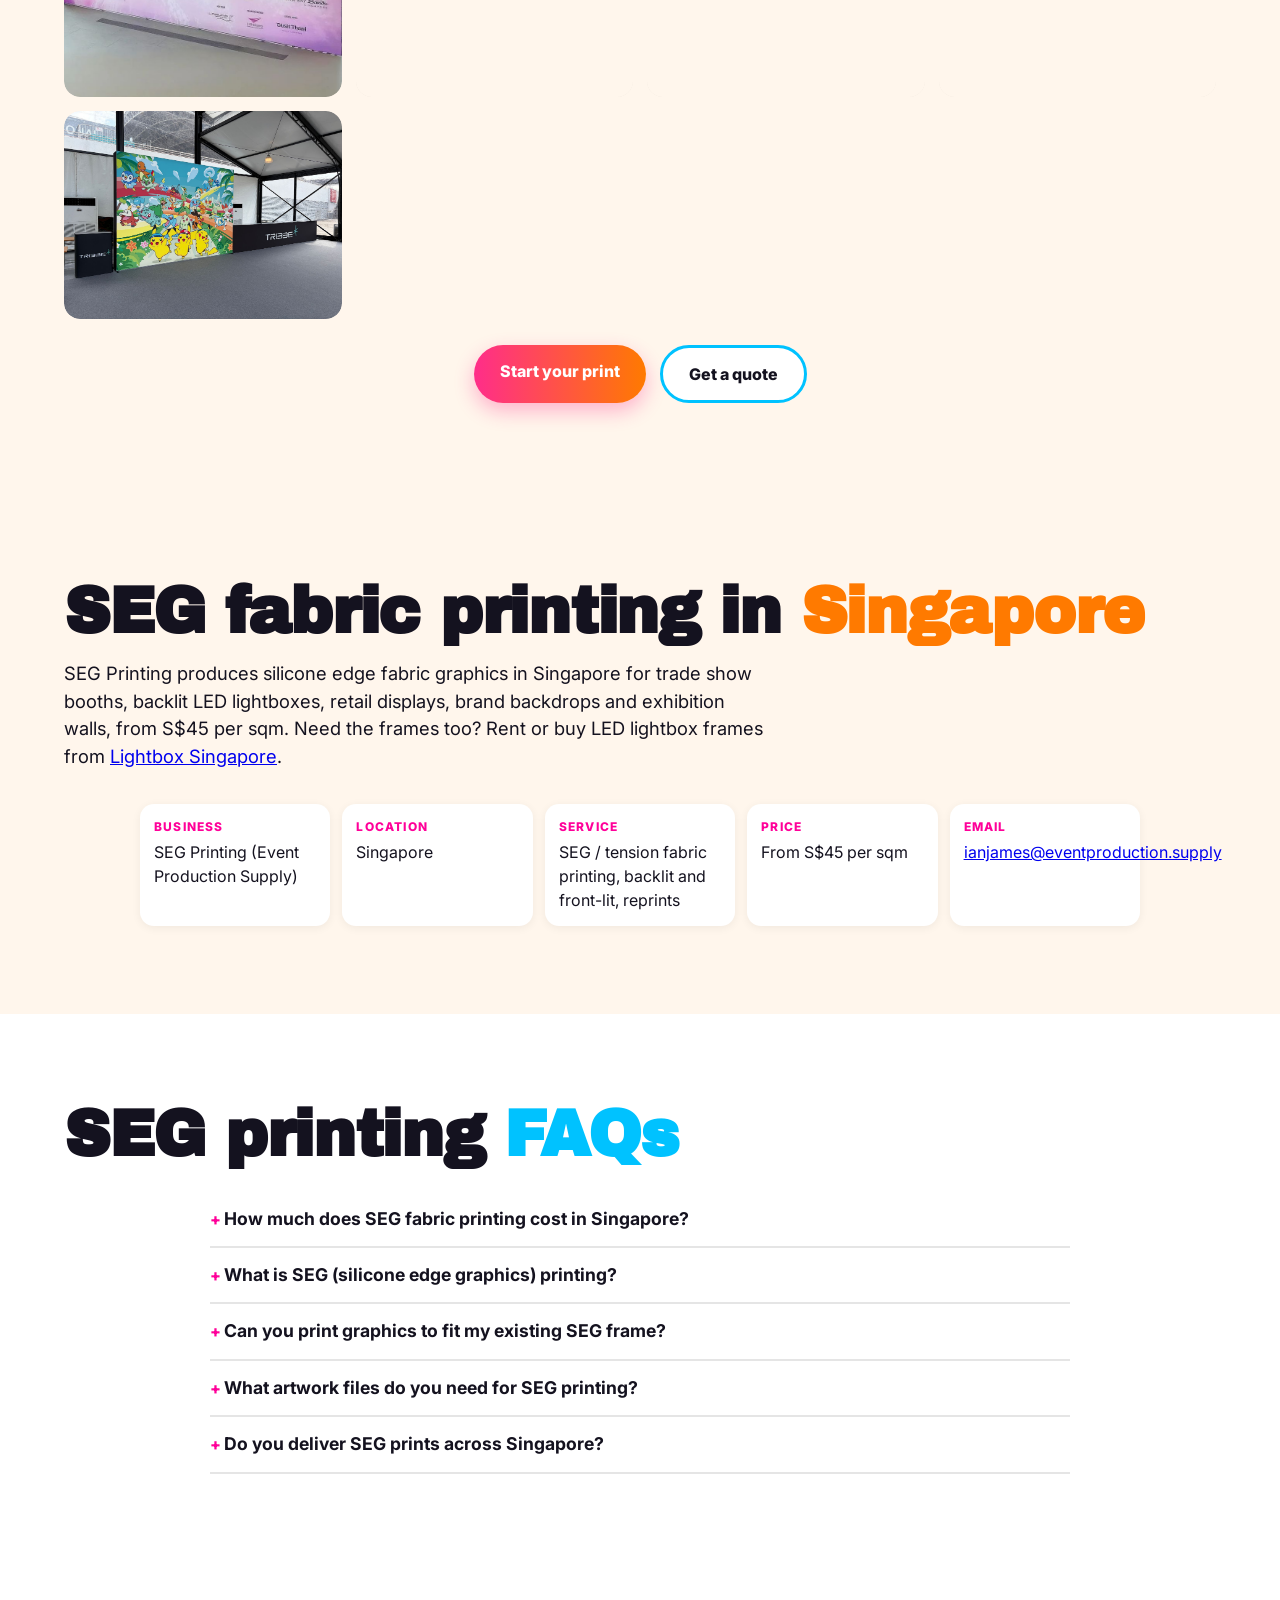
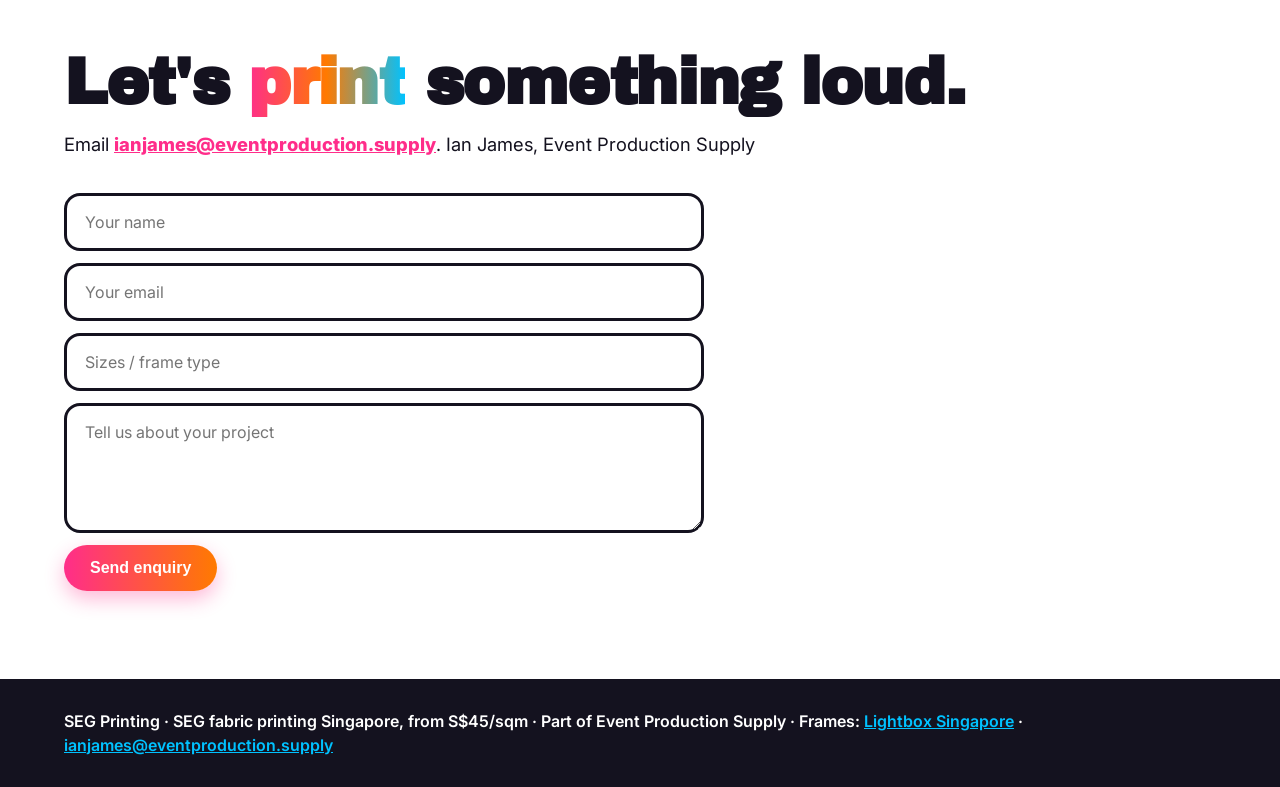
==== commit cefca4e2: "Add fabric backdrop and counters photo to the gallery Keep the original 4:3 frame in a web JPEG and " ====
--- a/index.html
+++ b/index.html
@@ -27,7 +27,7 @@
 <div class="cards"><div class="card c1"><b>Seamless</b><p>Edge-to-edge colour, no visible fixings.</p></div><div class="card c2"><b>Lightweight</b><p>Fabric folds small and ships easy.</p></div><div class="card c3"><b>Reusable</b><p>Keep the frame, swap the graphic.</p></div><div class="card c4"><b>Quick change</b><p>New campaign? New print. Minutes to fit.</p></div><div class="card c5"><b>Glows backlit</b><p>Made for LED lightboxes. Colours pop.</p></div></div></section>
 <section id="print" class="sec alt"><h2>What we <span class="o">print</span></h2><div class="chips"><span>Trade show booths</span><span>Backlit lightboxes</span><span>Brand backdrops</span><span>Counters</span><span>Towers</span><span>Exhibition walls</span><span>Event walls</span></div><p class="sub">Graphics made to fit aluminium SEG frames, single- or double-sided.</p></section>
 <section id="how" class="sec"><h2>How it <span class="c">works</span></h2><ol class="steps"><li><i>1</i><b>Send artwork</b><p>Share your files and frame sizes.</p></li><li><i>2</i><b>Proof</b><p>We check it and send a proof to approve.</p></li><li><i>3</i><b>Print</b><p>Printed on fabric, silicone edge sewn on.</p></li><li><i>4</i><b>Ship</b><p>Packed and sent to you, ready to fit.</p></li></ol></section>
-<section id="gallery" class="sec alt"><h2>The <span class="m">gallery</span></h2><p class="sub">SEG fabric prints we have produced for events, exhibitions and retail across Singapore. Tap any photo to view it larger.</p><div class="gal"><a class="gi" href="images/seg_01.jpg"><img width="1206" height="1570" src="images/seg_01.jpg" alt="SEG silicone edge fabric graphic in a backlit lightbox wall" loading="lazy"></a><a class="gi" href="images/seg_02.jpg"><img width="1206" height="1570" src="images/seg_02.jpg" alt="Printed SEG fabric backdrop glowing on an LED lightbox frame" loading="lazy"></a><a class="gi" href="images/gal-03.jpg"><img src="images/gal-03.jpg" width="691" height="900" alt="Blue mountain landscape printed on a long SEG fabric lightbox wall" loading="lazy" decoding="async"></a><a class="gi" href="images/gal-04.jpg"><img src="images/gal-04.jpg" width="691" height="900" alt="Bright orange promotional SEG prints on backlit lightbox displays" loading="lazy" decoding="async"></a><a class="gi" href="images/gal-05.jpg"><img src="images/gal-05.jpg" width="691" height="900" alt="Red SEG fabric graphics on a backlit lightbox booth" loading="lazy" decoding="async"></a><a class="gi" href="images/gal-06.jpg"><img src="images/gal-06.jpg" width="691" height="900" alt="Puppy Gallery printed SEG fabric lightbox booth" loading="lazy" decoding="async"></a><a class="gi" href="images/gal-08.jpg"><img src="images/gal-08.jpg" width="691" height="900" alt="Pink and magenta backlit SEG fabric lightbox tower display" loading="lazy" decoding="async"></a><a class="gi" href="images/gal-09.jpg"><img src="images/gal-09.jpg" width="691" height="900" alt="Photo print of puppies on a backlit SEG fabric lightbox" loading="lazy" decoding="async"></a><a class="gi" href="images/gal-10.jpg"><img src="images/gal-10.jpg" width="691" height="900" alt="Branded SEG fabric lightbox booth with counter graphics" loading="lazy" decoding="async"></a><a class="gi" href="images/gal-11.jpg"><img src="images/gal-11.jpg" width="691" height="900" alt="Vineyard landscape printed on a backlit SEG lightbox" loading="lazy" decoding="async"></a><a class="gi" href="images/gal-12.jpg"><img src="images/gal-12.jpg" width="691" height="900" alt="Portrait advertising print on a glowing SEG fabric lightbox" loading="lazy" decoding="async"></a><a class="gi" href="images/gal-13.jpg"><img src="images/gal-13.jpg" width="691" height="900" alt="Blue themed SEG fabric lightbox booth with headphone graphics" loading="lazy" decoding="async"></a><a class="gi" href="images/gal-14.jpg"><img src="images/gal-14.jpg" width="691" height="900" alt="Printed drink graphics on backlit SEG fabric lightbox towers" loading="lazy" decoding="async"></a><a class="gi" href="images/gal-16.jpg"><img src="images/gal-16.jpg" width="713" height="900" alt="Retail promotion printed on a large backlit SEG lightbox" loading="lazy" decoding="async"></a><a class="gi" href="images/gal-17.jpg"><img src="images/gal-17.jpg" width="714" height="900" alt="Golf tournament SEG fabric backdrop print" loading="lazy" decoding="async"></a><a class="gi" href="images/gal-18.jpg"><img src="images/gal-18.jpg" width="675" height="900" alt="Orange McLaren SEG fabric corridor walls" loading="lazy" decoding="async"></a><a class="gi" href="images/gal-19.jpg"><img src="images/gal-19.jpg" width="822" height="900" alt="Moutai Singapore Ladies Masters SEG fabric backdrop" loading="lazy" decoding="async"></a><a class="gi" href="images/gal-20.jpg"><img src="images/gal-20.jpg" width="900" height="656" alt="Sophos branded backlit SEG fabric wall" loading="lazy" decoding="async"></a><a class="gi" href="images/gal-21.jpg"><img src="images/gal-21.jpg" width="900" height="675" alt="APOS conference backlit SEG fabric entrance walls" loading="lazy" decoding="async"></a><a class="gi" href="images/gal-22.jpg"><img src="images/gal-22.jpg" width="900" height="812" alt="Ferrari red SEG fabric lightbox wall with logo" loading="lazy" decoding="async"></a></div><div class="cta galcta"><a class="btn glow" href="#contact">Start your print</a><a class="btn ghost" href="mailto:ianjames@eventproduction.supply?subject=SEG%20printing%20quote">Get a quote</a></div></section>
+<section id="gallery" class="sec alt"><h2>The <span class="m">gallery</span></h2><p class="sub">SEG fabric prints we have produced for events, exhibitions and retail across Singapore. Tap any photo to view it larger.</p><div class="gal"><a class="gi" href="images/seg_01.jpg"><img width="1206" height="1570" src="images/seg_01.jpg" alt="SEG silicone edge fabric graphic in a backlit lightbox wall" loading="lazy"></a><a class="gi" href="images/seg_02.jpg"><img width="1206" height="1570" src="images/seg_02.jpg" alt="Printed SEG fabric backdrop glowing on an LED lightbox frame" loading="lazy"></a><a class="gi" href="images/gal-03.jpg"><img src="images/gal-03.jpg" width="691" height="900" alt="Blue mountain landscape printed on a long SEG fabric lightbox wall" loading="lazy" decoding="async"></a><a class="gi" href="images/gal-04.jpg"><img src="images/gal-04.jpg" width="691" height="900" alt="Bright orange promotional SEG prints on backlit lightbox displays" loading="lazy" decoding="async"></a><a class="gi" href="images/gal-05.jpg"><img src="images/gal-05.jpg" width="691" height="900" alt="Red SEG fabric graphics on a backlit lightbox booth" loading="lazy" decoding="async"></a><a class="gi" href="images/gal-06.jpg"><img src="images/gal-06.jpg" width="691" height="900" alt="Puppy Gallery printed SEG fabric lightbox booth" loading="lazy" decoding="async"></a><a class="gi" href="images/gal-08.jpg"><img src="images/gal-08.jpg" width="691" height="900" alt="Pink and magenta backlit SEG fabric lightbox tower display" loading="lazy" decoding="async"></a><a class="gi" href="images/gal-09.jpg"><img src="images/gal-09.jpg" width="691" height="900" alt="Photo print of puppies on a backlit SEG fabric lightbox" loading="lazy" decoding="async"></a><a class="gi" href="images/gal-10.jpg"><img src="images/gal-10.jpg" width="691" height="900" alt="Branded SEG fabric lightbox booth with counter graphics" loading="lazy" decoding="async"></a><a class="gi" href="images/gal-11.jpg"><img src="images/gal-11.jpg" width="691" height="900" alt="Vineyard landscape printed on a backlit SEG lightbox" loading="lazy" decoding="async"></a><a class="gi" href="images/gal-12.jpg"><img src="images/gal-12.jpg" width="691" height="900" alt="Portrait advertising print on a glowing SEG fabric lightbox" loading="lazy" decoding="async"></a><a class="gi" href="images/gal-13.jpg"><img src="images/gal-13.jpg" width="691" height="900" alt="Blue themed SEG fabric lightbox booth with headphone graphics" loading="lazy" decoding="async"></a><a class="gi" href="images/gal-14.jpg"><img src="images/gal-14.jpg" width="691" height="900" alt="Printed drink graphics on backlit SEG fabric lightbox towers" loading="lazy" decoding="async"></a><a class="gi" href="images/gal-16.jpg"><img src="images/gal-16.jpg" width="713" height="900" alt="Retail promotion printed on a large backlit SEG lightbox" loading="lazy" decoding="async"></a><a class="gi" href="images/gal-17.jpg"><img src="images/gal-17.jpg" width="714" height="900" alt="Golf tournament SEG fabric backdrop print" loading="lazy" decoding="async"></a><a class="gi" href="images/gal-18.jpg"><img src="images/gal-18.jpg" width="675" height="900" alt="Orange McLaren SEG fabric corridor walls" loading="lazy" decoding="async"></a><a class="gi" href="images/gal-19.jpg"><img src="images/gal-19.jpg" width="822" height="900" alt="Moutai Singapore Ladies Masters SEG fabric backdrop" loading="lazy" decoding="async"></a><a class="gi" href="images/gal-20.jpg"><img src="images/gal-20.jpg" width="900" height="656" alt="Sophos branded backlit SEG fabric wall" loading="lazy" decoding="async"></a><a class="gi" href="images/gal-21.jpg"><img src="images/gal-21.jpg" width="900" height="675" alt="APOS conference backlit SEG fabric entrance walls" loading="lazy" decoding="async"></a><a class="gi" href="images/gal-22.jpg"><img src="images/gal-22.jpg" width="900" height="812" alt="Ferrari red SEG fabric lightbox wall with logo" loading="lazy" decoding="async"></a><a class="gi gi-wide" href="images/gal-23.jpg"><img src="images/gal-23.jpg" width="1800" height="1350" alt="Printed fabric backdrop and matching black counters inside an event tent" loading="lazy" decoding="async"></a></div><div class="cta galcta"><a class="btn glow" href="#contact">Start your print</a><a class="btn ghost" href="mailto:ianjames@eventproduction.supply?subject=SEG%20printing%20quote">Get a quote</a></div></section>
 <div class="lb" id="lb" hidden role="dialog" aria-modal="true" aria-label="Photo viewer"><button class="lb-x" aria-label="Close">&times;</button><button class="lb-p" aria-label="Previous photo">&#8249;</button><figure><img alt=""><figcaption></figcaption></figure><button class="lb-n" aria-label="Next photo">&#8250;</button></div>
 <section id="about" class="sec alt"><h2>SEG fabric printing in <span class="o">Singapore</span></h2><p class="sub">SEG Printing produces silicone edge fabric graphics in Singapore for trade show booths, backlit LED lightboxes, retail displays, brand backdrops and exhibition walls, from S$45 per sqm. Need the frames too? Rent or buy LED lightbox frames from <a href="https://lightboxasia.com/">Lightbox Singapore</a>.</p>
 <dl class="facts"><div><dt>Business</dt><dd>SEG Printing (Event Production Supply)</dd></div><div><dt>Location</dt><dd>Singapore</dd></div><div><dt>Service</dt><dd>SEG / tension fabric printing, backlit and front-lit, reprints</dd></div><div><dt>Price</dt><dd>From S$45 per sqm</dd></div><div><dt>Email</dt><dd><a href="mailto:ianjames@eventproduction.supply">ianjames@eventproduction.supply</a></dd></div></dl></section>
--- a/cine.css
+++ b/cine.css
@@ -47,7 +47,9 @@
 .ready .split .ch{opacity:1!important;filter:none!important;transform:none!important}
 .gal{display:grid;grid-template-columns:repeat(4,1fr);gap:14px;margin-top:24px}
 .gal .gi{display:block;aspect-ratio:4/5;border-radius:16px;overflow:hidden;-webkit-mask-image:-webkit-radial-gradient(white,black);box-shadow:0 10px 30px #0002;position:relative}
+.gal .gi.gi-wide{aspect-ratio:4/3;align-self:start}
 .gal img{display:block;width:100%;height:100%;object-fit:cover;-webkit-transition:-webkit-transform .5s ease;transition:transform .5s ease}
+.gal .gi.gi-wide img{object-fit:contain}
 .gal .gi:hover img{-webkit-transform:scale(1.05);transform:scale(1.05)}
 .gal .gi.gr{opacity:0;-webkit-transform:translateY(24px);transform:translateY(24px);-webkit-transition:opacity .7s ease,-webkit-transform .7s ease;transition:opacity .7s ease,transform .7s ease}
 .gal .gi.gr.in{opacity:1;-webkit-transform:none;transform:none}
@@ -64,4 +66,4 @@
 .lb-x{top:16px;right:16px}.lb-p{left:14px;top:50%;margin-top:-24px}.lb-n{right:14px;top:50%;margin-top:-24px}
 @media(max-width:600px){.lb-p,.lb-n{top:auto;bottom:18px;margin:0}.lb-p{left:calc(50% - 60px)}.lb-n{right:calc(50% - 60px)}}
 html.lb-open,html.lb-open body{overflow:hidden}
-@supports not (aspect-ratio:1){.gal .gi{height:0;padding-bottom:125%}.gal img{position:absolute;top:0;left:0}}
+@supports not (aspect-ratio:1){.gal .gi{height:0;padding-bottom:125%}.gal .gi.gi-wide{padding-bottom:75%}.gal img{position:absolute;top:0;left:0}}
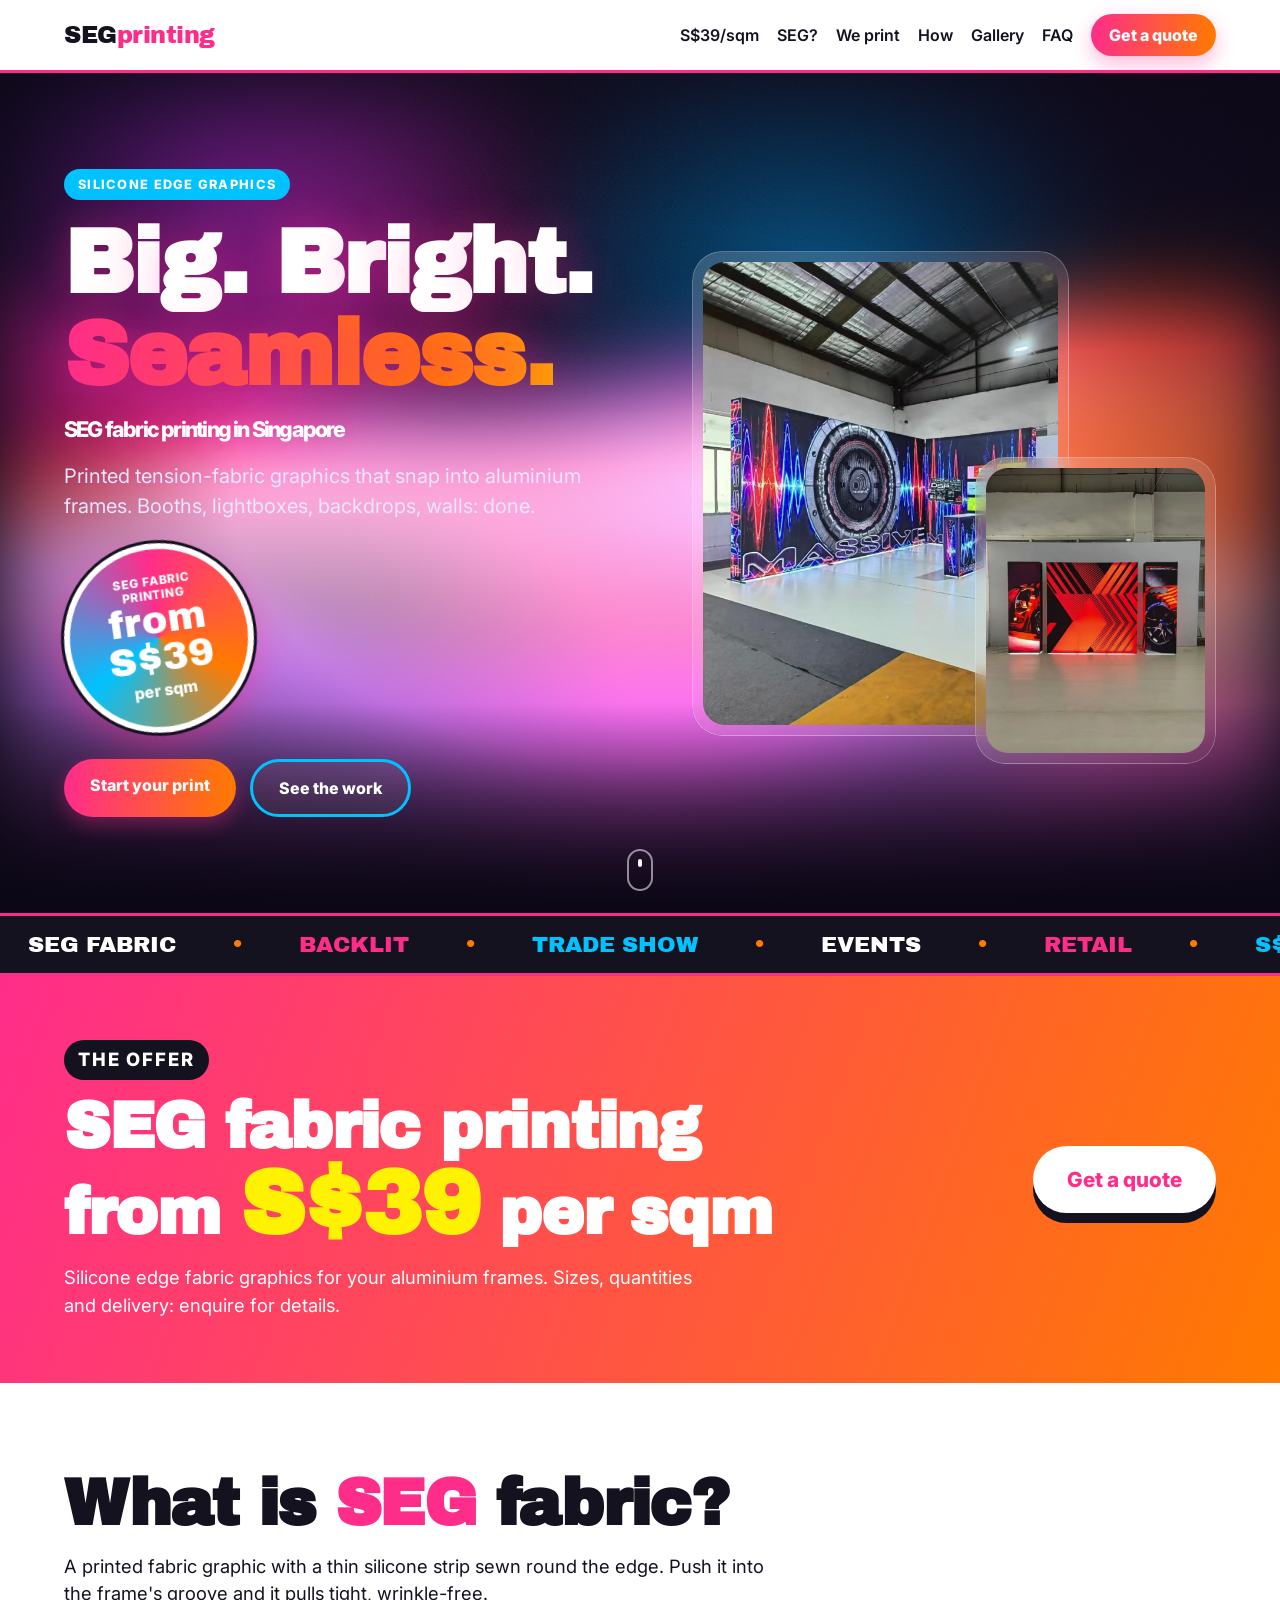
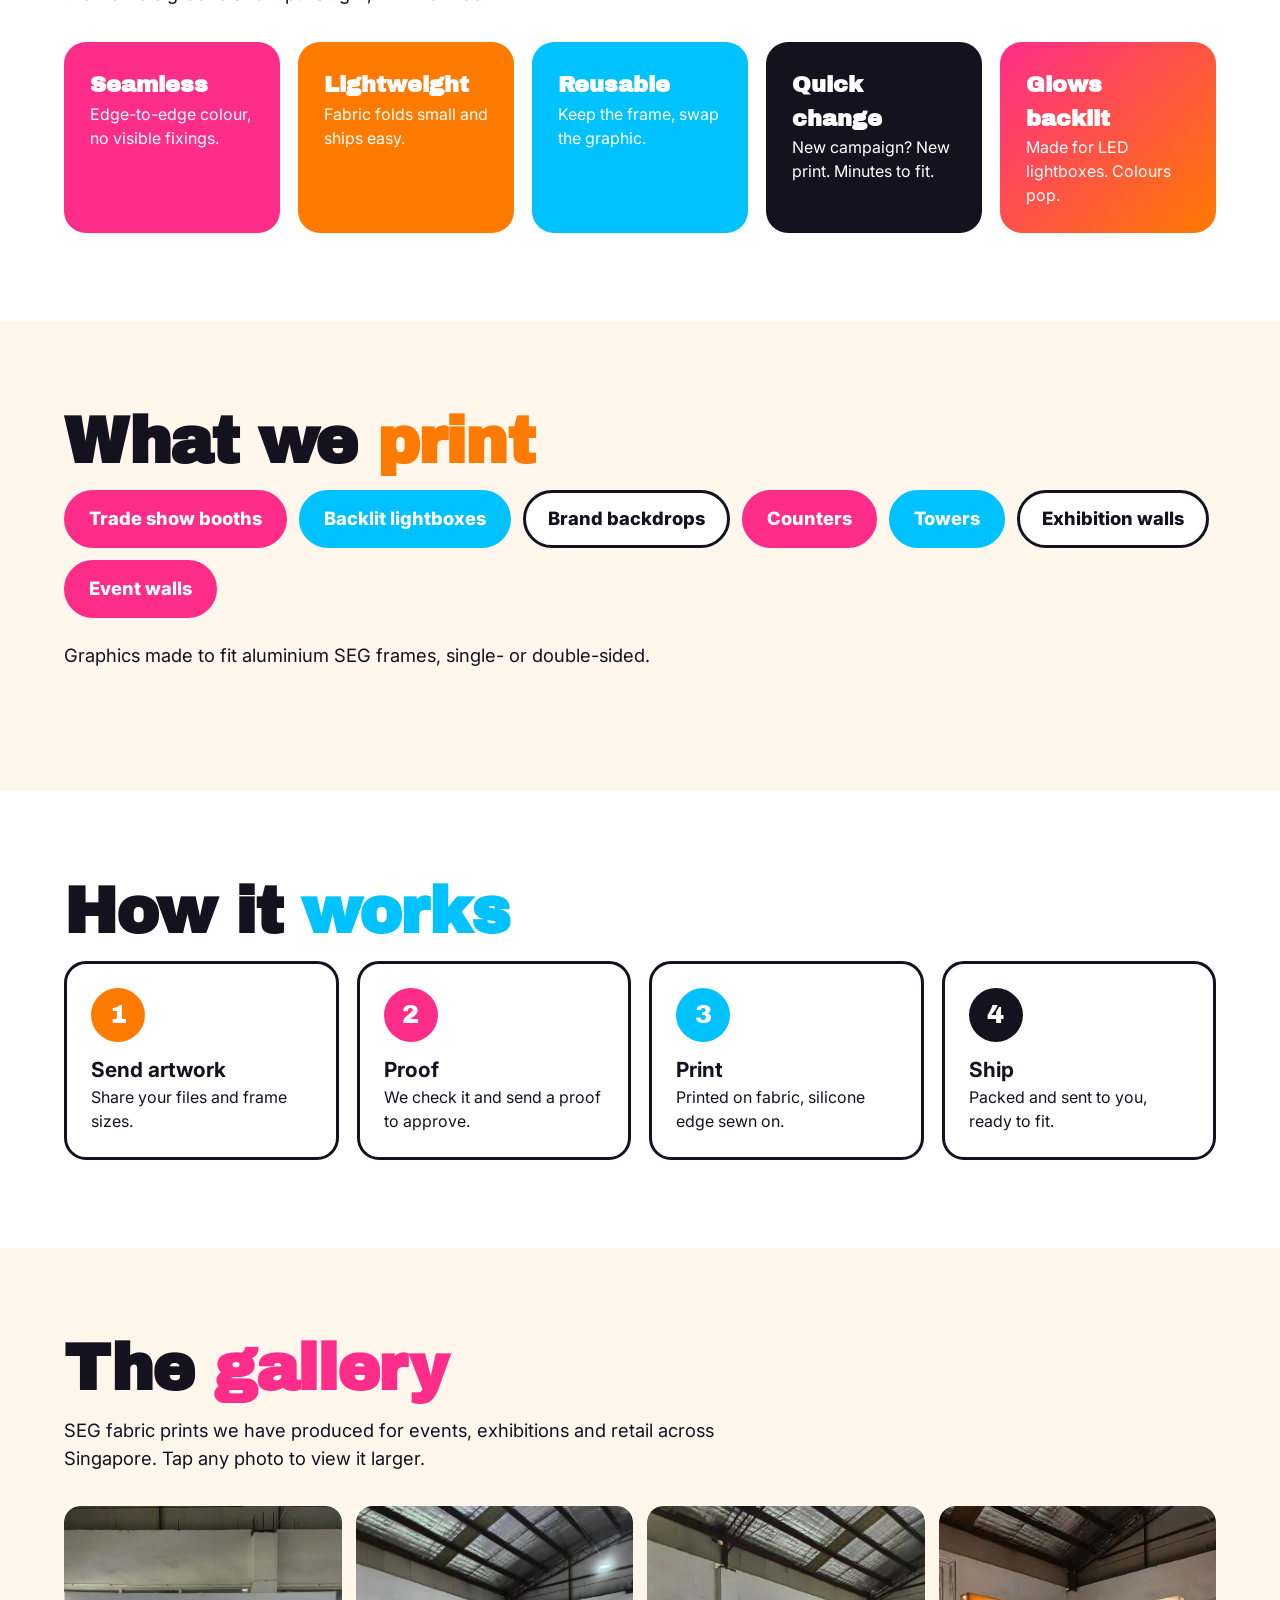
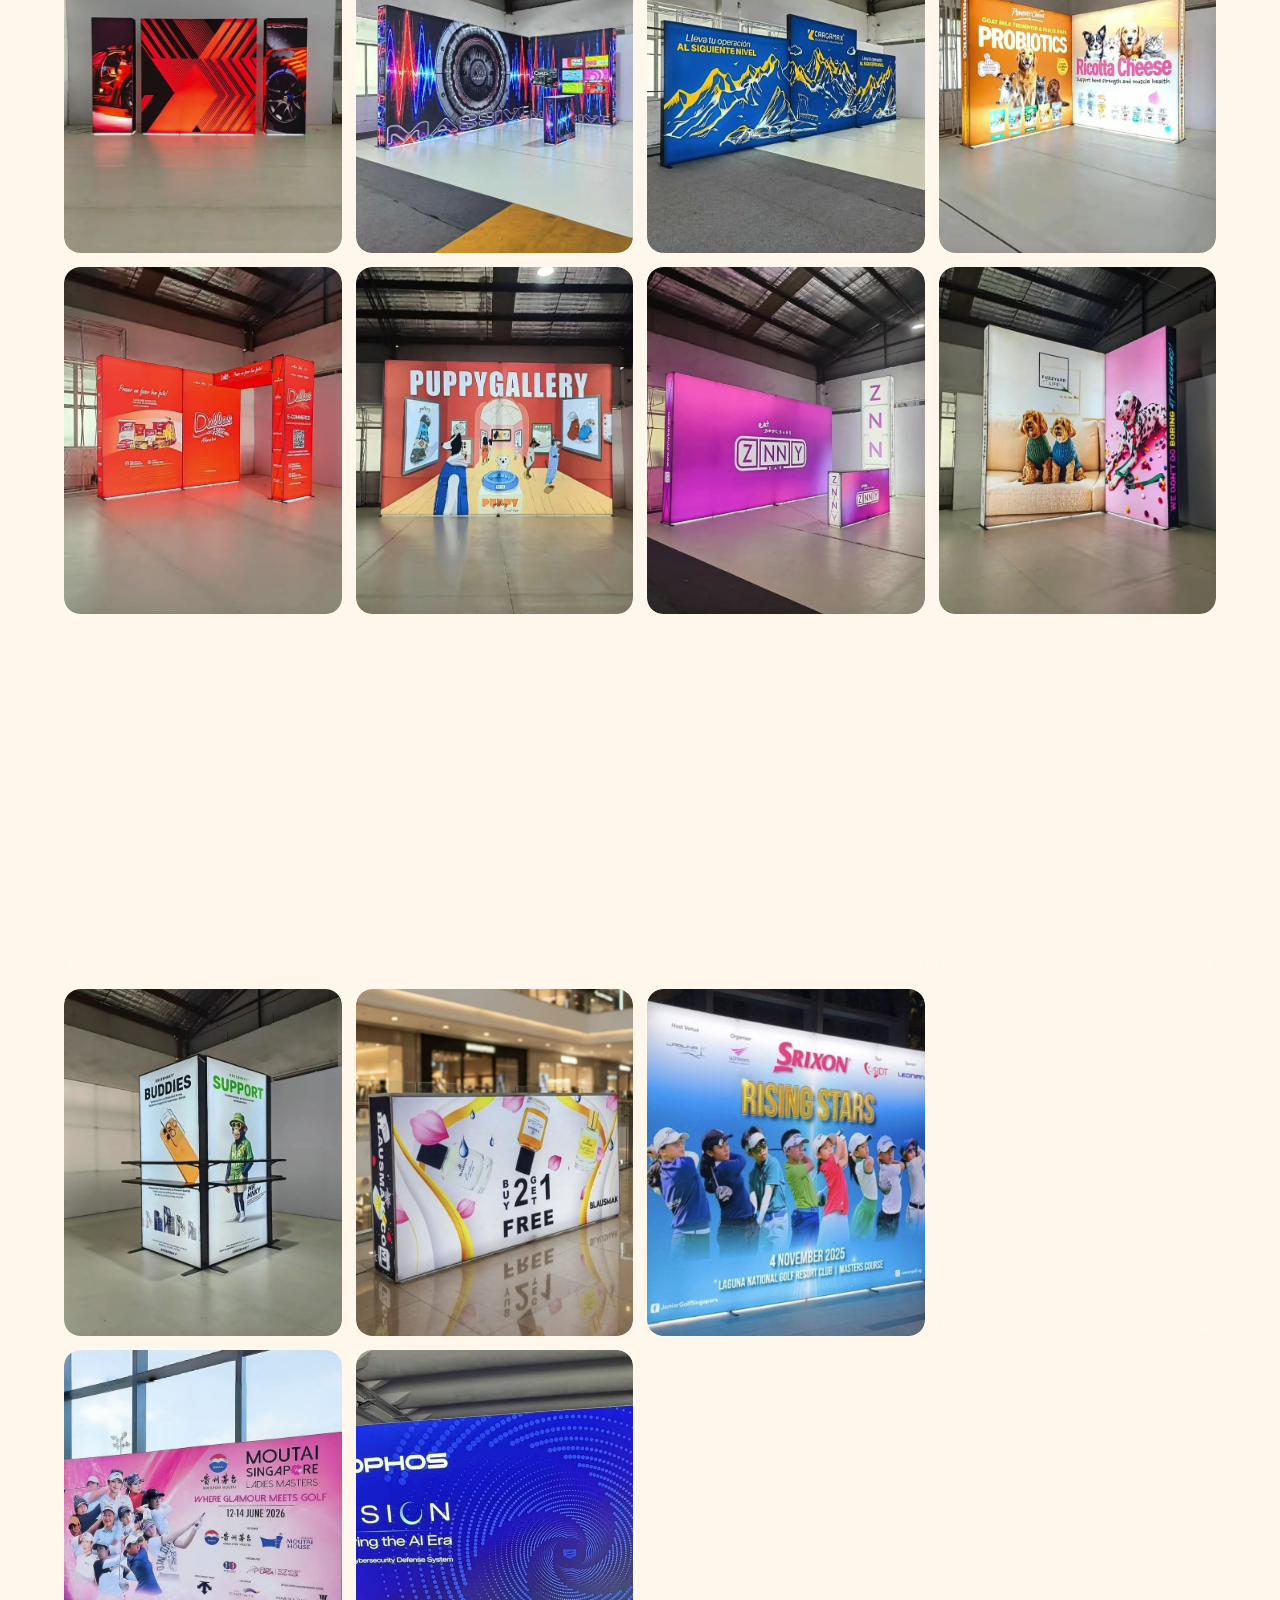
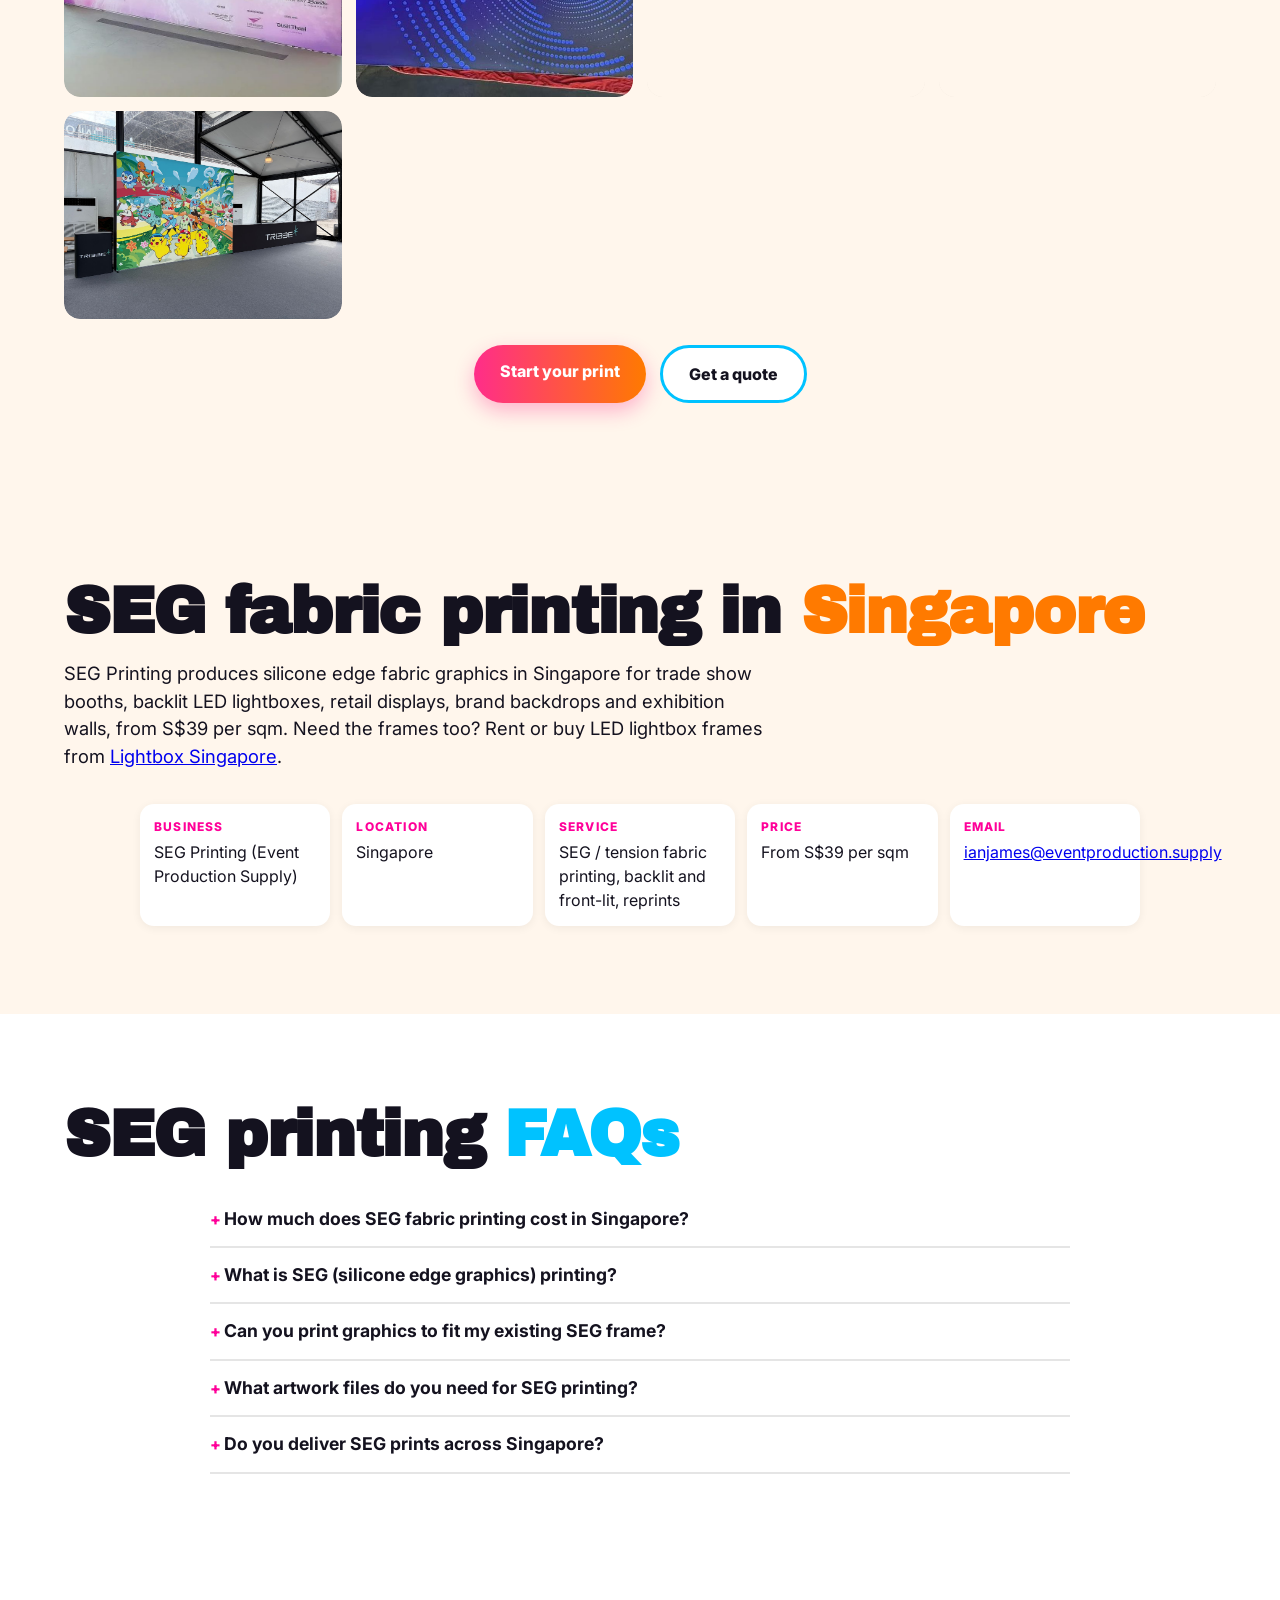
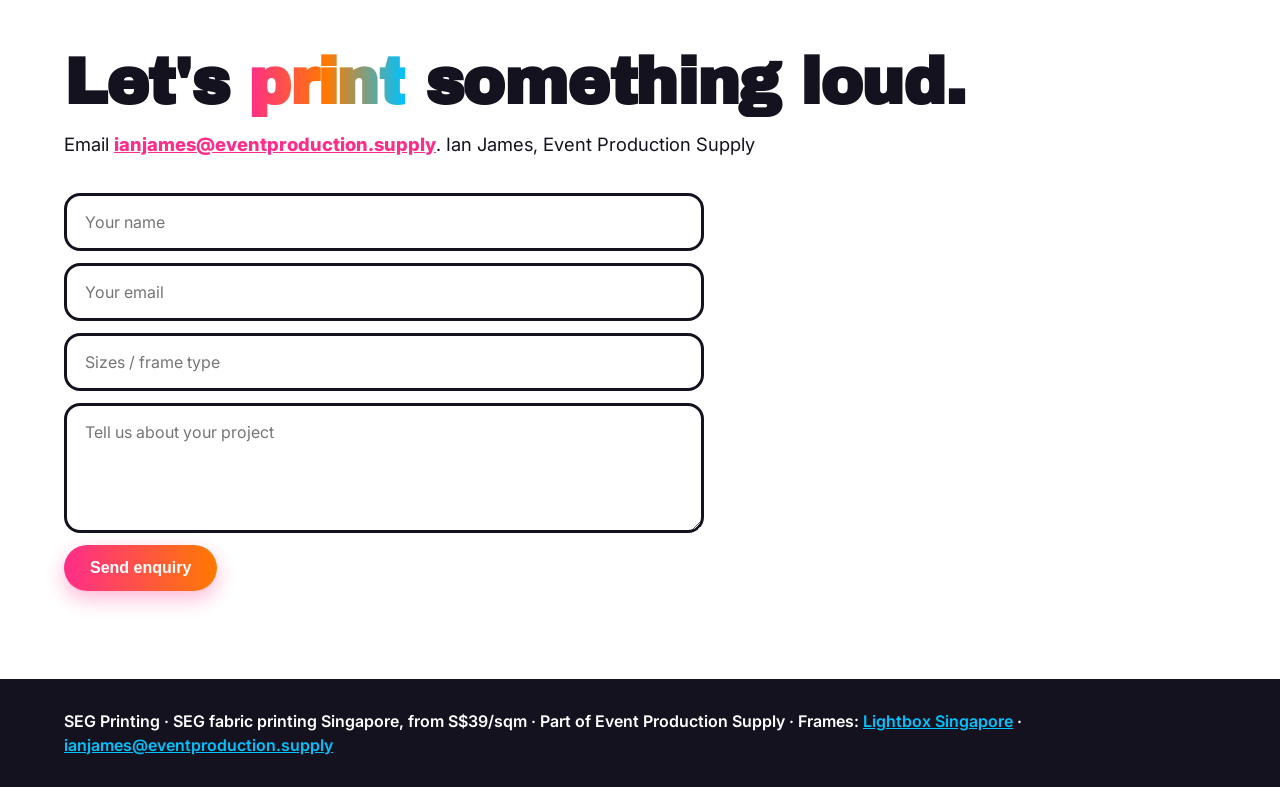
==== commit 1e634076: "Update SEG printing price to S$39 per sqm" ====
--- a/index.html
+++ b/index.html
@@ -1,40 +1,40 @@
 <!doctype html><html lang="en-SG"><head><meta charset="utf-8"><meta name="viewport" content="width=device-width,initial-scale=1">
-<title>SEG Fabric Printing Singapore from S$45/sqm | Silicone Edge Graphics</title>
-<meta name="description" content="SEG fabric printing in Singapore from S$45 per sqm. Silicone edge graphics for lightboxes, trade show booths, backdrops and SEG frames. Proof before print, delivered island-wide.">
+<title>SEG Fabric Printing Singapore from S$39/sqm | Silicone Edge Graphics</title>
+<meta name="description" content="SEG fabric printing in Singapore from S$39 per sqm. Silicone edge graphics for lightboxes, trade show booths, backdrops and SEG frames. Proof before print, delivered island-wide.">
 <link rel="canonical" href="https://segprinting.com/"><link rel="alternate" hreflang="en-SG" href="https://segprinting.com/"><link rel="alternate" hreflang="x-default" href="https://segprinting.com/">
 <meta name="robots" content="index,follow,max-image-preview:large">
 <meta name="geo.region" content="SG"><meta name="geo.placename" content="Singapore"><meta name="geo.position" content="1.3521;103.8198"><meta name="ICBM" content="1.3521, 103.8198">
-<meta property="og:type" content="website"><meta property="og:site_name" content="SEG Printing"><meta property="og:locale" content="en_SG"><meta property="og:url" content="https://segprinting.com/"><meta property="og:title" content="SEG Fabric Printing Singapore from S$45/sqm | Silicone Edge Graphics"><meta property="og:description" content="SEG fabric printing in Singapore from S$45 per sqm. Silicone edge graphics for lightboxes, trade show booths, backdrops and SEG frames. Proof before print, delivered island-wide."><meta property="og:image" content="https://segprinting.com/images/og-seg-printing.jpg"><meta property="og:image:width" content="1200"><meta property="og:image:height" content="630"><meta property="og:image:alt" content="Backlit SEG fabric print on a lightbox wall">
-<meta name="twitter:card" content="summary_large_image"><meta name="twitter:title" content="SEG Fabric Printing Singapore from S$45/sqm | Silicone Edge Graphics"><meta name="twitter:description" content="SEG fabric printing in Singapore from S$45 per sqm. Silicone edge graphics for lightboxes, trade show booths, backdrops and SEG frames. Proof before print, delivered island-wide."><meta name="twitter:image" content="https://segprinting.com/images/og-seg-printing.jpg">
+<meta property="og:type" content="website"><meta property="og:site_name" content="SEG Printing"><meta property="og:locale" content="en_SG"><meta property="og:url" content="https://segprinting.com/"><meta property="og:title" content="SEG Fabric Printing Singapore from S$39/sqm | Silicone Edge Graphics"><meta property="og:description" content="SEG fabric printing in Singapore from S$39 per sqm. Silicone edge graphics for lightboxes, trade show booths, backdrops and SEG frames. Proof before print, delivered island-wide."><meta property="og:image" content="https://segprinting.com/images/og-seg-printing.jpg"><meta property="og:image:width" content="1200"><meta property="og:image:height" content="630"><meta property="og:image:alt" content="Backlit SEG fabric print on a lightbox wall">
+<meta name="twitter:card" content="summary_large_image"><meta name="twitter:title" content="SEG Fabric Printing Singapore from S$39/sqm | Silicone Edge Graphics"><meta name="twitter:description" content="SEG fabric printing in Singapore from S$39 per sqm. Silicone edge graphics for lightboxes, trade show booths, backdrops and SEG frames. Proof before print, delivered island-wide."><meta name="twitter:image" content="https://segprinting.com/images/og-seg-printing.jpg">
 <link rel="icon" href="/favicon.ico" sizes="any"><link rel="icon" type="image/png" sizes="32x32" href="/favicon-32.png"><link rel="apple-touch-icon" href="/apple-touch-icon.png"><link rel="manifest" href="/site.webmanifest"><meta name="theme-color" content="#ff0099">
 <link rel="preload" as="image" href="images/seg_02.jpg" fetchpriority="high">
-<script type="application/ld+json">{"@context": "https://schema.org", "@type": "LocalBusiness", "@id": "https://segprinting.com/#business", "name": "SEG Printing", "alternateName": "SEG Printing Singapore", "parentOrganization": {"@type": "Organization", "name": "Event Production Supply"}, "url": "https://segprinting.com/", "image": "https://segprinting.com/images/og-seg-printing.jpg", "logo": "https://segprinting.com/icon-512.png", "email": "ianjames@eventproduction.supply", "priceRange": "S$45 per sqm", "address": {"@type": "PostalAddress", "addressLocality": "Singapore", "addressCountry": "SG"}, "areaServed": {"@type": "Country", "name": "Singapore"}, "sameAs": ["https://lightboxasia.com/"]}</script>
-<script type="application/ld+json">{"@context": "https://schema.org", "@type": "Service", "name": "SEG fabric printing", "serviceType": "Silicone edge graphics (SEG) fabric printing", "provider": {"@id": "https://segprinting.com/#business"}, "areaServed": {"@type": "Country", "name": "Singapore"}, "offers": {"@type": "Offer", "priceCurrency": "SGD", "price": "45", "priceSpecification": {"@type": "UnitPriceSpecification", "price": "45", "priceCurrency": "SGD", "unitCode": "MTK", "unitText": "per square metre"}, "availability": "https://schema.org/InStock", "url": "https://segprinting.com/"}}</script>
+<script type="application/ld+json">{"@context": "https://schema.org", "@type": "LocalBusiness", "@id": "https://segprinting.com/#business", "name": "SEG Printing", "alternateName": "SEG Printing Singapore", "parentOrganization": {"@type": "Organization", "name": "Event Production Supply"}, "url": "https://segprinting.com/", "image": "https://segprinting.com/images/og-seg-printing.jpg", "logo": "https://segprinting.com/icon-512.png", "email": "ianjames@eventproduction.supply", "priceRange": "S$39 per sqm", "address": {"@type": "PostalAddress", "addressLocality": "Singapore", "addressCountry": "SG"}, "areaServed": {"@type": "Country", "name": "Singapore"}, "sameAs": ["https://lightboxasia.com/"]}</script>
+<script type="application/ld+json">{"@context": "https://schema.org", "@type": "Service", "name": "SEG fabric printing", "serviceType": "Silicone edge graphics (SEG) fabric printing", "provider": {"@id": "https://segprinting.com/#business"}, "areaServed": {"@type": "Country", "name": "Singapore"}, "offers": {"@type": "Offer", "priceCurrency": "SGD", "price": "39", "priceSpecification": {"@type": "UnitPriceSpecification", "price": "45", "priceCurrency": "SGD", "unitCode": "MTK", "unitText": "per square metre"}, "availability": "https://schema.org/InStock", "url": "https://segprinting.com/"}}</script>
 <script type="application/ld+json">{"@context": "https://schema.org", "@type": "WebSite", "name": "SEG Printing", "url": "https://segprinting.com/", "inLanguage": "en-SG"}</script>
-<script type="application/ld+json">{"@context": "https://schema.org", "@type": "FAQPage", "mainEntity": [{"@type": "Question", "name": "How much does SEG fabric printing cost in Singapore?", "acceptedAnswer": {"@type": "Answer", "text": "SEG fabric printing starts from S$45 per square metre. Price is calculated on the printed graphic area, so a 3 × 2.24 m wall graphic is about 6.7 sqm. The silicone edge is sewn on as part of the print. Email us your sizes and quantities for an exact quote including delivery in Singapore."}}, {"@type": "Question", "name": "What is SEG (silicone edge graphics) printing?", "acceptedAnswer": {"@type": "Answer", "text": "SEG printing is dye-sublimation printing on stretch fabric, finished with a thin silicone strip sewn around the edge. The strip pushes into the groove of an aluminium SEG frame so the fabric pulls tight and wrinkle-free. It is used for backlit lightboxes, trade show booths, backdrops, counters and exhibition walls."}}, {"@type": "Question", "name": "Can you print graphics to fit my existing SEG frame?", "acceptedAnswer": {"@type": "Answer", "text": "Yes. Send us the graphic size or the frame's outer size and profile, and we print replacement fabric to fit. Reprints are a low-cost way to refresh a lightbox or booth for a new campaign while keeping the same aluminium frames. Both backlit and front-lit (non-lit) fabric options are available."}}, {"@type": "Question", "name": "What artwork files do you need for SEG printing?", "acceptedAnswer": {"@type": "Answer", "text": "Supply print-ready PDF, TIFF or high-resolution JPG at full size or to scale, in CMYK, with around 100–150 dpi at full size and bleed as advised for your frame. Keep text and logos away from the silicone edge. We check every file and send a proof for approval before printing."}}, {"@type": "Question", "name": "Do you deliver SEG prints across Singapore?", "acceptedAnswer": {"@type": "Answer", "text": "Yes. Printed SEG fabric graphics are folded or rolled, packed and delivered anywhere in Singapore, ready to push into your frames. Tell us your event date when you enquire so we can plan production and delivery in time for your exhibition or install."}}]}</script>
+<script type="application/ld+json">{"@context": "https://schema.org", "@type": "FAQPage", "mainEntity": [{"@type": "Question", "name": "How much does SEG fabric printing cost in Singapore?", "acceptedAnswer": {"@type": "Answer", "text": "SEG fabric printing starts from S$39 per square metre. Price is calculated on the printed graphic area, so a 3 × 2.24 m wall graphic is about 6.7 sqm. The silicone edge is sewn on as part of the print. Email us your sizes and quantities for an exact quote including delivery in Singapore."}}, {"@type": "Question", "name": "What is SEG (silicone edge graphics) printing?", "acceptedAnswer": {"@type": "Answer", "text": "SEG printing is dye-sublimation printing on stretch fabric, finished with a thin silicone strip sewn around the edge. The strip pushes into the groove of an aluminium SEG frame so the fabric pulls tight and wrinkle-free. It is used for backlit lightboxes, trade show booths, backdrops, counters and exhibition walls."}}, {"@type": "Question", "name": "Can you print graphics to fit my existing SEG frame?", "acceptedAnswer": {"@type": "Answer", "text": "Yes. Send us the graphic size or the frame's outer size and profile, and we print replacement fabric to fit. Reprints are a low-cost way to refresh a lightbox or booth for a new campaign while keeping the same aluminium frames. Both backlit and front-lit (non-lit) fabric options are available."}}, {"@type": "Question", "name": "What artwork files do you need for SEG printing?", "acceptedAnswer": {"@type": "Answer", "text": "Supply print-ready PDF, TIFF or high-resolution JPG at full size or to scale, in CMYK, with around 100–150 dpi at full size and bleed as advised for your frame. Keep text and logos away from the silicone edge. We check every file and send a proof for approval before printing."}}, {"@type": "Question", "name": "Do you deliver SEG prints across Singapore?", "acceptedAnswer": {"@type": "Answer", "text": "Yes. Printed SEG fabric graphics are folded or rolled, packed and delivered anywhere in Singapore, ready to push into your frames. Tell us your event date when you enquire so we can plan production and delivery in time for your exhibition or install."}}]}</script>
 <link rel="preconnect" href="https://fonts.googleapis.com"><link href="https://fonts.googleapis.com/css2?family=Archivo+Black&family=Inter:wght@400;600;800&display=swap" rel="stylesheet">
 <link rel="stylesheet" href="style.css"><link rel="stylesheet" href="cine.css"><script src="gallery.js" defer></script><script src="cine.js" defer></script>
 </head><body>
-<header class="nav"><a class="logo" href="#top">SEG<span>printing</span></a><nav aria-label="Main"><a href="#offer">S$45/sqm</a><a href="#what">SEG?</a><a href="#print">We print</a><a href="#how">How</a><a href="#gallery">Gallery</a><a href="#faq">FAQ</a><a class="btn sm" href="#contact">Get a quote</a></nav></header>
+<header class="nav"><a class="logo" href="#top">SEG<span>printing</span></a><nav aria-label="Main"><a href="#offer">S$39/sqm</a><a href="#what">SEG?</a><a href="#print">We print</a><a href="#how">How</a><a href="#gallery">Gallery</a><a href="#faq">FAQ</a><a class="btn sm" href="#contact">Get a quote</a></nav></header>
 <main>
 <section class="hero cine" id="top"><canvas class="aurora" aria-hidden="true"></canvas><div class="grain" aria-hidden="true"></div><div class="sweep" aria-hidden="true"></div>
-<div class="hero-txt"><p class="tag">Silicone Edge Graphics</p><h1><span class="split">Big. Bright.</span><br><span class="g shimmer split">Seamless.</span><span class="h1s">SEG fabric printing in Singapore</span></h1><p class="lead">Printed tension-fabric graphics that snap into aluminium frames. Booths, lightboxes, backdrops, walls: done.</p><div class="badge pulse"><small>SEG fabric printing</small><b>from S$45</b><span>per sqm</span></div><div class="cta"><a class="btn glow" href="#contact">Start your print</a><a class="btn ghost" href="#gallery">See the work</a></div></div>
+<div class="hero-txt"><p class="tag">Silicone Edge Graphics</p><h1><span class="split">Big. Bright.</span><br><span class="g shimmer split">Seamless.</span><span class="h1s">SEG fabric printing in Singapore</span></h1><p class="lead">Printed tension-fabric graphics that snap into aluminium frames. Booths, lightboxes, backdrops, walls: done.</p><div class="badge pulse"><small>SEG fabric printing</small><b>from S$39</b><span>per sqm</span></div><div class="cta"><a class="btn glow" href="#contact">Start your print</a><a class="btn ghost" href="#gallery">See the work</a></div></div>
 <div class="hero-img" data-tilt><div class="glass g1" data-depth="18" data-slides='images/hero-a1.jpg::Backlit SEG lightbox with bold red graphic|images/hero-a2.jpg::Long SEG fabric display wall with mountain print|images/hero-a3.jpg::Pink backlit fabric lightbox booth|images/hero-a4.jpg::Vineyard landscape printed on a backlit SEG lightbox|images/hero-a5.jpg::UOB branded SEG fabric lightbox at an event'><img width="1206" height="1570" src="images/seg_02.jpg" alt="Backlit SEG fabric print on an LED lightbox display wall in Singapore" fetchpriority="high"></div><div class="glass g2" data-depth="-28" data-slides='images/hero-b1.jpg::Curved SEG lightbox wall with vivid digital print|images/hero-b2.jpg::Colourful SEG fabric lightbox for a product launch|images/hero-b3.jpg::Backlit SEG fabric towers with sunset graphics|images/hero-b4.jpg::SEG lightbox booth with a photo print of puppies|images/hero-b5.jpg::Orange McLaren SEG fabric corridor walls'><img width="1206" height="1570" src="images/seg_01.jpg" alt="SEG silicone edge fabric graphic glowing in a backlit lightbox" loading="lazy"></div></div>
 <a class="scrollcue" href="#offer" aria-label="Scroll down"><span></span></a></section>
-<div class="marquee" aria-hidden="true"><div class="mq-track"><span>SEG fabric</span><span>Backlit</span><span>Trade show</span><span>Events</span><span>Retail</span><span>S$45 / sqm</span><span>Exhibition walls</span><span>Lightboxes</span><span>SEG fabric</span><span>Backlit</span><span>Trade show</span><span>Events</span><span>Retail</span><span>S$45 / sqm</span><span>Exhibition walls</span><span>Lightboxes</span></div></div>
-<section id="offer" class="offer"><div><p class="tag">The offer</p><h2>SEG fabric printing<br>from <span class="big">S$45</span> per sqm</h2><p>Silicone edge fabric graphics for your aluminium frames. Sizes, quantities and delivery: enquire for details.</p></div><a class="btn white" href="mailto:ianjames@eventproduction.supply?subject=SEG%20printing%20quote%20(S%2445%2Fsqm)">Get a quote</a></section>
+<div class="marquee" aria-hidden="true"><div class="mq-track"><span>SEG fabric</span><span>Backlit</span><span>Trade show</span><span>Events</span><span>Retail</span><span>S$39 / sqm</span><span>Exhibition walls</span><span>Lightboxes</span><span>SEG fabric</span><span>Backlit</span><span>Trade show</span><span>Events</span><span>Retail</span><span>S$39 / sqm</span><span>Exhibition walls</span><span>Lightboxes</span></div></div>
+<section id="offer" class="offer"><div><p class="tag">The offer</p><h2>SEG fabric printing<br>from <span class="big">S$39</span> per sqm</h2><p>Silicone edge fabric graphics for your aluminium frames. Sizes, quantities and delivery: enquire for details.</p></div><a class="btn white" href="mailto:ianjames@eventproduction.supply?subject=SEG%20printing%20quote%20(S%2445%2Fsqm)">Get a quote</a></section>
 <section id="what" class="sec"><h2>What is <span class="m">SEG</span> fabric?</h2><p class="sub">A printed fabric graphic with a thin silicone strip sewn round the edge. Push it into the frame's groove and it pulls tight, wrinkle-free.</p>
 <div class="cards"><div class="card c1"><b>Seamless</b><p>Edge-to-edge colour, no visible fixings.</p></div><div class="card c2"><b>Lightweight</b><p>Fabric folds small and ships easy.</p></div><div class="card c3"><b>Reusable</b><p>Keep the frame, swap the graphic.</p></div><div class="card c4"><b>Quick change</b><p>New campaign? New print. Minutes to fit.</p></div><div class="card c5"><b>Glows backlit</b><p>Made for LED lightboxes. Colours pop.</p></div></div></section>
 <section id="print" class="sec alt"><h2>What we <span class="o">print</span></h2><div class="chips"><span>Trade show booths</span><span>Backlit lightboxes</span><span>Brand backdrops</span><span>Counters</span><span>Towers</span><span>Exhibition walls</span><span>Event walls</span></div><p class="sub">Graphics made to fit aluminium SEG frames, single- or double-sided.</p></section>
 <section id="how" class="sec"><h2>How it <span class="c">works</span></h2><ol class="steps"><li><i>1</i><b>Send artwork</b><p>Share your files and frame sizes.</p></li><li><i>2</i><b>Proof</b><p>We check it and send a proof to approve.</p></li><li><i>3</i><b>Print</b><p>Printed on fabric, silicone edge sewn on.</p></li><li><i>4</i><b>Ship</b><p>Packed and sent to you, ready to fit.</p></li></ol></section>
 <section id="gallery" class="sec alt"><h2>The <span class="m">gallery</span></h2><p class="sub">SEG fabric prints we have produced for events, exhibitions and retail across Singapore. Tap any photo to view it larger.</p><div class="gal"><a class="gi" href="images/seg_01.jpg"><img width="1206" height="1570" src="images/seg_01.jpg" alt="SEG silicone edge fabric graphic in a backlit lightbox wall" loading="lazy"></a><a class="gi" href="images/seg_02.jpg"><img width="1206" height="1570" src="images/seg_02.jpg" alt="Printed SEG fabric backdrop glowing on an LED lightbox frame" loading="lazy"></a><a class="gi" href="images/gal-03.jpg"><img src="images/gal-03.jpg" width="691" height="900" alt="Blue mountain landscape printed on a long SEG fabric lightbox wall" loading="lazy" decoding="async"></a><a class="gi" href="images/gal-04.jpg"><img src="images/gal-04.jpg" width="691" height="900" alt="Bright orange promotional SEG prints on backlit lightbox displays" loading="lazy" decoding="async"></a><a class="gi" href="images/gal-05.jpg"><img src="images/gal-05.jpg" width="691" height="900" alt="Red SEG fabric graphics on a backlit lightbox booth" loading="lazy" decoding="async"></a><a class="gi" href="images/gal-06.jpg"><img src="images/gal-06.jpg" width="691" height="900" alt="Puppy Gallery printed SEG fabric lightbox booth" loading="lazy" decoding="async"></a><a class="gi" href="images/gal-08.jpg"><img src="images/gal-08.jpg" width="691" height="900" alt="Pink and magenta backlit SEG fabric lightbox tower display" loading="lazy" decoding="async"></a><a class="gi" href="images/gal-09.jpg"><img src="images/gal-09.jpg" width="691" height="900" alt="Photo print of puppies on a backlit SEG fabric lightbox" loading="lazy" decoding="async"></a><a class="gi" href="images/gal-10.jpg"><img src="images/gal-10.jpg" width="691" height="900" alt="Branded SEG fabric lightbox booth with counter graphics" loading="lazy" decoding="async"></a><a class="gi" href="images/gal-11.jpg"><img src="images/gal-11.jpg" width="691" height="900" alt="Vineyard landscape printed on a backlit SEG lightbox" loading="lazy" decoding="async"></a><a class="gi" href="images/gal-12.jpg"><img src="images/gal-12.jpg" width="691" height="900" alt="Portrait advertising print on a glowing SEG fabric lightbox" loading="lazy" decoding="async"></a><a class="gi" href="images/gal-13.jpg"><img src="images/gal-13.jpg" width="691" height="900" alt="Blue themed SEG fabric lightbox booth with headphone graphics" loading="lazy" decoding="async"></a><a class="gi" href="images/gal-14.jpg"><img src="images/gal-14.jpg" width="691" height="900" alt="Printed drink graphics on backlit SEG fabric lightbox towers" loading="lazy" decoding="async"></a><a class="gi" href="images/gal-16.jpg"><img src="images/gal-16.jpg" width="713" height="900" alt="Retail promotion printed on a large backlit SEG lightbox" loading="lazy" decoding="async"></a><a class="gi" href="images/gal-17.jpg"><img src="images/gal-17.jpg" width="714" height="900" alt="Golf tournament SEG fabric backdrop print" loading="lazy" decoding="async"></a><a class="gi" href="images/gal-18.jpg"><img src="images/gal-18.jpg" width="675" height="900" alt="Orange McLaren SEG fabric corridor walls" loading="lazy" decoding="async"></a><a class="gi" href="images/gal-19.jpg"><img src="images/gal-19.jpg" width="822" height="900" alt="Moutai Singapore Ladies Masters SEG fabric backdrop" loading="lazy" decoding="async"></a><a class="gi" href="images/gal-20.jpg"><img src="images/gal-20.jpg" width="900" height="656" alt="Sophos branded backlit SEG fabric wall" loading="lazy" decoding="async"></a><a class="gi" href="images/gal-21.jpg"><img src="images/gal-21.jpg" width="900" height="675" alt="APOS conference backlit SEG fabric entrance walls" loading="lazy" decoding="async"></a><a class="gi" href="images/gal-22.jpg"><img src="images/gal-22.jpg" width="900" height="812" alt="Ferrari red SEG fabric lightbox wall with logo" loading="lazy" decoding="async"></a><a class="gi gi-wide" href="images/gal-23.jpg"><img src="images/gal-23.jpg" width="1800" height="1350" alt="Printed fabric backdrop and matching black counters inside an event tent" loading="lazy" decoding="async"></a></div><div class="cta galcta"><a class="btn glow" href="#contact">Start your print</a><a class="btn ghost" href="mailto:ianjames@eventproduction.supply?subject=SEG%20printing%20quote">Get a quote</a></div></section>
 <div class="lb" id="lb" hidden role="dialog" aria-modal="true" aria-label="Photo viewer"><button class="lb-x" aria-label="Close">&times;</button><button class="lb-p" aria-label="Previous photo">&#8249;</button><figure><img alt=""><figcaption></figcaption></figure><button class="lb-n" aria-label="Next photo">&#8250;</button></div>
-<section id="about" class="sec alt"><h2>SEG fabric printing in <span class="o">Singapore</span></h2><p class="sub">SEG Printing produces silicone edge fabric graphics in Singapore for trade show booths, backlit LED lightboxes, retail displays, brand backdrops and exhibition walls, from S$45 per sqm. Need the frames too? Rent or buy LED lightbox frames from <a href="https://lightboxasia.com/">Lightbox Singapore</a>.</p>
-<dl class="facts"><div><dt>Business</dt><dd>SEG Printing (Event Production Supply)</dd></div><div><dt>Location</dt><dd>Singapore</dd></div><div><dt>Service</dt><dd>SEG / tension fabric printing, backlit and front-lit, reprints</dd></div><div><dt>Price</dt><dd>From S$45 per sqm</dd></div><div><dt>Email</dt><dd><a href="mailto:ianjames@eventproduction.supply">ianjames@eventproduction.supply</a></dd></div></dl></section>
-<section id="faq" class="sec"><h2>SEG printing <span class="c">FAQs</span></h2><div class="faq"><details><summary><h3>How much does SEG fabric printing cost in Singapore?</h3></summary><p>SEG fabric printing starts from S$45 per square metre. Price is calculated on the printed graphic area, so a 3 × 2.24 m wall graphic is about 6.7 sqm. The silicone edge is sewn on as part of the print. Email us your sizes and quantities for an exact quote including delivery in Singapore.</p></details><details><summary><h3>What is SEG (silicone edge graphics) printing?</h3></summary><p>SEG printing is dye-sublimation printing on stretch fabric, finished with a thin silicone strip sewn around the edge. The strip pushes into the groove of an aluminium SEG frame so the fabric pulls tight and wrinkle-free. It is used for backlit lightboxes, trade show booths, backdrops, counters and exhibition walls.</p></details><details><summary><h3>Can you print graphics to fit my existing SEG frame?</h3></summary><p>Yes. Send us the graphic size or the frame's outer size and profile, and we print replacement fabric to fit. Reprints are a low-cost way to refresh a lightbox or booth for a new campaign while keeping the same aluminium frames. Both backlit and front-lit (non-lit) fabric options are available.</p></details><details><summary><h3>What artwork files do you need for SEG printing?</h3></summary><p>Supply print-ready PDF, TIFF or high-resolution JPG at full size or to scale, in CMYK, with around 100–150 dpi at full size and bleed as advised for your frame. Keep text and logos away from the silicone edge. We check every file and send a proof for approval before printing.</p></details><details><summary><h3>Do you deliver SEG prints across Singapore?</h3></summary><p>Yes. Printed SEG fabric graphics are folded or rolled, packed and delivered anywhere in Singapore, ready to push into your frames. Tell us your event date when you enquire so we can plan production and delivery in time for your exhibition or install.</p></details></div></section>
+<section id="about" class="sec alt"><h2>SEG fabric printing in <span class="o">Singapore</span></h2><p class="sub">SEG Printing produces silicone edge fabric graphics in Singapore for trade show booths, backlit LED lightboxes, retail displays, brand backdrops and exhibition walls, from S$39 per sqm. Need the frames too? Rent or buy LED lightbox frames from <a href="https://lightboxasia.com/">Lightbox Singapore</a>.</p>
+<dl class="facts"><div><dt>Business</dt><dd>SEG Printing (Event Production Supply)</dd></div><div><dt>Location</dt><dd>Singapore</dd></div><div><dt>Service</dt><dd>SEG / tension fabric printing, backlit and front-lit, reprints</dd></div><div><dt>Price</dt><dd>From S$39 per sqm</dd></div><div><dt>Email</dt><dd><a href="mailto:ianjames@eventproduction.supply">ianjames@eventproduction.supply</a></dd></div></dl></section>
+<section id="faq" class="sec"><h2>SEG printing <span class="c">FAQs</span></h2><div class="faq"><details><summary><h3>How much does SEG fabric printing cost in Singapore?</h3></summary><p>SEG fabric printing starts from S$39 per square metre. Price is calculated on the printed graphic area, so a 3 × 2.24 m wall graphic is about 6.7 sqm. The silicone edge is sewn on as part of the print. Email us your sizes and quantities for an exact quote including delivery in Singapore.</p></details><details><summary><h3>What is SEG (silicone edge graphics) printing?</h3></summary><p>SEG printing is dye-sublimation printing on stretch fabric, finished with a thin silicone strip sewn around the edge. The strip pushes into the groove of an aluminium SEG frame so the fabric pulls tight and wrinkle-free. It is used for backlit lightboxes, trade show booths, backdrops, counters and exhibition walls.</p></details><details><summary><h3>Can you print graphics to fit my existing SEG frame?</h3></summary><p>Yes. Send us the graphic size or the frame's outer size and profile, and we print replacement fabric to fit. Reprints are a low-cost way to refresh a lightbox or booth for a new campaign while keeping the same aluminium frames. Both backlit and front-lit (non-lit) fabric options are available.</p></details><details><summary><h3>What artwork files do you need for SEG printing?</h3></summary><p>Supply print-ready PDF, TIFF or high-resolution JPG at full size or to scale, in CMYK, with around 100–150 dpi at full size and bleed as advised for your frame. Keep text and logos away from the silicone edge. We check every file and send a proof for approval before printing.</p></details><details><summary><h3>Do you deliver SEG prints across Singapore?</h3></summary><p>Yes. Printed SEG fabric graphics are folded or rolled, packed and delivered anywhere in Singapore, ready to push into your frames. Tell us your event date when you enquire so we can plan production and delivery in time for your exhibition or install.</p></details></div></section>
 <section id="contact" class="sec contact"><h2>Let's <span class="g">print</span> something loud.</h2><p class="sub">Email <a href="mailto:ianjames@eventproduction.supply">ianjames@eventproduction.supply</a>. Ian James, Event Production Supply</p>
 <form id="f"><input name="n" placeholder="Your name" required><input name="e" type="email" placeholder="Your email" required><input name="s" placeholder="Sizes / frame type"><textarea name="m" rows="4" placeholder="Tell us about your project" required></textarea><button class="btn" type="submit">Send enquiry</button></form></section>
 </main>
-<footer>SEG Printing · SEG fabric printing Singapore, from S$45/sqm · Part of Event Production Supply · Frames: <a href="https://lightboxasia.com/">Lightbox Singapore</a> · <a href="mailto:ianjames@eventproduction.supply">ianjames@eventproduction.supply</a></footer>
+<footer>SEG Printing · SEG fabric printing Singapore, from S$39/sqm · Part of Event Production Supply · Frames: <a href="https://lightboxasia.com/">Lightbox Singapore</a> · <a href="mailto:ianjames@eventproduction.supply">ianjames@eventproduction.supply</a></footer>
 <script>document.getElementById('f').onsubmit=e=>{e.preventDefault();const d=new FormData(e.target);location.href='mailto:ianjames@eventproduction.supply?subject='+encodeURIComponent('SEG printing enquiry from '+d.get('n'))+'&body='+encodeURIComponent(`Name: ${d.get('n')}\nEmail: ${d.get('e')}\nSizes/frames: ${d.get('s')}\n\n${d.get('m')}`)}</script>
 </body></html>
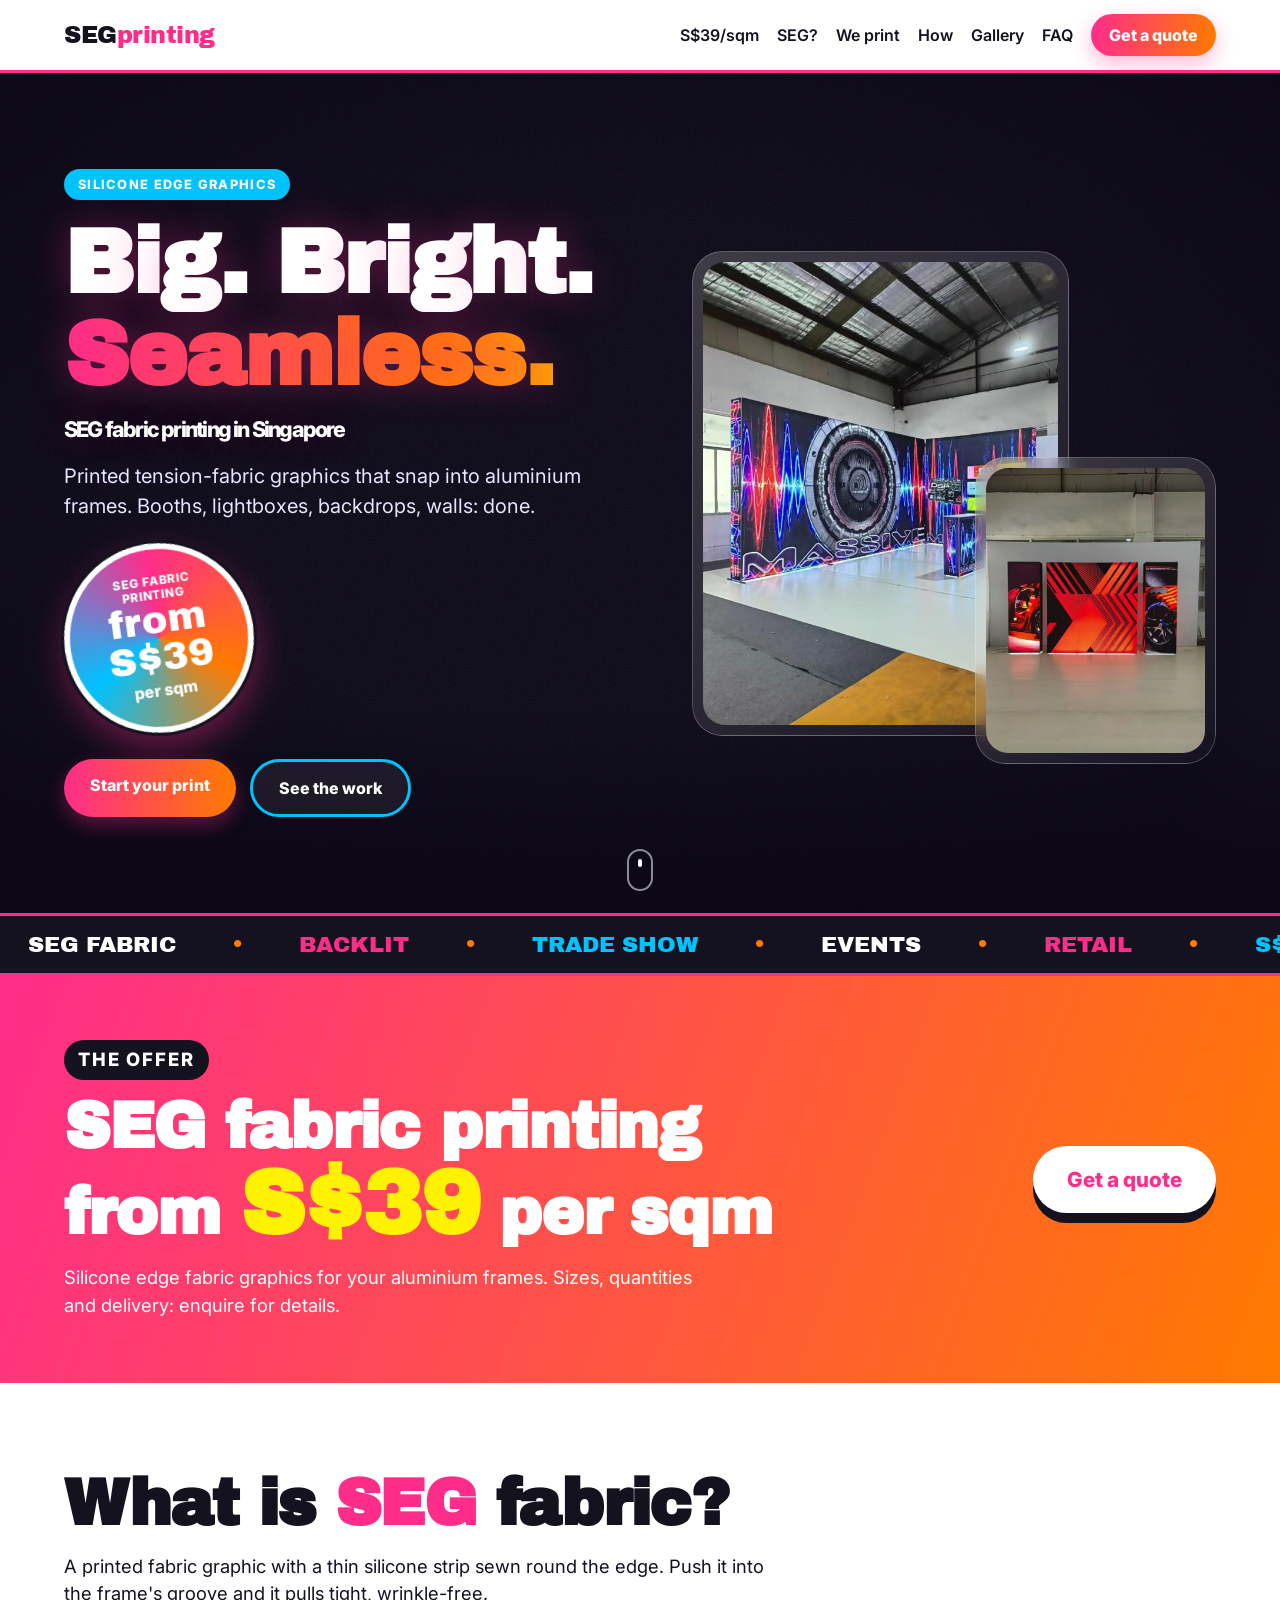
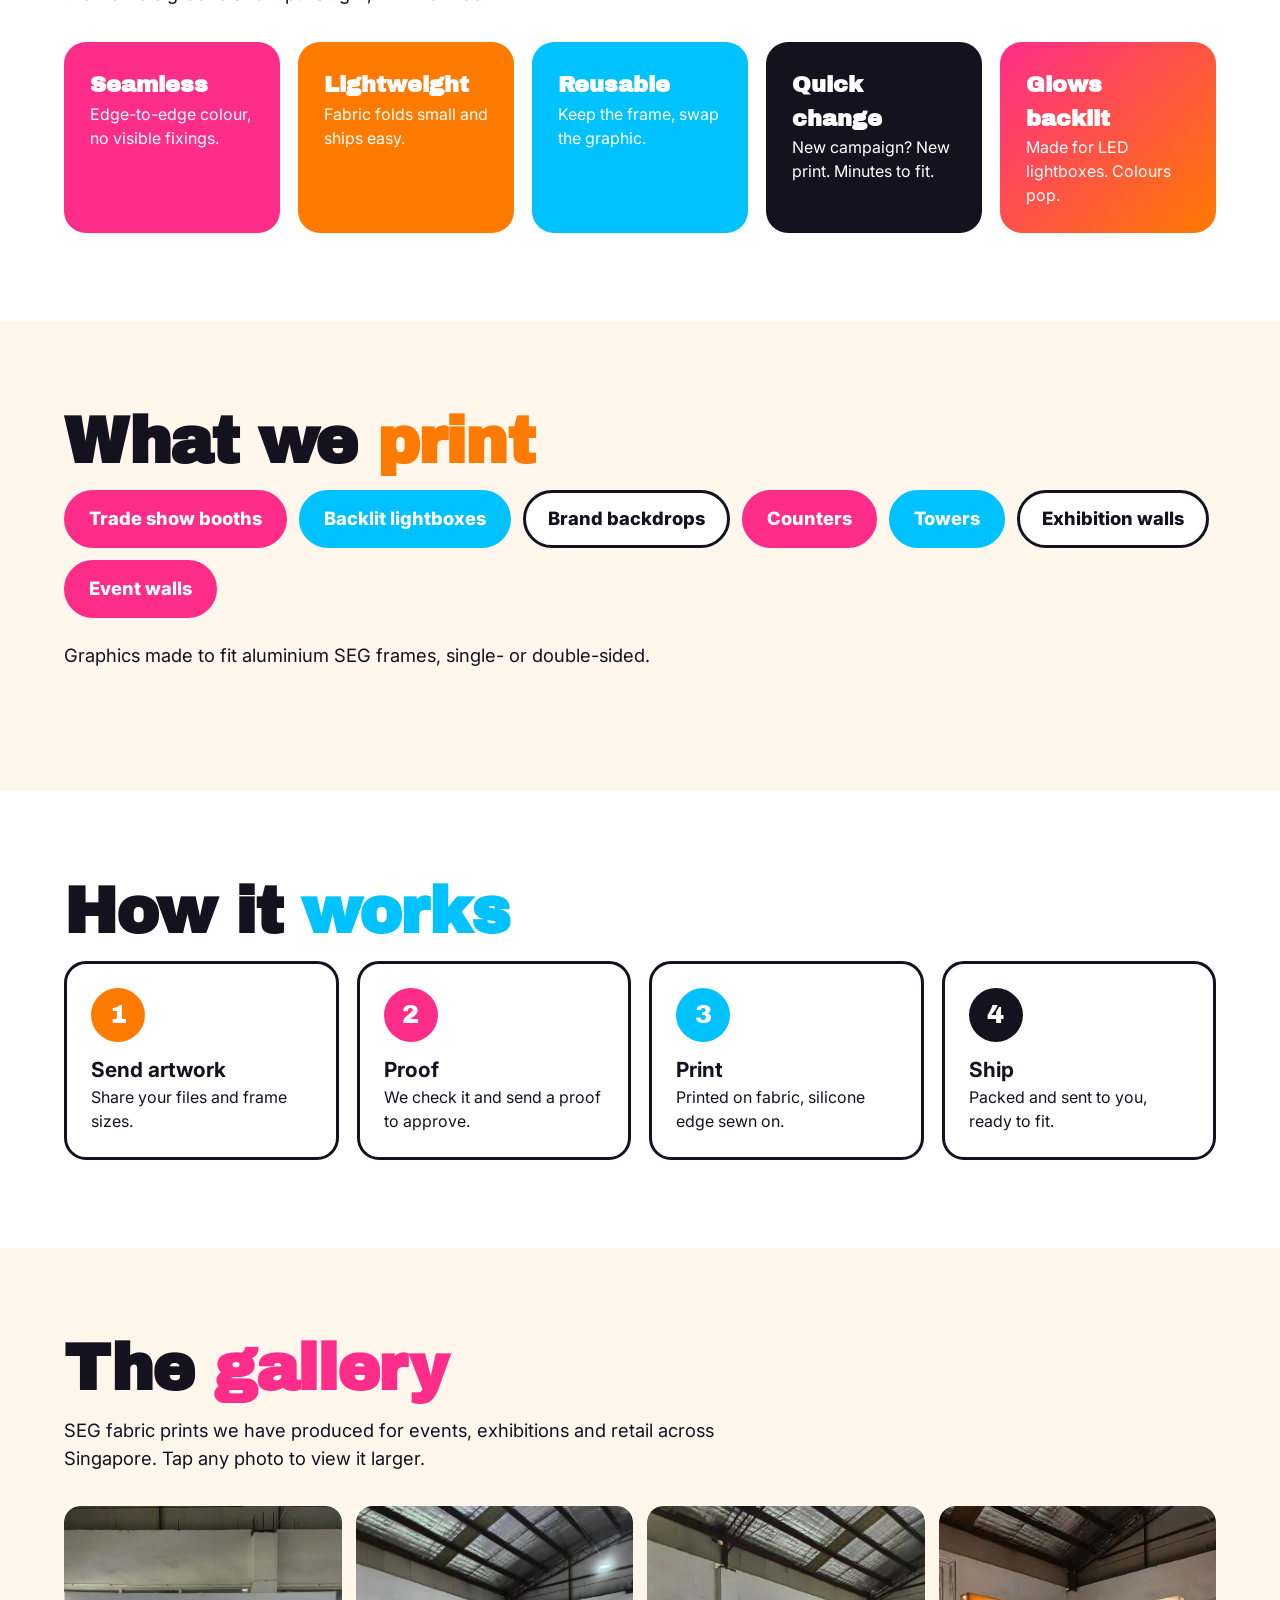
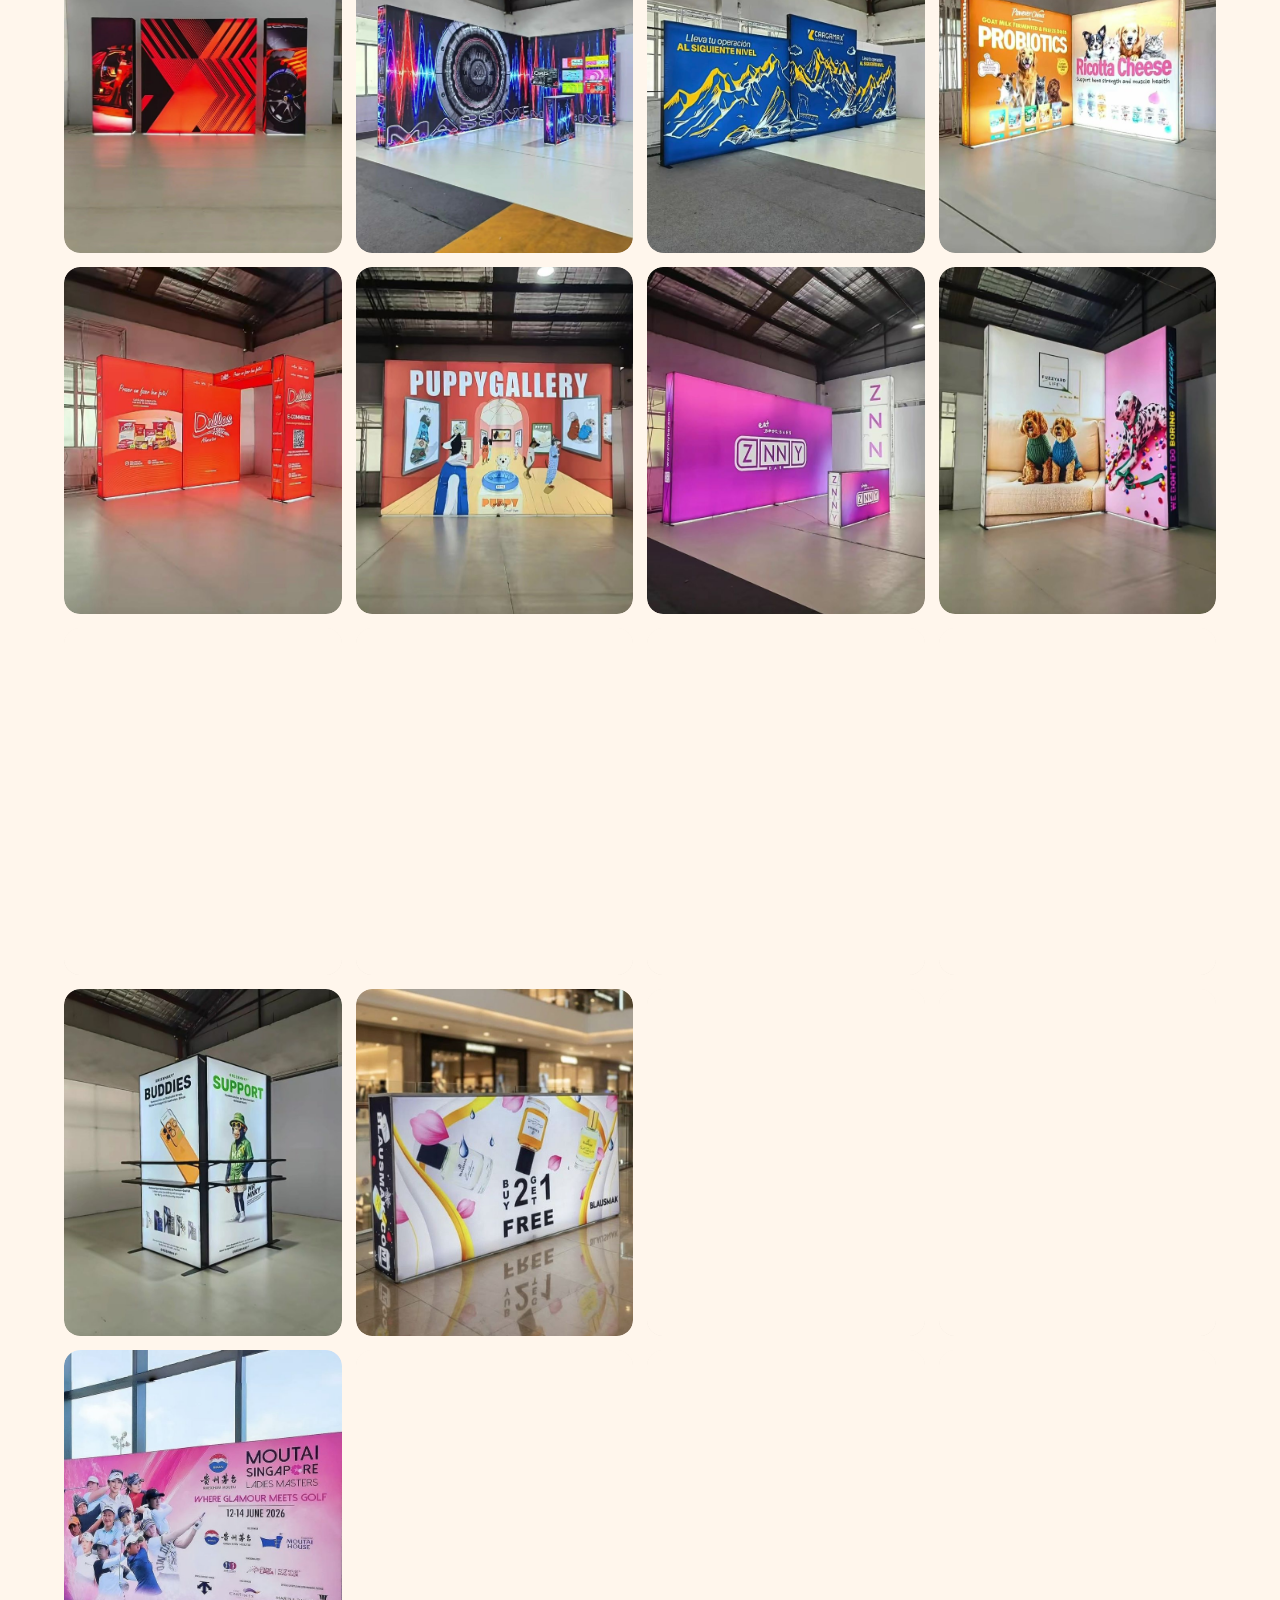
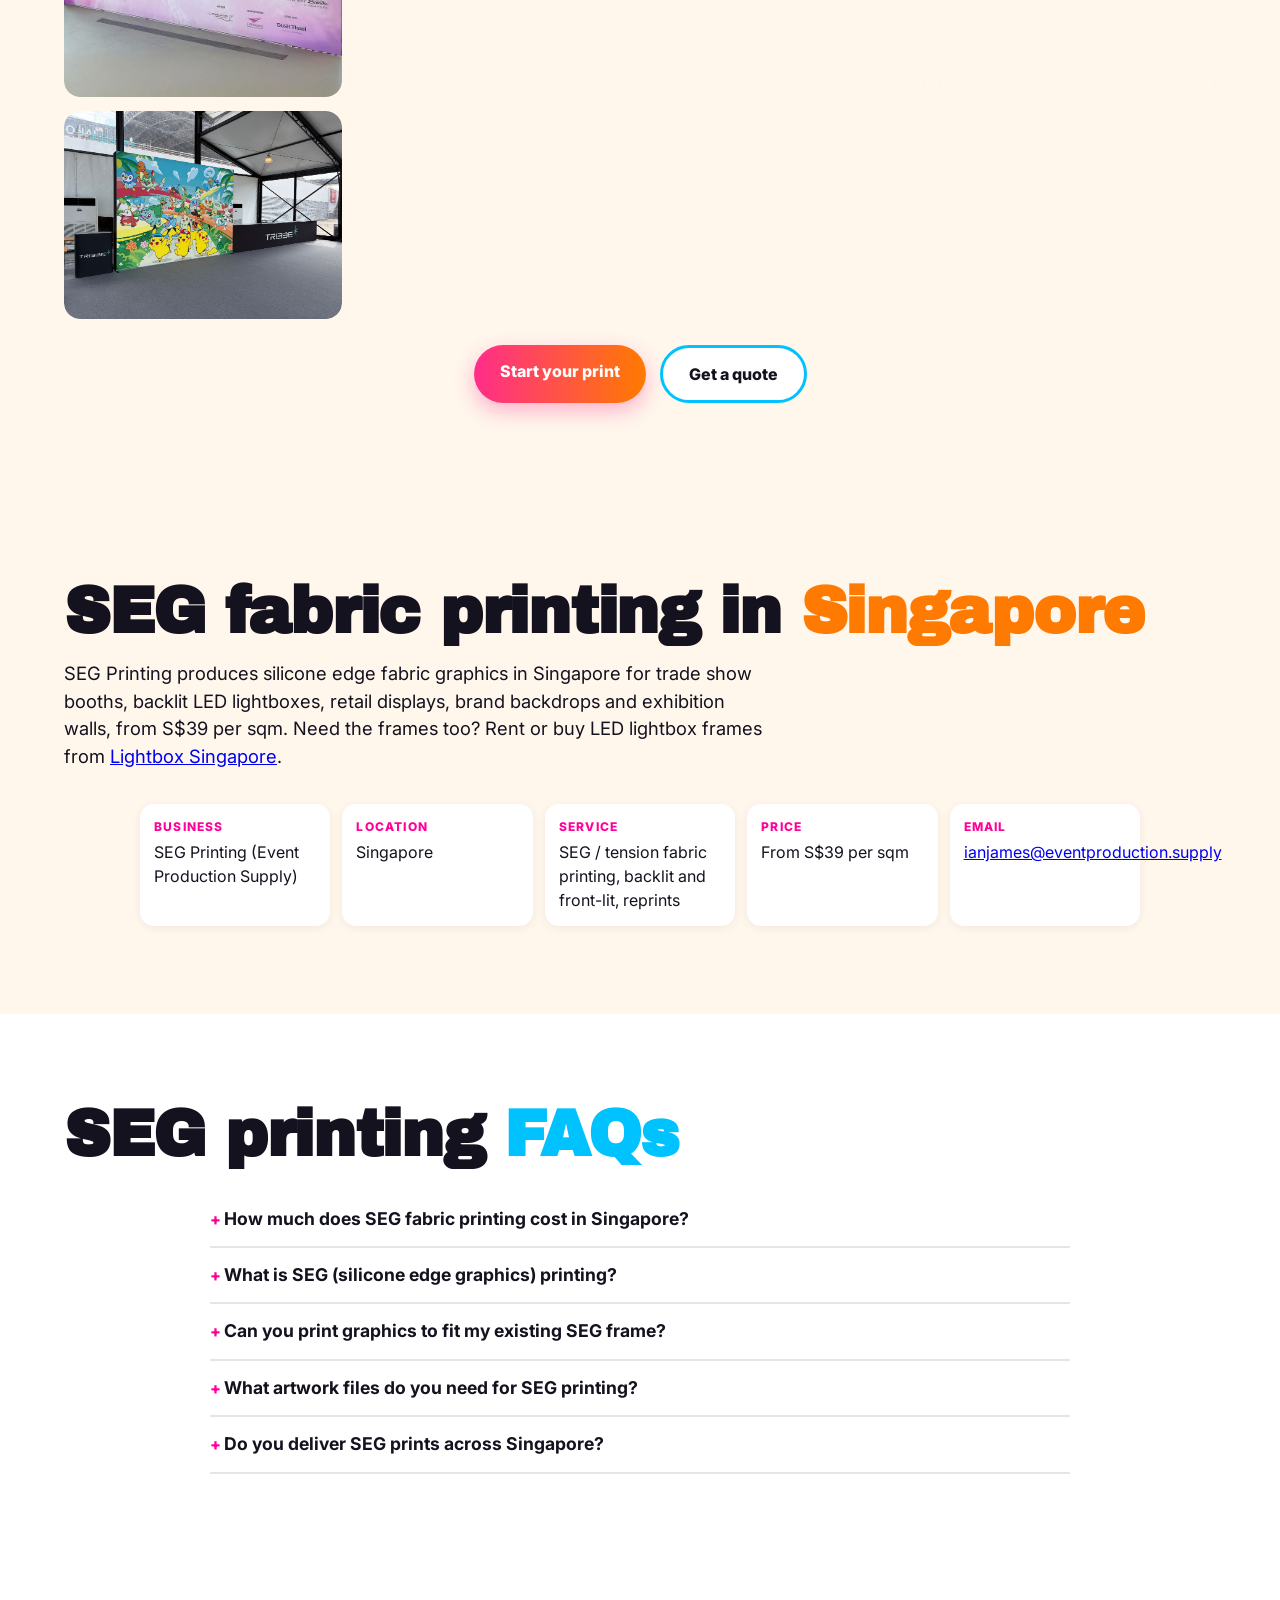
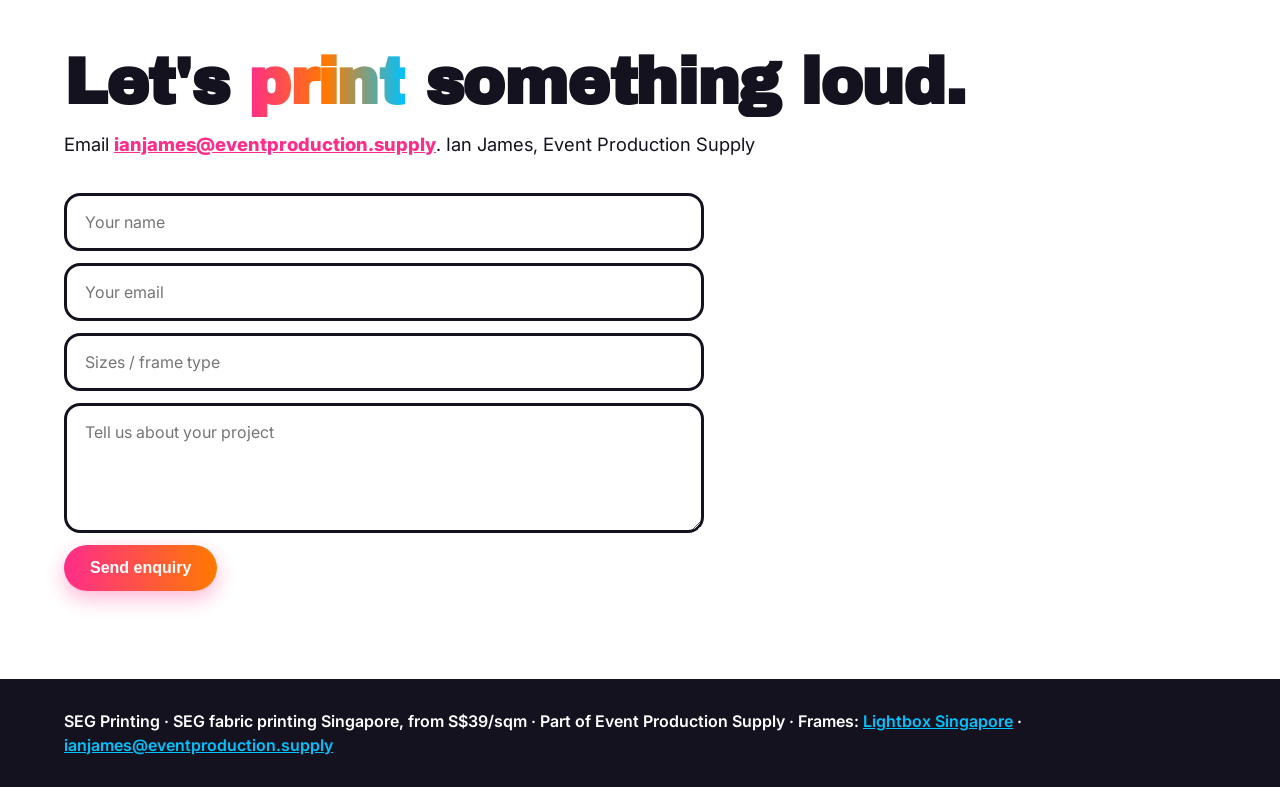
==== commit f4973f55: "Fix remaining structured-data price to 39" ====
--- a/index.html
+++ b/index.html
@@ -9,7 +9,7 @@
 <link rel="icon" href="/favicon.ico" sizes="any"><link rel="icon" type="image/png" sizes="32x32" href="/favicon-32.png"><link rel="apple-touch-icon" href="/apple-touch-icon.png"><link rel="manifest" href="/site.webmanifest"><meta name="theme-color" content="#ff0099">
 <link rel="preload" as="image" href="images/seg_02.jpg" fetchpriority="high">
 <script type="application/ld+json">{"@context": "https://schema.org", "@type": "LocalBusiness", "@id": "https://segprinting.com/#business", "name": "SEG Printing", "alternateName": "SEG Printing Singapore", "parentOrganization": {"@type": "Organization", "name": "Event Production Supply"}, "url": "https://segprinting.com/", "image": "https://segprinting.com/images/og-seg-printing.jpg", "logo": "https://segprinting.com/icon-512.png", "email": "ianjames@eventproduction.supply", "priceRange": "S$39 per sqm", "address": {"@type": "PostalAddress", "addressLocality": "Singapore", "addressCountry": "SG"}, "areaServed": {"@type": "Country", "name": "Singapore"}, "sameAs": ["https://lightboxasia.com/"]}</script>
-<script type="application/ld+json">{"@context": "https://schema.org", "@type": "Service", "name": "SEG fabric printing", "serviceType": "Silicone edge graphics (SEG) fabric printing", "provider": {"@id": "https://segprinting.com/#business"}, "areaServed": {"@type": "Country", "name": "Singapore"}, "offers": {"@type": "Offer", "priceCurrency": "SGD", "price": "39", "priceSpecification": {"@type": "UnitPriceSpecification", "price": "45", "priceCurrency": "SGD", "unitCode": "MTK", "unitText": "per square metre"}, "availability": "https://schema.org/InStock", "url": "https://segprinting.com/"}}</script>
+<script type="application/ld+json">{"@context": "https://schema.org", "@type": "Service", "name": "SEG fabric printing", "serviceType": "Silicone edge graphics (SEG) fabric printing", "provider": {"@id": "https://segprinting.com/#business"}, "areaServed": {"@type": "Country", "name": "Singapore"}, "offers": {"@type": "Offer", "priceCurrency": "SGD", "price": "39", "priceSpecification": {"@type": "UnitPriceSpecification", "price": "39", "priceCurrency": "SGD", "unitCode": "MTK", "unitText": "per square metre"}, "availability": "https://schema.org/InStock", "url": "https://segprinting.com/"}}</script>
 <script type="application/ld+json">{"@context": "https://schema.org", "@type": "WebSite", "name": "SEG Printing", "url": "https://segprinting.com/", "inLanguage": "en-SG"}</script>
 <script type="application/ld+json">{"@context": "https://schema.org", "@type": "FAQPage", "mainEntity": [{"@type": "Question", "name": "How much does SEG fabric printing cost in Singapore?", "acceptedAnswer": {"@type": "Answer", "text": "SEG fabric printing starts from S$39 per square metre. Price is calculated on the printed graphic area, so a 3 × 2.24 m wall graphic is about 6.7 sqm. The silicone edge is sewn on as part of the print. Email us your sizes and quantities for an exact quote including delivery in Singapore."}}, {"@type": "Question", "name": "What is SEG (silicone edge graphics) printing?", "acceptedAnswer": {"@type": "Answer", "text": "SEG printing is dye-sublimation printing on stretch fabric, finished with a thin silicone strip sewn around the edge. The strip pushes into the groove of an aluminium SEG frame so the fabric pulls tight and wrinkle-free. It is used for backlit lightboxes, trade show booths, backdrops, counters and exhibition walls."}}, {"@type": "Question", "name": "Can you print graphics to fit my existing SEG frame?", "acceptedAnswer": {"@type": "Answer", "text": "Yes. Send us the graphic size or the frame's outer size and profile, and we print replacement fabric to fit. Reprints are a low-cost way to refresh a lightbox or booth for a new campaign while keeping the same aluminium frames. Both backlit and front-lit (non-lit) fabric options are available."}}, {"@type": "Question", "name": "What artwork files do you need for SEG printing?", "acceptedAnswer": {"@type": "Answer", "text": "Supply print-ready PDF, TIFF or high-resolution JPG at full size or to scale, in CMYK, with around 100–150 dpi at full size and bleed as advised for your frame. Keep text and logos away from the silicone edge. We check every file and send a proof for approval before printing."}}, {"@type": "Question", "name": "Do you deliver SEG prints across Singapore?", "acceptedAnswer": {"@type": "Answer", "text": "Yes. Printed SEG fabric graphics are folded or rolled, packed and delivered anywhere in Singapore, ready to push into your frames. Tell us your event date when you enquire so we can plan production and delivery in time for your exhibition or install."}}]}</script>
 <link rel="preconnect" href="https://fonts.googleapis.com"><link href="https://fonts.googleapis.com/css2?family=Archivo+Black&family=Inter:wght@400;600;800&display=swap" rel="stylesheet">
